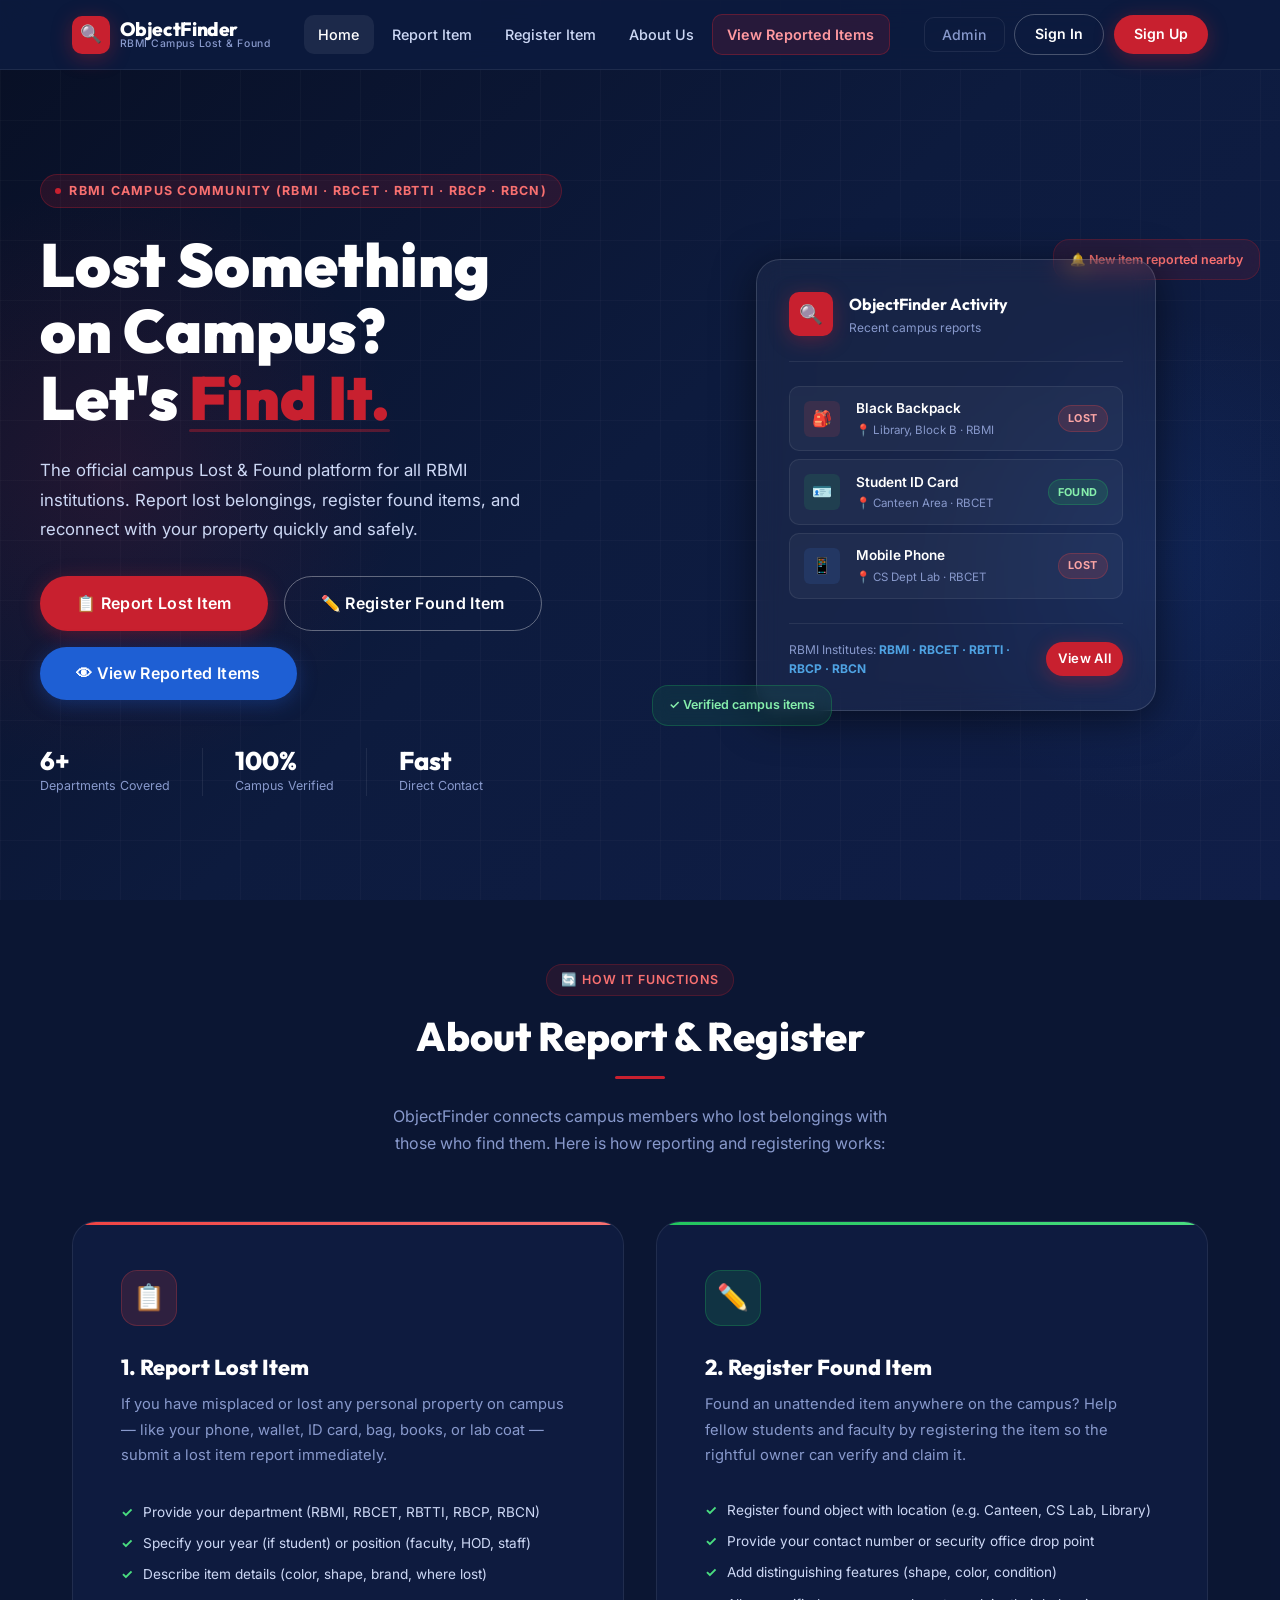
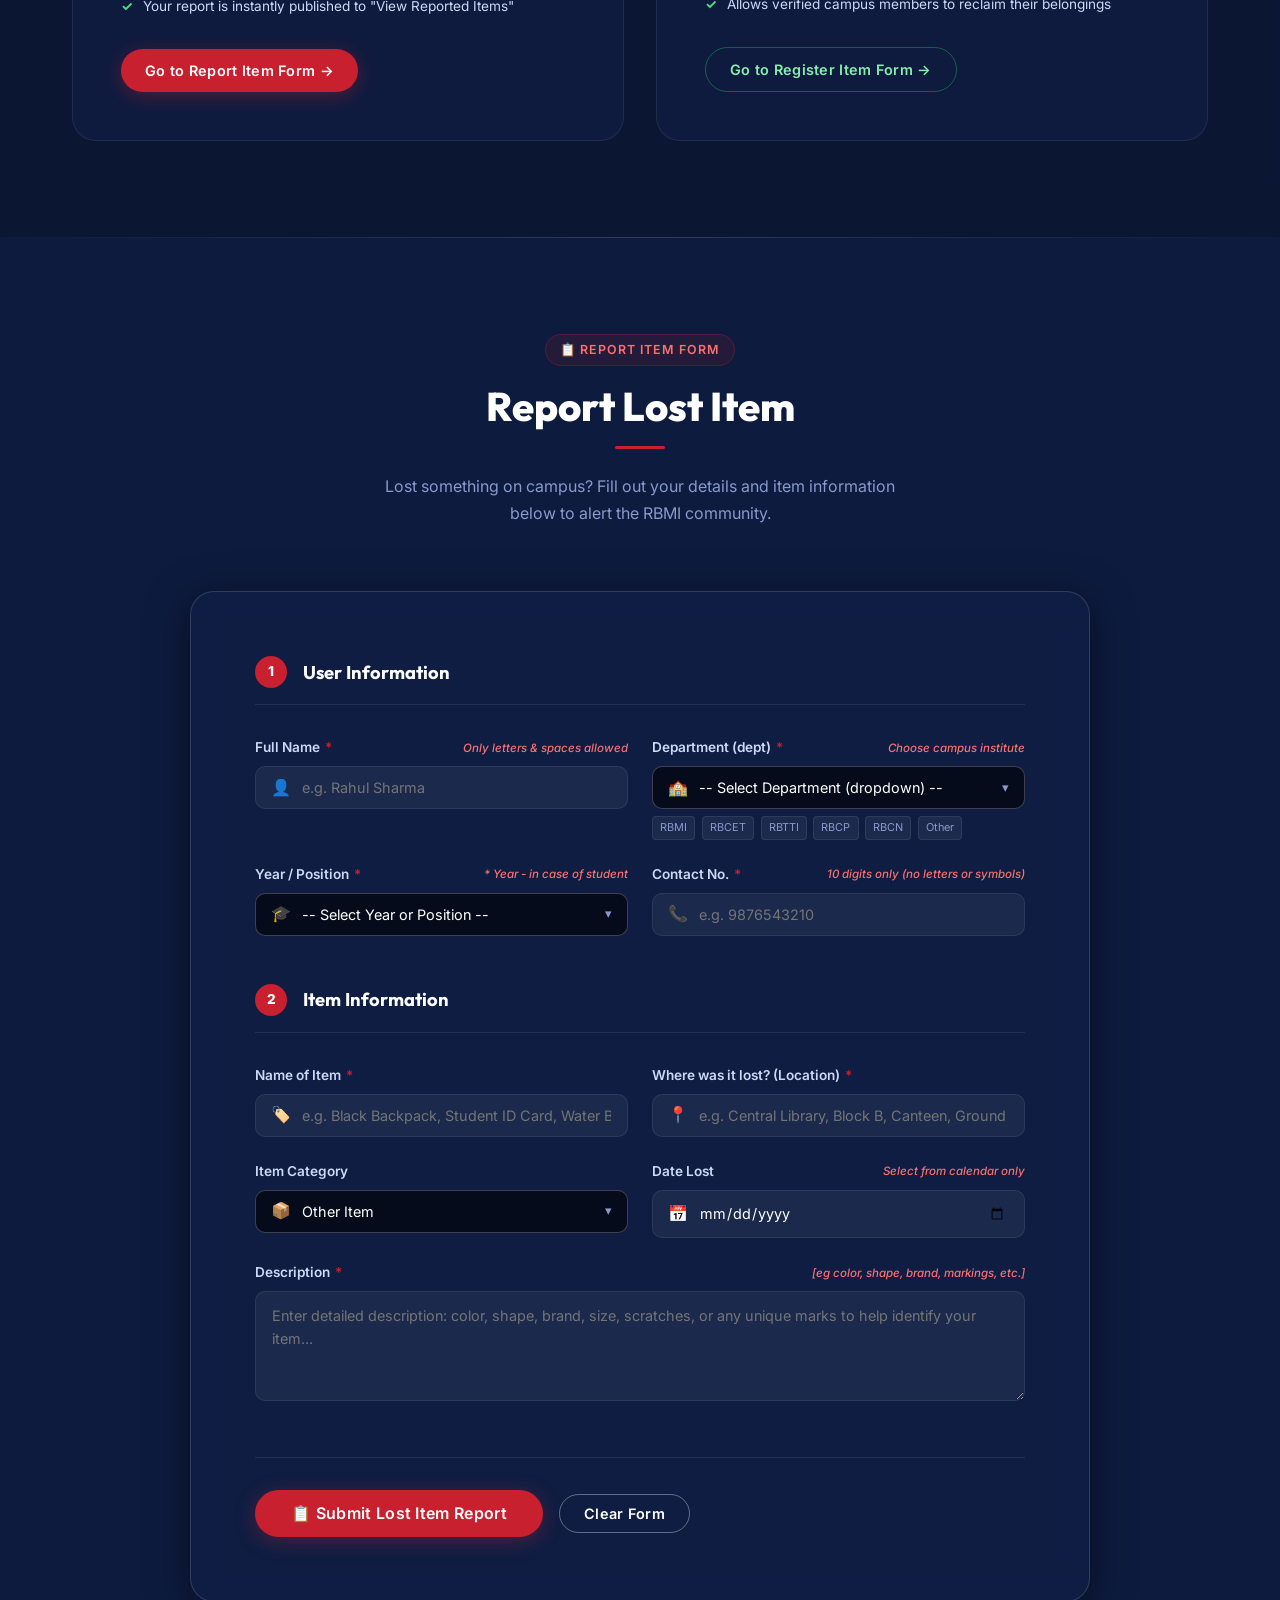
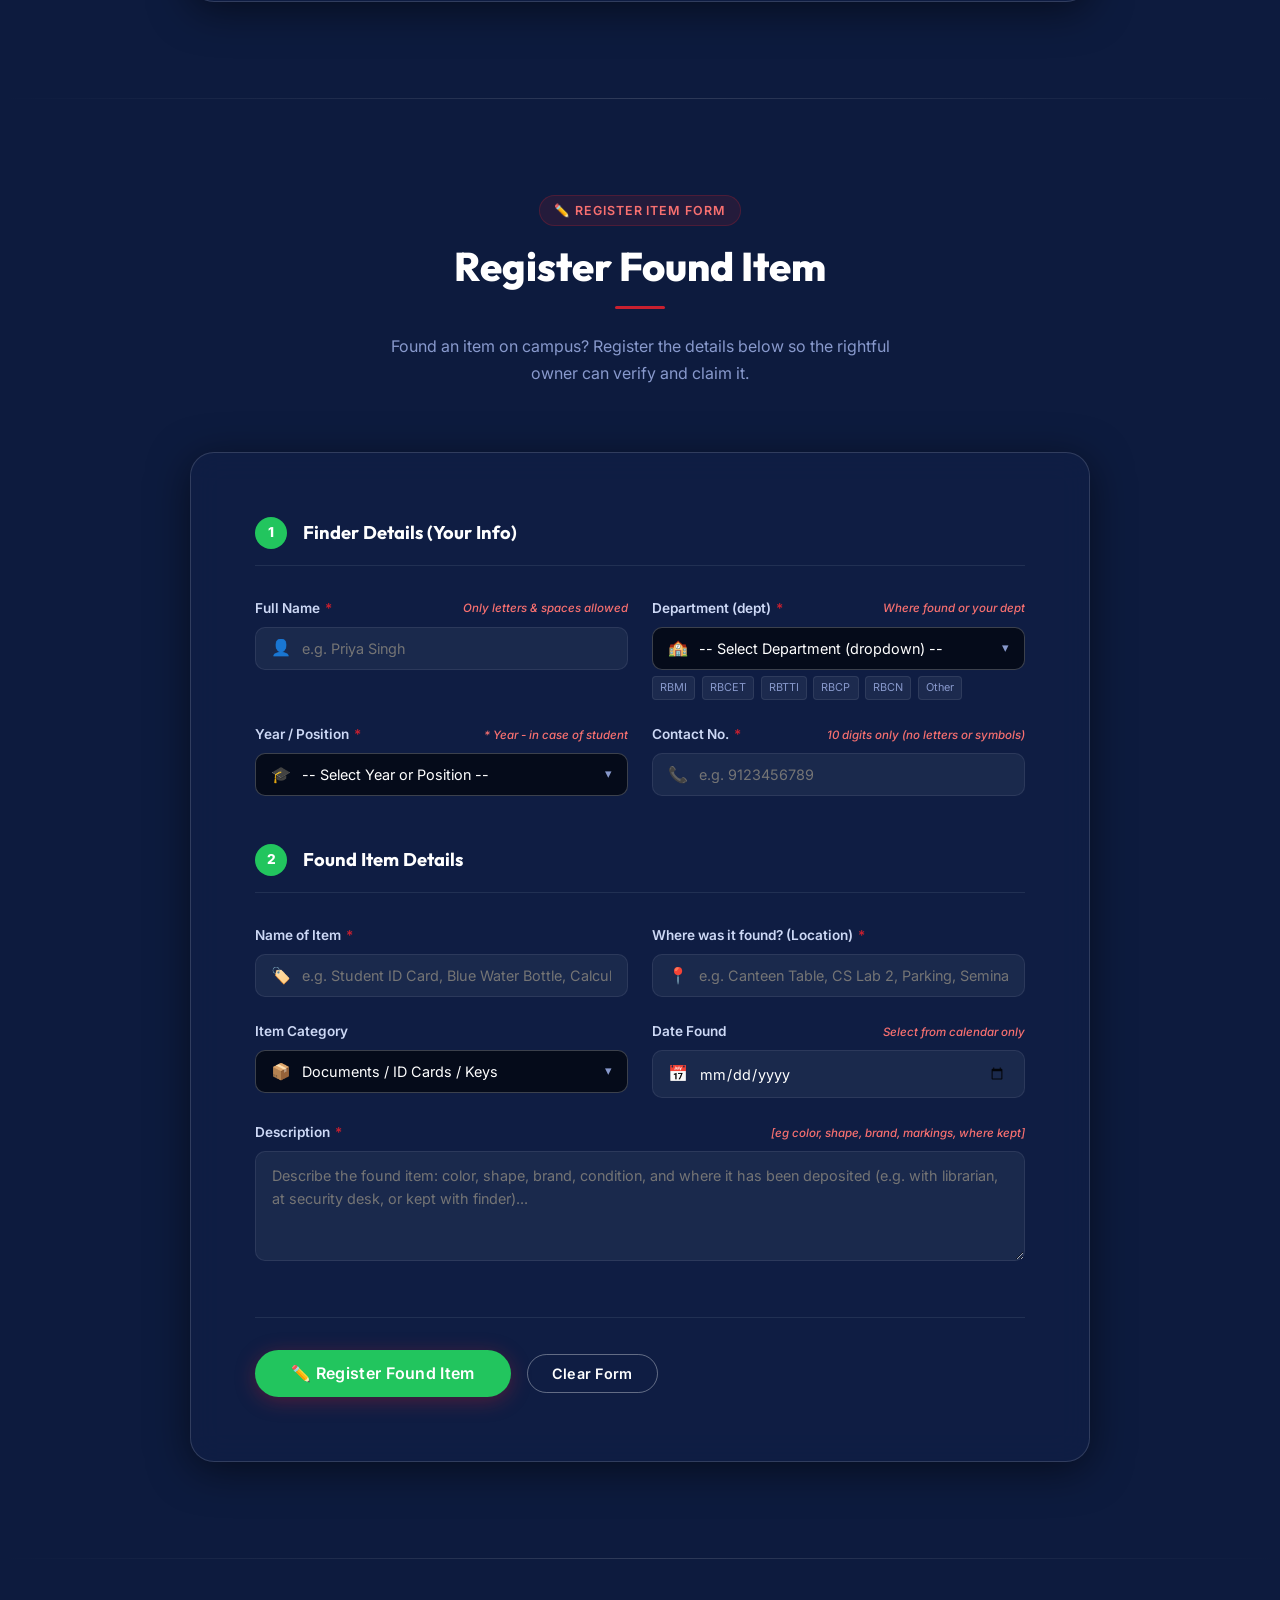
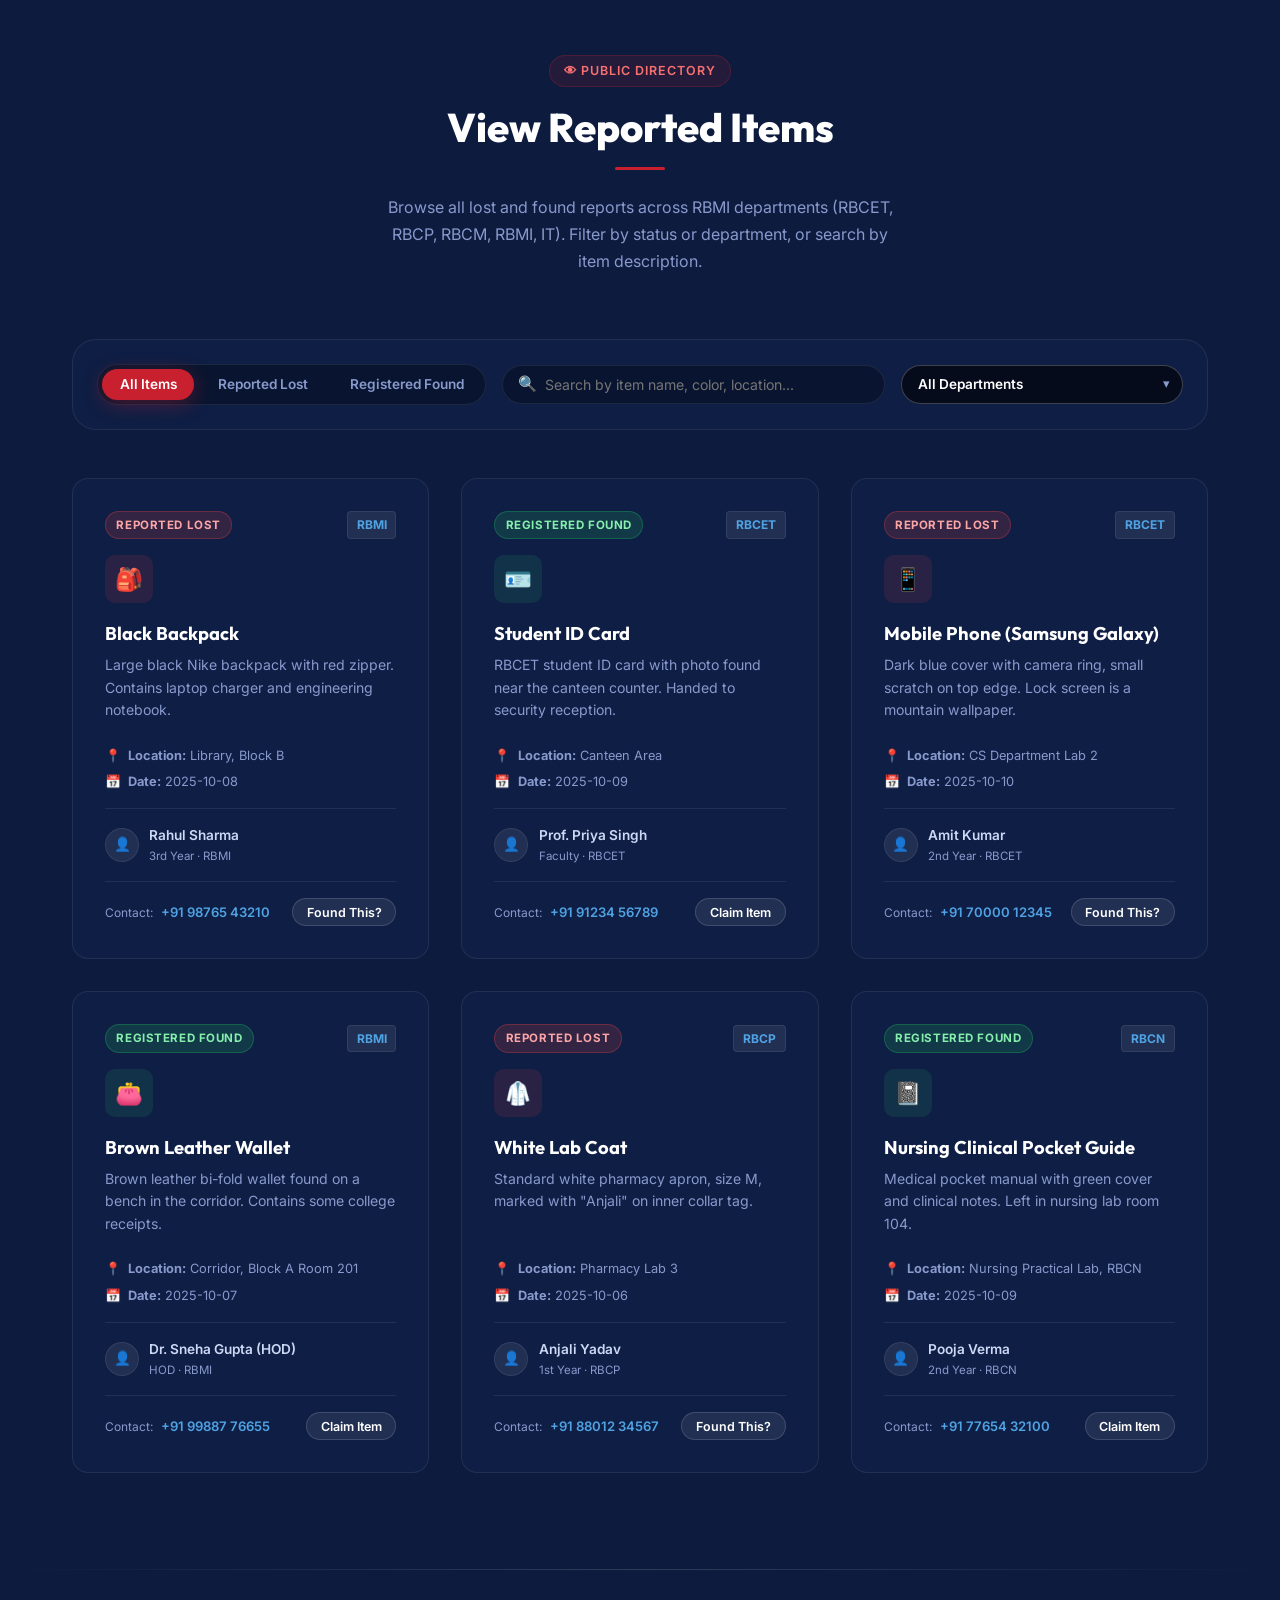
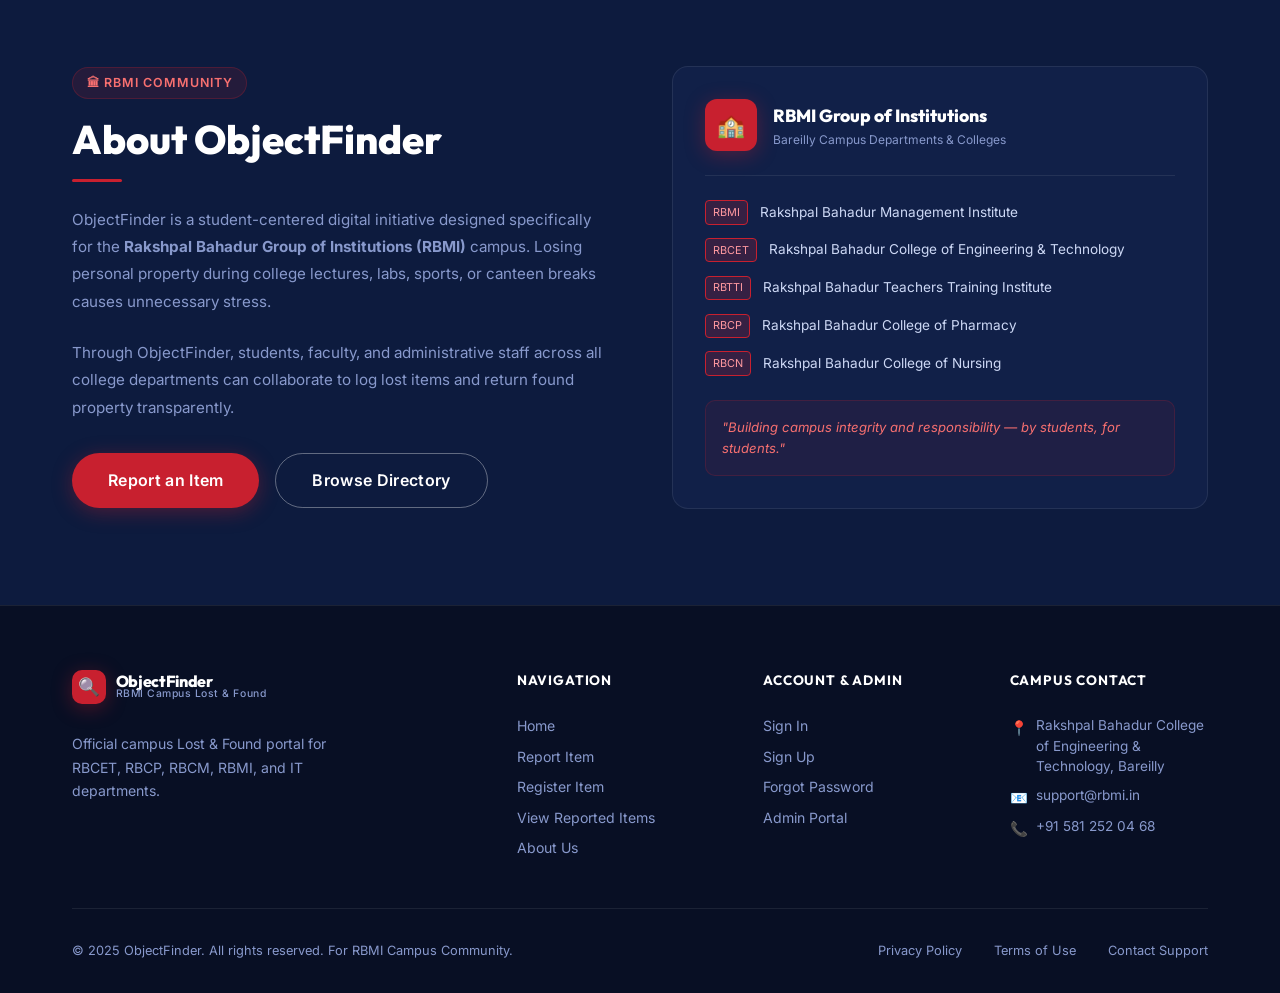
==== ObjectFinder_Member1/index.html @ cd64a3ab "first commit" ====
<!DOCTYPE html>
<html lang="en">
<head>
  <meta charset="UTF-8" />
  <meta name="viewport" content="width=device-width, initial-scale=1.0" />
  <meta name="description" content="ObjectFinder — Official Lost &amp; Found portal for RBMI campus community (RBCET, RBCP, RBCM, RBMI, IT). Report lost items, register found belongings, and view reported items." />
  <title>ObjectFinder — RBMI Campus Lost &amp; Found</title>
  <link rel="preconnect" href="https://fonts.googleapis.com" />
  <link rel="preconnect" href="https://fonts.gstatic.com" crossorigin />
  <link rel="stylesheet" href="assets/css/style.css" />
  <link rel="stylesheet" href="assets/css/finder.css" />
</head>
<body>

<!-- ═══════════════════════════════════════════
     NAVIGATION (As per Page 2 sketch: if (user))
     Logo | Home | Report item | Register item | About us | View Reported items
════════════════════════════════════════════ -->
<nav class="navbar" id="navbar" role="navigation" aria-label="Main navigation">
  <div class="container nav-inner">
    <!-- Logo -->
    <a href="index.html" class="nav-logo" aria-label="ObjectFinder – Home">
      <div class="nav-logo-icon" aria-hidden="true">🔍</div>
      <div class="nav-logo-text">
        <span class="nav-logo-name">ObjectFinder</span>
        <span class="nav-logo-tagline">RBMI Campus Lost &amp; Found</span>
      </div>
    </a>

    <!-- Desktop links (Exact tabs as per sketch) -->
    <div class="nav-links" role="menubar">
      <a href="#home" class="nav-link active" role="menuitem">Home</a>
      <a href="#report-item" class="nav-link" role="menuitem">Report Item</a>
      <a href="#register-item" class="nav-link" role="menuitem">Register Item</a>
      <a href="#about" class="nav-link" role="menuitem">About Us</a>
      <a href="#view-reported-items" class="nav-link nav-link-highlight" role="menuitem" title="Show all reported items in proper way">View Reported Items</a>
    </div>

    <!-- Desktop actions: Admin (from top of sketch) + Auth -->
    <div class="nav-actions">
      <button type="button" class="nav-btn-admin" id="nav-admin-btn" aria-label="Open admin database portal" title="Admin Portal (Database verification)">Admin</button>
      <a href="signin.html" class="nav-btn-signin" id="nav-signin-btn">Sign In</a>
      <a href="signup.html" class="nav-btn-signup" id="nav-signup-btn">Sign Up</a>
    </div>

    <!-- Mobile Hamburger -->
    <button class="nav-hamburger" id="nav-hamburger" aria-label="Toggle navigation menu" aria-expanded="false">
      <span></span>
      <span></span>
      <span></span>
    </button>
  </div>
</nav>

<!-- Mobile nav drawer -->
<div class="nav-mobile" id="nav-mobile" role="navigation" aria-label="Mobile navigation">
  <a href="#home" class="nav-link">Home</a>
  <a href="#report-item" class="nav-link">Report Item</a>
  <a href="#register-item" class="nav-link">Register Item</a>
  <a href="#about" class="nav-link">About Us</a>
  <a href="#view-reported-items" class="nav-link nav-link-highlight">View Reported Items</a>
  <div class="nav-mobile-divider"></div>
  <div class="nav-mobile-actions">
    <button type="button" class="btn btn-secondary" id="mobile-admin-btn" style="flex:1; border-radius:8px;">Admin</button>
    <a href="signin.html" class="btn btn-secondary" style="flex:1; border-radius:8px;">Sign In</a>
    <a href="signup.html" class="btn btn-primary" style="flex:1; border-radius:8px;">Sign Up</a>
  </div>
</div>

<!-- Toast notification container -->
<div class="toast-container" id="toast-container" aria-live="polite"></div>

<!-- ═══════════════════════════════════════════
     ADMIN DATABASE VERIFICATION MODAL
     (As per top of sketch: Admin name, Admin email, Admin code, [Enter] verify from database)
════════════════════════════════════════════ -->
<div class="admin-modal-backdrop" id="admin-modal-backdrop" role="dialog" aria-modal="true" aria-labelledby="admin-modal-title">
  <div class="admin-modal-box">
    <div class="admin-modal-header">
      <div class="admin-modal-title" id="admin-modal-title">
        <span>🔐</span> Admin Portal
      </div>
      <button type="button" class="admin-modal-close" id="admin-modal-close" aria-label="Close modal">✕</button>
    </div>

    <div class="admin-db-verify-box">
      <span>ℹ️</span>
      <div>
        <strong>Database Verification:</strong> Enter your admin credentials below. The portal verifies your name, email, and admin code against the system database.
      </div>
    </div>

    <form id="admin-login-form" novalidate>
      <div class="form-grid-full">
        <label for="admin-name" class="field-label">
          <span>Admin Name <span class="required">*</span></span>
          <span class="field-subnote">Only letters &amp; spaces allowed</span>
        </label>
        <div class="input-box">
          <span class="input-box-icon" aria-hidden="true">👤</span>
          <input type="text" id="admin-name" class="field-ctrl" placeholder="e.g. Dr. Rajesh Sharma" maxlength="60" required />
        </div>
        <span class="input-hint-msg" id="hint-admin-name"></span>
      </div>

      <div class="form-grid-full">
        <label for="admin-email" class="field-label">Admin Email <span class="required">*</span></label>
        <div class="input-box">
          <span class="input-box-icon" aria-hidden="true">✉️</span>
          <input type="email" id="admin-email" class="field-ctrl" placeholder="e.g. admin@rbmi.in" required />
        </div>
      </div>

      <div class="form-grid-full">
        <label for="admin-code" class="field-label">Admin Code <span class="required">*</span></label>
        <div class="input-box">
          <span class="input-box-icon" aria-hidden="true">🔑</span>
          <input type="password" id="admin-code" class="field-ctrl" placeholder="Enter secure admin code" required />
        </div>
      </div>

      <div class="admin-db-status" id="admin-db-status" role="status" aria-live="polite"></div>

      <div style="margin-top: var(--space-xl); display: flex; gap: var(--space-md);">
        <button type="submit" class="btn btn-primary" id="admin-submit-btn" style="flex:1;">
          Enter (Verify Database)
        </button>
        <button type="button" class="btn btn-secondary" onclick="document.getElementById('admin-modal-close').click();">
          Cancel
        </button>
      </div>
    </form>
  </div>
</div>

<main>

<!-- ═══════════════════════════════════════════
     SECTION 1: HOME
     (Hero Banner + "About report & register" as sketched)
════════════════════════════════════════════ -->
<section class="hero" id="home" aria-label="Hero">
  <div class="hero-bg" aria-hidden="true"></div>
  <div class="hero-bg-grid" aria-hidden="true"></div>
  <div class="hero-bg-glow-left" aria-hidden="true"></div>
  <div class="hero-bg-glow-right" aria-hidden="true"></div>

  <div class="container hero-content">
    <div class="hero-text">
      <div class="hero-badge" aria-label="RBMI Campus Community">
        <span class="hero-badge-dot" aria-hidden="true"></span>
        RBMI Campus Community (RBMI · RBCET · RBTTI · RBCP · RBCN)
      </div>

      <h1 class="hero-title">
        Lost Something<br>on Campus?<br>
        Let's <span class="highlight">Find It.</span>
      </h1>

      <p class="hero-desc">
        The official campus Lost &amp; Found platform for all RBMI institutions.
        Report lost belongings, register found items, and reconnect with your property quickly and safely.
      </p>

      <div class="hero-cta">
        <a href="#report-item" class="btn btn-primary btn-lg" id="hero-report-btn">
          📋 Report Lost Item
        </a>
        <a href="#register-item" class="btn btn-secondary btn-lg" id="hero-register-btn">
          ✏️ Register Found Item
        </a>
        <a href="#view-reported-items" class="btn btn-blue btn-lg">
          👁 View Reported Items
        </a>
      </div>

      <div class="hero-stats" aria-label="Platform statistics">
        <div class="hero-stat-item">
          <span class="hero-stat-number">6+</span>
          <span class="hero-stat-label">Departments Covered</span>
        </div>
        <div class="hero-stat-divider" aria-hidden="true"></div>
        <div class="hero-stat-item">
          <span class="hero-stat-number">100%</span>
          <span class="hero-stat-label">Campus Verified</span>
        </div>
        <div class="hero-stat-divider" aria-hidden="true"></div>
        <div class="hero-stat-item">
          <span class="hero-stat-number">Fast</span>
          <span class="hero-stat-label">Direct Contact</span>
        </div>
      </div>
    </div>

    <!-- Right Hero Visual Card -->
    <div class="hero-visual" aria-hidden="true">
      <div class="hero-float hero-float-1">🔔 New item reported nearby</div>

      <div class="hero-card-main">
        <div class="hero-card-header">
          <div class="hero-card-logo">🔍</div>
          <div>
            <div class="hero-card-title">ObjectFinder Activity</div>
            <div class="hero-card-sub">Recent campus reports</div>
          </div>
        </div>

        <div class="hero-card-items">
          <div class="hero-item-row">
            <div class="hero-item-icon card-icon-red" style="background:rgba(239,68,68,0.12); color:#fca5a5;">🎒</div>
            <div class="hero-item-info">
              <div class="hero-item-name">Black Backpack</div>
              <div class="hero-item-loc">📍 Library, Block B · RBMI</div>
            </div>
            <span class="hero-item-badge badge-lost">Lost</span>
          </div>

          <div class="hero-item-row">
            <div class="hero-item-icon card-icon-green" style="background:rgba(34,197,94,0.12); color:#86efac;">🪪</div>
            <div class="hero-item-info">
              <div class="hero-item-name">Student ID Card</div>
              <div class="hero-item-loc">📍 Canteen Area · RBCET</div>
            </div>
            <span class="hero-item-badge badge-found">Found</span>
          </div>

          <div class="hero-item-row">
            <div class="hero-item-icon card-icon-blue" style="background:rgba(59,130,246,0.12); color:#93c5fd;">📱</div>
            <div class="hero-item-info">
              <div class="hero-item-name">Mobile Phone</div>
              <div class="hero-item-loc">📍 CS Dept Lab · RBCET</div>
            </div>
            <span class="hero-item-badge badge-lost">Lost</span>
          </div>
        </div>

        <div class="hero-card-footer">
          <span class="hero-card-note">RBMI Institutes: <strong>RBMI · RBCET · RBTTI · RBCP · RBCN</strong></span>
          <a href="#view-reported-items" class="btn btn-primary btn-sm">View All</a>
        </div>
      </div>

      <div class="hero-float hero-float-2">✓ Verified campus items</div>
    </div>
  </div>
</section>

<!-- ═══════════════════════════════════════════
     HOME: ABOUT REPORT & REGISTER SECTION
     (Directly drawn in the sketch box: "About report & register")
════════════════════════════════════════════ -->
<section class="section" id="about-report-register" aria-labelledby="arr-title" style="padding-top: var(--space-3xl); background: rgba(8,15,36,0.4);">
  <div class="container">
    <header class="section-header">
      <div class="section-label" aria-hidden="true">🔄 How It Functions</div>
      <h2 class="section-title" id="arr-title">About Report &amp; Register</h2>
      <div class="section-underline" aria-hidden="true"></div>
      <p class="section-sub">
        ObjectFinder connects campus members who lost belongings with those who find them.
        Here is how reporting and registering works:
      </p>
    </header>

    <div class="report-register-overview">
      <!-- Card 1: About Report Item -->
      <article class="rr-card rr-card-lost">
        <div class="rr-icon rr-icon-lost" aria-hidden="true">📋</div>
        <h3 class="rr-title">1. Report Lost Item</h3>
        <p class="rr-desc">
          If you have misplaced or lost any personal property on campus — like your phone, wallet, ID card, bag, books, or lab coat — submit a lost item report immediately.
        </p>
        <div class="rr-points">
          <div class="rr-point">
            <span class="rr-point-icon">✓</span>
            <span>Provide your department (RBMI, RBCET, RBTTI, RBCP, RBCN)</span>
          </div>
          <div class="rr-point">
            <span class="rr-point-icon">✓</span>
            <span>Specify your year (if student) or position (faculty, HOD, staff)</span>
          </div>
          <div class="rr-point">
            <span class="rr-point-icon">✓</span>
            <span>Describe item details (color, shape, brand, where lost)</span>
          </div>
          <div class="rr-point">
            <span class="rr-point-icon">✓</span>
            <span>Your report is instantly published to "View Reported Items"</span>
          </div>
        </div>
        <a href="#report-item" class="btn btn-primary" style="align-self:flex-start;">
          Go to Report Item Form →
        </a>
      </article>

      <!-- Card 2: About Register Item -->
      <article class="rr-card rr-card-found">
        <div class="rr-icon rr-icon-found" aria-hidden="true">✏️</div>
        <h3 class="rr-title">2. Register Found Item</h3>
        <p class="rr-desc">
          Found an unattended item anywhere on the campus? Help fellow students and faculty by registering the item so the rightful owner can verify and claim it.
        </p>
        <div class="rr-points">
          <div class="rr-point">
            <span class="rr-point-icon">✓</span>
            <span>Register found object with location (e.g. Canteen, CS Lab, Library)</span>
          </div>
          <div class="rr-point">
            <span class="rr-point-icon">✓</span>
            <span>Provide your contact number or security office drop point</span>
          </div>
          <div class="rr-point">
            <span class="rr-point-icon">✓</span>
            <span>Add distinguishing features (shape, color, condition)</span>
          </div>
          <div class="rr-point">
            <span class="rr-point-icon">✓</span>
            <span>Allows verified campus members to reclaim their belongings</span>
          </div>
        </div>
        <a href="#register-item" class="btn btn-secondary" style="align-self:flex-start; border-color:rgba(34,197,94,0.4); color:#86efac;">
          Go to Register Item Form →
        </a>
      </article>
    </div>
  </div>
</section>

<div class="section-divider"></div>

<!-- ═══════════════════════════════════════════
     SECTION 2: REPORT ITEM
     (Exact fields as sketched:
      user info: dept [dropdown: RBCET, RBCP, RBCM, RBMI, IT, Other],
      year/position [faculty, hod, etc], contact no.
      * year - in case of student
      Item info: name of items, description [eg color, shape, etc.])
════════════════════════════════════════════ -->
<section class="section" id="report-item" aria-labelledby="report-section-title">
  <div class="container">
    <header class="section-header">
      <div class="section-label" aria-hidden="true">📋 Report Item Form</div>
      <h2 class="section-title" id="report-section-title">Report Lost Item</h2>
      <div class="section-underline" aria-hidden="true"></div>
      <p class="section-sub">
        Lost something on campus? Fill out your details and item information below to alert the RBMI community.
      </p>
    </header>

    <div class="finder-form-card">
      <form id="report-lost-form" novalidate aria-label="Report Lost Item Form">

        <!-- ── USER INFO (As specified in sketch) ── -->
        <div class="form-section-banner">
          <div class="form-section-badge">1</div>
          <h3 class="form-section-heading">User Information</h3>
        </div>

        <div class="form-grid-2">
          <!-- Full Name -->
          <div>
            <label for="r-name" class="field-label">
              <span>Full Name <span class="required">*</span></span>
              <span class="field-subnote">Only letters &amp; spaces allowed</span>
            </label>
            <div class="input-box">
              <span class="input-box-icon" aria-hidden="true">👤</span>
              <input type="text" id="r-name" class="field-ctrl" placeholder="e.g. Rahul Sharma" autocomplete="name" maxlength="50" required />
            </div>
            <span class="input-hint-msg" id="hint-r-name"></span>
          </div>

          <!-- Department dropdown — As per sketch list: RBCET, RBCP, RBCM, RBMI, IT, Other -->
          <div>
            <label for="r-dept" class="field-label">
              <span>Department (dept) <span class="required">*</span></span>
              <span class="field-subnote">Choose campus institute</span>
            </label>
            <div class="input-box">
              <span class="input-box-icon" aria-hidden="true">🏫</span>
              <select id="r-dept" class="field-ctrl" required>
                <option value="" disabled selected>-- Select Department (dropdown) --</option>
                <option value="RBMI">RBMI — Rakshpal Bahadur Management Institute</option>
                <option value="RBCET">RBCET — Rakshpal Bahadur College of Engineering &amp; Technology</option>
                <option value="RBTTI">RBTTI — Rakshpal Bahadur Teachers Training Institute</option>
                <option value="RBCP">RBCP — Rakshpal Bahadur College of Pharmacy</option>
                <option value="RBCN">RBCN — Rakshpal Bahadur College of Nursing</option>
                <option value="Other">Other Department</option>
              </select>
              <span class="select-arrow" aria-hidden="true">▾</span>
            </div>
            <div class="dept-tags-preview">
              <span class="dept-tag">RBMI</span>
              <span class="dept-tag">RBCET</span>
              <span class="dept-tag">RBTTI</span>
              <span class="dept-tag">RBCP</span>
              <span class="dept-tag">RBCN</span>
              <span class="dept-tag">Other</span>
            </div>
          </div>
        </div>

        <div class="form-grid-2">
          <!-- Year / Position (faculty, hod, etc.) + * Year - in case of student -->
          <div>
            <label for="r-position" class="field-label">
              <span>Year / Position <span class="required">*</span></span>
              <span class="field-subnote">* Year - in case of student</span>
            </label>
            <div class="input-box">
              <span class="input-box-icon" aria-hidden="true">🎓</span>
              <select id="r-position" class="field-ctrl" required>
                <option value="" disabled selected>-- Select Year or Position --</option>
                <optgroup label="Student (Select Year)">
                  <option value="1st Year">1st Year (Student)</option>
                  <option value="2nd Year">2nd Year (Student)</option>
                  <option value="3rd Year">3rd Year (Student)</option>
                  <option value="4th Year">4th Year (Student)</option>
                </optgroup>
                <optgroup label="Faculty &amp; Staff (Position)">
                  <option value="Faculty">Faculty (Professor / Lecturer)</option>
                  <option value="HOD">HOD (Head of Department)</option>
                  <option value="Lab Assistant">Lab Assistant</option>
                  <option value="Staff">Non-Teaching Staff</option>
                  <option value="Other">Other Position</option>
                </optgroup>
              </select>
              <span class="select-arrow" aria-hidden="true">▾</span>
            </div>
          </div>

          <!-- Contact No. (As in sketch) -->
          <div>
            <label for="r-contact" class="field-label">
              <span>Contact No. <span class="required">*</span></span>
              <span class="field-subnote">10 digits only (no letters or symbols)</span>
            </label>
            <div class="input-box">
              <span class="input-box-icon" aria-hidden="true">📞</span>
              <input type="tel" id="r-contact" class="field-ctrl" placeholder="e.g. 9876543210" autocomplete="tel" inputmode="numeric" maxlength="10" required />
            </div>
            <span class="input-hint-msg" id="hint-r-contact"></span>
          </div>
        </div>

        <!-- ── ITEM INFO (As specified in sketch) ── -->
        <div class="form-section-banner" style="margin-top: var(--space-2xl);">
          <div class="form-section-badge">2</div>
          <h3 class="form-section-heading">Item Information</h3>
        </div>

        <div class="form-grid-2">
          <!-- Name of items -->
          <div>
            <label for="r-item-name" class="field-label">
              <span>Name of Item <span class="required">*</span></span>
            </label>
            <div class="input-box">
              <span class="input-box-icon" aria-hidden="true">🏷️</span>
              <input type="text" id="r-item-name" class="field-ctrl" placeholder="e.g. Black Backpack, Student ID Card, Water Bottle" required />
            </div>
          </div>

          <!-- Where was it lost / Location -->
          <div>
            <label for="r-location" class="field-label">
              <span>Where was it lost? (Location) <span class="required">*</span></span>
            </label>
            <div class="input-box">
              <span class="input-box-icon" aria-hidden="true">📍</span>
              <input type="text" id="r-location" class="field-ctrl" placeholder="e.g. Central Library, Block B, Canteen, Ground" required />
            </div>
          </div>
        </div>

        <div class="form-grid-2">
          <!-- Category -->
          <div>
            <label for="r-category" class="field-label">
              <span>Item Category</span>
            </label>
            <div class="input-box">
              <span class="input-box-icon" aria-hidden="true">📦</span>
              <select id="r-category" class="field-ctrl">
                <option value="Electronics">Electronics (Mobile, Laptop, Earphones)</option>
                <option value="Documents">Documents / ID Cards / Admit Card</option>
                <option value="Clothing / Bags">Bags / Backpacks / Clothing / Apron</option>
                <option value="Accessories">Accessories (Wallet, Watch, Keys)</option>
                <option value="Stationery">Books / Notebooks / Notes</option>
                <option value="Other" selected>Other Item</option>
              </select>
              <span class="select-arrow" aria-hidden="true">▾</span>
            </div>
          </div>

          <!-- Date Lost -->
          <div>
            <label for="r-date" class="field-label">
              <span>Date Lost</span>
              <span class="field-subnote">Select from calendar only</span>
            </label>
            <div class="input-box">
              <span class="input-box-icon" aria-hidden="true">📅</span>
              <input type="date" id="r-date" class="field-ctrl date-picker-input" onkeydown="return false;" autocomplete="off" />
            </div>
          </div>
        </div>

        <!-- Description - [eg color, shape, etc.] (Exact note from sketch) -->
        <div class="form-grid-full">
          <label for="r-item-desc" class="field-label">
            <span>Description <span class="required">*</span></span>
            <span class="field-subnote">[eg color, shape, brand, markings, etc.]</span>
          </label>
          <textarea id="r-item-desc" class="field-ctrl" placeholder="Enter detailed description: color, shape, brand, size, scratches, or any unique marks to help identify your item..." required></textarea>
        </div>

        <div class="form-actions-bar">
          <button type="submit" class="btn btn-primary btn-lg" id="submit-report-btn">
            📋 Submit Lost Item Report
          </button>
          <button type="reset" class="btn btn-secondary">
            Clear Form
          </button>
        </div>
      </form>
    </div>
  </div>
</section>

<div class="section-divider"></div>

<!-- ═══════════════════════════════════════════
     SECTION 3: REGISTER ITEM
     (For Found Items: Register item with dept, position, contact, item name, description)
════════════════════════════════════════════ -->
<section class="section" id="register-item" aria-labelledby="register-section-title">
  <div class="container">
    <header class="section-header">
      <div class="section-label" aria-hidden="true">✏️ Register Item Form</div>
      <h2 class="section-title" id="register-section-title">Register Found Item</h2>
      <div class="section-underline" aria-hidden="true"></div>
      <p class="section-sub">
        Found an item on campus? Register the details below so the rightful owner can verify and claim it.
      </p>
    </header>

    <div class="finder-form-card">
      <form id="register-found-form" novalidate aria-label="Register Found Item Form">

        <!-- ── USER INFO (Finder) ── -->
        <div class="form-section-banner">
          <div class="form-section-badge badge-green">1</div>
          <h3 class="form-section-heading">Finder Details (Your Info)</h3>
        </div>

        <div class="form-grid-2">
          <!-- Full Name -->
          <div>
            <label for="reg-name" class="field-label">
              <span>Full Name <span class="required">*</span></span>
              <span class="field-subnote">Only letters &amp; spaces allowed</span>
            </label>
            <div class="input-box">
              <span class="input-box-icon" aria-hidden="true">👤</span>
              <input type="text" id="reg-name" class="field-ctrl" placeholder="e.g. Priya Singh" autocomplete="name" maxlength="50" required />
            </div>
            <span class="input-hint-msg" id="hint-reg-name"></span>
          </div>

          <!-- Department dropdown — RBCET, RBCP, RBCM, RBMI, IT, Other -->
          <div>
            <label for="reg-dept" class="field-label">
              <span>Department (dept) <span class="required">*</span></span>
              <span class="field-subnote">Where found or your dept</span>
            </label>
            <div class="input-box">
              <span class="input-box-icon" aria-hidden="true">🏫</span>
              <select id="reg-dept" class="field-ctrl" required>
                <option value="" disabled selected>-- Select Department (dropdown) --</option>
                <option value="RBMI">RBMI — Rakshpal Bahadur Management Institute</option>
                <option value="RBCET">RBCET — Rakshpal Bahadur College of Engineering &amp; Technology</option>
                <option value="RBTTI">RBTTI — Rakshpal Bahadur Teachers Training Institute</option>
                <option value="RBCP">RBCP — Rakshpal Bahadur College of Pharmacy</option>
                <option value="RBCN">RBCN — Rakshpal Bahadur College of Nursing</option>
                <option value="Other">Other Department</option>
              </select>
              <span class="select-arrow" aria-hidden="true">▾</span>
            </div>
            <div class="dept-tags-preview">
              <span class="dept-tag">RBMI</span>
              <span class="dept-tag">RBCET</span>
              <span class="dept-tag">RBTTI</span>
              <span class="dept-tag">RBCP</span>
              <span class="dept-tag">RBCN</span>
              <span class="dept-tag">Other</span>
            </div>
          </div>
        </div>

        <div class="form-grid-2">
          <!-- Year / Position (faculty, hod, etc.) + * Year - in case of student -->
          <div>
            <label for="reg-position" class="field-label">
              <span>Year / Position <span class="required">*</span></span>
              <span class="field-subnote">* Year - in case of student</span>
            </label>
            <div class="input-box">
              <span class="input-box-icon" aria-hidden="true">🎓</span>
              <select id="reg-position" class="field-ctrl" required>
                <option value="" disabled selected>-- Select Year or Position --</option>
                <optgroup label="Student (Select Year)">
                  <option value="1st Year">1st Year (Student)</option>
                  <option value="2nd Year">2nd Year (Student)</option>
                  <option value="3rd Year">3rd Year (Student)</option>
                  <option value="4th Year">4th Year (Student)</option>
                </optgroup>
                <optgroup label="Faculty &amp; Staff (Position)">
                  <option value="Faculty">Faculty (Professor / Lecturer)</option>
                  <option value="HOD">HOD (Head of Department)</option>
                  <option value="Lab Assistant">Lab Assistant</option>
                  <option value="Staff">Non-Teaching Staff</option>
                  <option value="Other">Other Position</option>
                </optgroup>
              </select>
              <span class="select-arrow" aria-hidden="true">▾</span>
            </div>
          </div>

          <!-- Contact No. -->
          <div>
            <label for="reg-contact" class="field-label">
              <span>Contact No. <span class="required">*</span></span>
              <span class="field-subnote">10 digits only (no letters or symbols)</span>
            </label>
            <div class="input-box">
              <span class="input-box-icon" aria-hidden="true">📞</span>
              <input type="tel" id="reg-contact" class="field-ctrl" placeholder="e.g. 9123456789" autocomplete="tel" inputmode="numeric" maxlength="10" required />
            </div>
            <span class="input-hint-msg" id="hint-reg-contact"></span>
          </div>
        </div>

        <!-- ── ITEM INFO ── -->
        <div class="form-section-banner" style="margin-top: var(--space-2xl);">
          <div class="form-section-badge badge-green">2</div>
          <h3 class="form-section-heading">Found Item Details</h3>
        </div>

        <div class="form-grid-2">
          <!-- Name of items -->
          <div>
            <label for="reg-item-name" class="field-label">
              <span>Name of Item <span class="required">*</span></span>
            </label>
            <div class="input-box">
              <span class="input-box-icon" aria-hidden="true">🏷️</span>
              <input type="text" id="reg-item-name" class="field-ctrl" placeholder="e.g. Student ID Card, Blue Water Bottle, Calculator" required />
            </div>
          </div>

          <!-- Where was it found / Location -->
          <div>
            <label for="reg-location" class="field-label">
              <span>Where was it found? (Location) <span class="required">*</span></span>
            </label>
            <div class="input-box">
              <span class="input-box-icon" aria-hidden="true">📍</span>
              <input type="text" id="reg-location" class="field-ctrl" placeholder="e.g. Canteen Table, CS Lab 2, Parking, Seminar Room" required />
            </div>
          </div>
        </div>

        <div class="form-grid-2">
          <!-- Category -->
          <div>
            <label for="reg-category" class="field-label">
              <span>Item Category</span>
            </label>
            <div class="input-box">
              <span class="input-box-icon" aria-hidden="true">📦</span>
              <select id="reg-category" class="field-ctrl">
                <option value="Electronics">Electronics (Mobile, Laptop, Charger)</option>
                <option value="Documents" selected>Documents / ID Cards / Keys</option>
                <option value="Clothing / Bags">Bags / Backpacks / Clothing / Apron</option>
                <option value="Accessories">Accessories (Wallet, Watch, Glasses)</option>
                <option value="Stationery">Books / Notebooks / Notes</option>
                <option value="Other">Other Item</option>
              </select>
              <span class="select-arrow" aria-hidden="true">▾</span>
            </div>
          </div>

          <!-- Date Found -->
          <div>
            <label for="reg-date" class="field-label">
              <span>Date Found</span>
              <span class="field-subnote">Select from calendar only</span>
            </label>
            <div class="input-box">
              <span class="input-box-icon" aria-hidden="true">📅</span>
              <input type="date" id="reg-date" class="field-ctrl date-picker-input" onkeydown="return false;" autocomplete="off" />
            </div>
          </div>
        </div>

        <!-- Description - [eg color, shape, etc.] -->
        <div class="form-grid-full">
          <label for="reg-item-desc" class="field-label">
            <span>Description <span class="required">*</span></span>
            <span class="field-subnote">[eg color, shape, brand, markings, where kept]</span>
          </label>
          <textarea id="reg-item-desc" class="field-ctrl" placeholder="Describe the found item: color, shape, brand, condition, and where it has been deposited (e.g. with librarian, at security desk, or kept with finder)..." required></textarea>
        </div>

        <div class="form-actions-bar">
          <button type="submit" class="btn btn-primary btn-lg" id="submit-register-btn" style="background:#22c55e; border-color:#22c55e;">
            ✏️ Register Found Item
          </button>
          <button type="reset" class="btn btn-secondary">
            Clear Form
          </button>
        </div>
      </form>
    </div>
  </div>
</section>

<div class="section-divider"></div>

<!-- ═══════════════════════════════════════════
     SECTION 4: VIEW REPORTED ITEMS
     (As sketched: "show all reported items in proper way")
════════════════════════════════════════════ -->
<section class="section" id="view-reported-items" aria-labelledby="view-section-title">
  <div class="container">
    <header class="section-header">
      <div class="section-label" aria-hidden="true">👁 Public Directory</div>
      <h2 class="section-title" id="view-section-title">View Reported Items</h2>
      <div class="section-underline" aria-hidden="true"></div>
      <p class="section-sub">
        Browse all lost and found reports across RBMI departments (RBCET, RBCP, RBCM, RBMI, IT).
        Filter by status or department, or search by item description.
      </p>
    </header>

    <!-- Filter & Search Bar -->
    <div class="view-items-controls" role="search" aria-label="Filter and search reported items">
      <!-- Status Pills -->
      <div class="filter-pills" role="tablist" aria-label="Item status filter">
        <button type="button" class="filter-pill active" data-filter="all" role="tab" aria-selected="true">
          All Items
        </button>
        <button type="button" class="filter-pill" data-filter="lost" role="tab" aria-selected="false">
          Reported Lost
        </button>
        <button type="button" class="filter-pill pill-found" data-filter="found" role="tab" aria-selected="false">
          Registered Found
        </button>
      </div>

      <!-- Live Search Box -->
      <div class="search-box-wrap">
        <span class="search-icon" aria-hidden="true">🔍</span>
        <input type="search" id="items-search-input" class="search-input" placeholder="Search by item name, color, location..." aria-label="Search items" />
      </div>

      <!-- Department Filter Dropdown (RBCET, RBCP, RBCM, RBMI, IT, Other) -->
      <div class="dept-filter-select-wrap">
        <select id="items-dept-filter" class="dept-filter-select" aria-label="Filter by department">
          <option value="all">All Departments</option>
          <option value="RBMI">RBMI (Management Institute)</option>
          <option value="RBCET">RBCET (Engineering &amp; Technology)</option>
          <option value="RBTTI">RBTTI (Teachers Training)</option>
          <option value="RBCP">RBCP (Pharmacy)</option>
          <option value="RBCN">RBCN (Nursing)</option>
          <option value="Other">Other</option>
        </select>
        <span class="select-arrow" aria-hidden="true" style="right: 0.8rem;">▾</span>
      </div>
    </div>

    <!-- Items Grid (Cards rendered properly as per sketch) -->
    <div class="reported-items-grid" id="reported-items-grid" aria-live="polite">
      <!-- Dynamically rendered by assets/js/finder.js -->
    </div>

    <!-- Empty State -->
    <div class="empty-items-state" id="empty-items-state" style="display:none;">
      <div class="empty-state-icon" aria-hidden="true">🔍</div>
      <h3 style="font-family:var(--font-heading); color:var(--clr-white); font-size:1.2rem; margin-bottom:0.5rem;">No Reported Items Found</h3>
      <p style="color:var(--clr-muted); font-size:0.9rem;">No items match your active filter or search term. Try resetting your search or department filter.</p>
    </div>
  </div>
</section>

<div class="section-divider"></div>

<!-- ═══════════════════════════════════════════
     SECTION 5: ABOUT US
     (Details about ObjectFinder & RBMI Campus)
════════════════════════════════════════════ -->
<section class="section" id="about" aria-labelledby="about-title">
  <div class="container">
    <div style="display:grid; grid-template-columns:1fr 1fr; gap:4rem; align-items:center;">
      <!-- Text -->
      <div>
        <div class="section-label" style="margin-bottom:1rem;" aria-hidden="true">🏛 RBMI Community</div>
        <h2 class="section-title" id="about-title" style="text-align:left; margin-bottom:1rem;">
          About ObjectFinder
        </h2>
        <div style="width:50px; height:3px; background:var(--clr-red); border-radius:99px; margin-bottom:1.5rem;"></div>
        <p style="color:var(--clr-muted); font-size:0.95rem; line-height:1.8; margin-bottom:1.5rem;">
          ObjectFinder is a student-centered digital initiative designed specifically for the <strong>Rakshpal Bahadur Group of Institutions (RBMI)</strong> campus.
          Losing personal property during college lectures, labs, sports, or canteen breaks causes unnecessary stress.
        </p>
        <p style="color:var(--clr-muted); font-size:0.95rem; line-height:1.8; margin-bottom:2rem;">
          Through ObjectFinder, students, faculty, and administrative staff across all college departments can collaborate to log lost items and return found property transparently.
        </p>
        <div style="display:flex; gap:1rem; flex-wrap:wrap;">
          <a href="#report-item" class="btn btn-primary btn-lg">
            Report an Item
          </a>
          <a href="#view-reported-items" class="btn btn-secondary btn-lg">
            Browse Directory
          </a>
        </div>
      </div>

      <!-- Campus Departments List Card -->
      <div>
        <div class="card" style="background:var(--clr-navy-mid);">
          <div style="display:flex; align-items:center; gap:1rem; margin-bottom:1.5rem; padding-bottom:1.5rem; border-bottom:1px solid var(--clr-border);">
            <div style="width:52px; height:52px; background:var(--clr-red); border-radius:12px; display:flex; align-items:center; justify-content:center; font-size:1.4rem; flex-shrink:0; box-shadow:var(--shadow-red);">🏫</div>
            <div>
              <div style="font-family:var(--font-heading); font-weight:800; font-size:1.1rem; color:var(--clr-white);">RBMI Group of Institutions</div>
              <div style="font-size:0.75rem; color:var(--clr-muted);">Bareilly Campus Departments &amp; Colleges</div>
            </div>
          </div>

          <div style="display:flex; flex-direction:column; gap:0.85rem;">
            <div style="display:flex; align-items:center; gap:0.75rem;">
              <span class="dept-tag active">RBMI</span>
              <span style="font-size:0.85rem; color:var(--clr-text);">Rakshpal Bahadur Management Institute</span>
            </div>
            <div style="display:flex; align-items:center; gap:0.75rem;">
              <span class="dept-tag active">RBCET</span>
              <span style="font-size:0.85rem; color:var(--clr-text);">Rakshpal Bahadur College of Engineering &amp; Technology</span>
            </div>
            <div style="display:flex; align-items:center; gap:0.75rem;">
              <span class="dept-tag active">RBTTI</span>
              <span style="font-size:0.85rem; color:var(--clr-text);">Rakshpal Bahadur Teachers Training Institute</span>
            </div>
            <div style="display:flex; align-items:center; gap:0.75rem;">
              <span class="dept-tag active">RBCP</span>
              <span style="font-size:0.85rem; color:var(--clr-text);">Rakshpal Bahadur College of Pharmacy</span>
            </div>
            <div style="display:flex; align-items:center; gap:0.75rem;">
              <span class="dept-tag active">RBCN</span>
              <span style="font-size:0.85rem; color:var(--clr-text);">Rakshpal Bahadur College of Nursing</span>
            </div>
          </div>

          <div style="margin-top:1.5rem; padding:1rem; background:rgba(200,32,47,0.08); border:1px solid rgba(200,32,47,0.2); border-radius:10px;">
            <p style="font-size:0.82rem; color:#f87070; font-style:italic; line-height:1.6; margin:0;">
              "Building campus integrity and responsibility — by students, for students."
            </p>
          </div>
        </div>
      </div>
    </div>
  </div>
</section>

</main>

<!-- ═══════════════════════════════════════════
     FOOTER
════════════════════════════════════════════ -->
<footer class="footer" aria-label="Site footer">
  <div class="container">
    <div class="footer-grid">
      <!-- Brand -->
      <div>
        <a href="index.html" class="nav-logo" style="margin-bottom:0.75rem; display:inline-flex;">
          <div class="nav-logo-icon" aria-hidden="true" style="width:34px; height:34px;">🔍</div>
          <div class="nav-logo-text">
            <span class="nav-logo-name" style="font-size:1rem;">ObjectFinder</span>
            <span class="nav-logo-tagline">RBMI Campus Lost &amp; Found</span>
          </div>
        </a>
        <p class="footer-brand-tagline">
          Official campus Lost &amp; Found portal for RBCET, RBCP, RBCM, RBMI, and IT departments.
        </p>
      </div>

      <!-- Quick Links (matching sketch tabs) -->
      <div>
        <h3 class="footer-col-title">Navigation</h3>
        <nav class="footer-links" aria-label="Footer navigation">
          <a href="#home" class="footer-link">Home</a>
          <a href="#report-item" class="footer-link">Report Item</a>
          <a href="#register-item" class="footer-link">Register Item</a>
          <a href="#view-reported-items" class="footer-link">View Reported Items</a>
          <a href="#about" class="footer-link">About Us</a>
        </nav>
      </div>

      <!-- Account & Admin -->
      <div>
        <h3 class="footer-col-title">Account &amp; Admin</h3>
        <nav class="footer-links" aria-label="Account links">
          <a href="signin.html" class="footer-link">Sign In</a>
          <a href="signup.html" class="footer-link">Sign Up</a>
          <a href="forgot-password.html" class="footer-link">Forgot Password</a>
          <a href="#" class="footer-link" onclick="document.getElementById('nav-admin-btn').click(); return false;">Admin Portal</a>
        </nav>
      </div>

      <!-- Contact -->
      <div>
        <h3 class="footer-col-title">Campus Contact</h3>
        <address style="font-style:normal;">
          <div class="footer-contact-item">
            <span class="footer-contact-icon" aria-hidden="true">📍</span>
            <span>Rakshpal Bahadur College of Engineering &amp; Technology, Bareilly</span>
          </div>
          <div class="footer-contact-item">
            <span class="footer-contact-icon" aria-hidden="true">📧</span>
            <span>support@rbmi.in</span>
          </div>
          <div class="footer-contact-item">
            <span class="footer-contact-icon" aria-hidden="true">📞</span>
            <span>+91 581 252 04 68</span>
          </div>
        </address>
      </div>
    </div>

    <div class="footer-bottom">
      <p class="footer-copy">© 2025 ObjectFinder. All rights reserved. For RBMI Campus Community.</p>
      <nav class="footer-legal" aria-label="Legal links">
        <a href="#">Privacy Policy</a>
        <a href="#">Terms of Use</a>
        <a href="#">Contact Support</a>
      </nav>
    </div>
  </div>
</footer>

<script src="assets/js/main.js"></script>
<script src="assets/js/finder.js"></script>

<script>
  // Mobile admin button triggers modal
  document.getElementById('mobile-admin-btn')?.addEventListener('click', () => {
    document.getElementById('nav-admin-btn')?.click();
  });
</script>

</body>
</html>
---- ObjectFinder_Member1/assets/css/style.css ----
/* ============================================================
   ObjectFinder — Main Stylesheet
   Design System, Tokens, and Shared Components
   ============================================================ */

/* ── Google Fonts ── */
@import url('https://fonts.googleapis.com/css2?family=Inter:wght@300;400;500;600;700;800;900&family=Outfit:wght@400;500;600;700;800;900&display=swap');

/* ── CSS Variables / Design Tokens ── */
:root {
  /* Colours */
  --clr-navy: #0d1b3e;
  --clr-navy-mid: #112048;
  --clr-navy-light: #1a2f5e;
  --clr-navy-card: #0f1e45;
  --clr-red: #c8202f;
  --clr-red-hover: #e02535;
  --clr-red-dark: #a31825;
  --clr-blue: #1e5fd4;
  --clr-blue-light: #3b82f6;
  --clr-accent: #4fa3e3;
  --clr-white: #ffffff;
  --clr-off-white: #f0f4ff;
  --clr-text: #cdd8f5;
  --clr-muted: #8899cc;
  --clr-border: rgba(255, 255, 255, 0.08);
  --clr-border-mid: rgba(255, 255, 255, 0.14);
  --clr-overlay: rgba(13, 27, 62, 0.85);
  --clr-success: #22c55e;
  --clr-warning: #f59e0b;
  --clr-error: #ef4444;

  /* Typography */
  --font-heading: 'Outfit', sans-serif;
  --font-body: 'Inter', sans-serif;

  /* Spacing */
  --space-xs: 0.25rem;
  --space-sm: 0.5rem;
  --space-md: 1rem;
  --space-lg: 1.5rem;
  --space-xl: 2rem;
  --space-2xl: 3rem;
  --space-3xl: 4rem;
  --space-4xl: 6rem;

  /* Radius */
  --radius-sm: 6px;
  --radius-md: 10px;
  --radius-lg: 16px;
  --radius-xl: 24px;
  --radius-full: 9999px;

  /* Shadows */
  --shadow-sm: 0 2px 8px rgba(0, 0, 0, 0.3);
  --shadow-md: 0 4px 24px rgba(0, 0, 0, 0.4);
  --shadow-lg: 0 8px 40px rgba(0, 0, 0, 0.5);
  --shadow-red: 0 4px 20px rgba(200, 32, 47, 0.35);
  --shadow-blue: 0 4px 20px rgba(30, 95, 212, 0.35);

  /* Transitions */
  --transition-fast: 0.15s ease;
  --transition-normal: 0.25s ease;
  --transition-slow: 0.4s ease;

  /* Layout */
  --container-max: 1200px;
  --nav-height: 70px;
}

/* ── Reset ── */
*,
*::before,
*::after {
  box-sizing: border-box;
  margin: 0;
  padding: 0;
}

html {
  scroll-behavior: smooth;
  font-size: 16px;
}

body {
  font-family: var(--font-body);
  background-color: var(--clr-navy);
  color: var(--clr-text);
  line-height: 1.6;
  min-height: 100vh;
  overflow-x: hidden;
}

img {
  max-width: 100%;
  display: block;
}

a {
  color: inherit;
  text-decoration: none;
}

ul,
ol {
  list-style: none;
}

button {
  cursor: pointer;
  border: none;
  background: none;
  font-family: inherit;
}

input,
textarea,
select {
  font-family: inherit;
}

select {
  background-color: #050b1a !important;
  color: #ffffff !important;
}

select option,
select optgroup {
  background-color: #050b1a !important;
  color: #ffffff !important;
}

/* ── Scrollbar ── */
::-webkit-scrollbar {
  width: 6px;
}

::-webkit-scrollbar-track {
  background: var(--clr-navy);
}

::-webkit-scrollbar-thumb {
  background: var(--clr-navy-light);
  border-radius: var(--radius-full);
}

::-webkit-scrollbar-thumb:hover {
  background: var(--clr-red);
}

/* ── Container ── */
.container {
  width: 100%;
  max-width: var(--container-max);
  margin: 0 auto;
  padding: 0 var(--space-xl);
}

/* ── Buttons ── */
.btn {
  display: inline-flex;
  align-items: center;
  justify-content: center;
  gap: var(--space-sm);
  padding: 0.625rem 1.5rem;
  border-radius: var(--radius-full);
  font-family: var(--font-body);
  font-weight: 600;
  font-size: 0.9rem;
  letter-spacing: 0.02em;
  transition: transform var(--transition-fast), box-shadow var(--transition-fast), background-color var(--transition-fast), color var(--transition-fast);
  white-space: nowrap;
  position: relative;
  overflow: hidden;
}

.btn::after {
  content: '';
  position: absolute;
  inset: 0;
  background: rgba(255, 255, 255, 0.08);
  opacity: 0;
  transition: opacity var(--transition-fast);
}

.btn:hover::after {
  opacity: 1;
}

.btn:active {
  transform: scale(0.97);
}

.btn-primary {
  background: var(--clr-red);
  color: var(--clr-white);
  box-shadow: var(--shadow-red);
}

.btn-primary:hover {
  background: var(--clr-red-hover);
  box-shadow: 0 6px 28px rgba(200, 32, 47, 0.5);
  transform: translateY(-1px);
}

.btn-secondary {
  background: transparent;
  color: var(--clr-white);
  border: 1.5px solid rgba(255, 255, 255, 0.35);
}

.btn-secondary:hover {
  border-color: rgba(255, 255, 255, 0.7);
  background: rgba(255, 255, 255, 0.07);
  transform: translateY(-1px);
}

.btn-outline-red {
  background: transparent;
  color: var(--clr-red);
  border: 1.5px solid var(--clr-red);
}

.btn-outline-red:hover {
  background: var(--clr-red);
  color: var(--clr-white);
  transform: translateY(-1px);
}

.btn-blue {
  background: var(--clr-blue);
  color: var(--clr-white);
  box-shadow: var(--shadow-blue);
}

.btn-blue:hover {
  background: var(--clr-blue-light);
  transform: translateY(-1px);
}

.btn-lg {
  padding: 0.85rem 2.25rem;
  font-size: 1rem;
}

.btn-sm {
  padding: 0.4rem 1rem;
  font-size: 0.82rem;
}

.btn-icon {
  width: 2.75rem;
  height: 2.75rem;
  padding: 0;
  border-radius: var(--radius-full);
}

/* ── Navigation ── */
.navbar {
  position: fixed;
  top: 0;
  left: 0;
  right: 0;
  z-index: 1000;
  height: var(--nav-height);
  background: rgba(13, 27, 62, 0.92);
  backdrop-filter: blur(16px);
  -webkit-backdrop-filter: blur(16px);
  border-bottom: 1px solid var(--clr-border);
  transition: background var(--transition-normal), box-shadow var(--transition-normal);
}

.navbar.scrolled {
  background: rgba(9, 18, 42, 0.98);
  box-shadow: var(--shadow-md);
}

.nav-inner {
  display: flex;
  align-items: center;
  justify-content: space-between;
  height: 100%;
}

.nav-logo {
  display: flex;
  align-items: center;
  gap: 0.6rem;
  text-decoration: none;
}

.nav-logo-icon {
  width: 38px;
  height: 38px;
  background: var(--clr-red);
  border-radius: 10px;
  display: flex;
  align-items: center;
  justify-content: center;
  font-size: 1.1rem;
  box-shadow: var(--shadow-red);
  flex-shrink: 0;
  transition: transform var(--transition-fast);
}

.nav-logo:hover .nav-logo-icon {
  transform: rotate(-5deg) scale(1.08);
}

.nav-logo-text {
  display: flex;
  flex-direction: column;
  line-height: 1;
}

.nav-logo-name {
  font-family: var(--font-heading);
  font-weight: 800;
  font-size: 1.2rem;
  color: var(--clr-white);
  letter-spacing: -0.02em;
}

.nav-logo-tagline {
  font-size: 0.65rem;
  color: var(--clr-muted);
  letter-spacing: 0.05em;
  font-weight: 500;
}

.nav-links {
  display: flex;
  align-items: center;
  gap: 0.25rem;
}

.nav-link {
  padding: 0.5rem 0.9rem;
  border-radius: var(--radius-md);
  color: var(--clr-text);
  font-size: 0.9rem;
  font-weight: 500;
  transition: color var(--transition-fast), background var(--transition-fast);
}

.nav-link:hover,
.nav-link.active {
  color: var(--clr-white);
  background: rgba(255, 255, 255, 0.07);
}

.nav-actions {
  display: flex;
  align-items: center;
  gap: 0.6rem;
}

.nav-btn-admin {
  padding: 0.5rem 1.1rem;
  border-radius: var(--radius-md);
  color: var(--clr-muted);
  font-size: 0.88rem;
  font-weight: 500;
  border: 1px solid var(--clr-border);
  transition: all var(--transition-fast);
}

.nav-btn-admin:hover {
  color: var(--clr-text);
  border-color: var(--clr-border-mid);
  background: rgba(255, 255, 255, 0.04);
}

.nav-btn-signin {
  padding: 0.5rem 1.25rem;
  border-radius: var(--radius-full);
  color: var(--clr-white);
  font-size: 0.88rem;
  font-weight: 600;
  border: 1.5px solid rgba(255, 255, 255, 0.25);
  transition: all var(--transition-fast);
}

.nav-btn-signin:hover {
  border-color: rgba(255, 255, 255, 0.6);
  background: rgba(255, 255, 255, 0.06);
}

.nav-btn-signup {
  padding: 0.5rem 1.25rem;
  border-radius: var(--radius-full);
  background: var(--clr-red);
  color: var(--clr-white);
  font-size: 0.88rem;
  font-weight: 600;
  box-shadow: var(--shadow-red);
  transition: all var(--transition-fast);
}

.nav-btn-signup:hover {
  background: var(--clr-red-hover);
  transform: translateY(-1px);
  box-shadow: 0 6px 24px rgba(200, 32, 47, 0.45);
}

/* Hamburger */
.nav-hamburger {
  display: none;
  flex-direction: column;
  gap: 5px;
  padding: 6px;
  cursor: pointer;
}

.nav-hamburger span {
  display: block;
  width: 24px;
  height: 2px;
  background: var(--clr-white);
  border-radius: 2px;
  transition: transform var(--transition-fast), opacity var(--transition-fast);
}

.nav-hamburger.open span:nth-child(1) {
  transform: translateY(7px) rotate(45deg);
}

.nav-hamburger.open span:nth-child(2) {
  opacity: 0;
}

.nav-hamburger.open span:nth-child(3) {
  transform: translateY(-7px) rotate(-45deg);
}

/* Mobile nav drawer */
.nav-mobile {
  display: none;
  position: fixed;
  top: var(--nav-height);
  left: 0;
  right: 0;
  background: rgba(9, 18, 42, 0.98);
  backdrop-filter: blur(20px);
  border-bottom: 1px solid var(--clr-border);
  padding: var(--space-lg) var(--space-xl);
  flex-direction: column;
  gap: var(--space-sm);
  z-index: 999;
  transform: translateY(-10px);
  opacity: 0;
  transition: transform var(--transition-normal), opacity var(--transition-normal);
}

.nav-mobile.open {
  transform: translateY(0);
  opacity: 1;
}

.nav-mobile .nav-link {
  padding: 0.7rem 1rem;
  width: 100%;
  display: block;
  border-radius: var(--radius-md);
}

.nav-mobile-divider {
  height: 1px;
  background: var(--clr-border);
  margin: var(--space-sm) 0;
}

.nav-mobile-actions {
  display: flex;
  gap: var(--space-sm);
  padding-top: var(--space-sm);
}

/* ── Section utilities ── */
.section {
  padding: var(--space-4xl) 0;
}

.section-sm {
  padding: var(--space-3xl) 0;
}

.section-header {
  text-align: center;
  margin-bottom: var(--space-3xl);
}

.section-label {
  display: inline-flex;
  align-items: center;
  gap: var(--space-sm);
  padding: 0.3rem 0.85rem;
  background: rgba(200, 32, 47, 0.12);
  border: 1px solid rgba(200, 32, 47, 0.25);
  border-radius: var(--radius-full);
  color: #f87070;
  font-size: 0.78rem;
  font-weight: 600;
  letter-spacing: 0.08em;
  text-transform: uppercase;
  margin-bottom: var(--space-md);
}

.section-title {
  font-family: var(--font-heading);
  font-weight: 800;
  font-size: clamp(1.75rem, 3.5vw, 2.5rem);
  color: var(--clr-white);
  line-height: 1.2;
  margin-bottom: var(--space-md);
}

.section-underline {
  width: 50px;
  height: 3px;
  background: var(--clr-red);
  border-radius: var(--radius-full);
  margin: var(--space-md) auto var(--space-lg);
}

.section-sub {
  color: var(--clr-muted);
  font-size: 1rem;
  max-width: 520px;
  margin: 0 auto;
  line-height: 1.7;
}

/* ── Cards ── */
.card {
  background: var(--clr-navy-card);
  border: 1px solid var(--clr-border);
  border-radius: var(--radius-lg);
  padding: var(--space-xl);
  transition: transform var(--transition-normal), box-shadow var(--transition-normal), border-color var(--transition-normal);
}

.card:hover {
  transform: translateY(-4px);
  box-shadow: var(--shadow-lg);
  border-color: var(--clr-border-mid);
}

.card-icon {
  width: 52px;
  height: 52px;
  border-radius: var(--radius-md);
  display: flex;
  align-items: center;
  justify-content: center;
  font-size: 1.4rem;
  margin-bottom: var(--space-lg);
}

.card-icon-red {
  background: rgba(200, 32, 47, 0.12);
  color: #f87070;
}

.card-icon-blue {
  background: rgba(30, 95, 212, 0.12);
  color: #60a5fa;
}

.card-icon-green {
  background: rgba(34, 197, 94, 0.12);
  color: #4ade80;
}

.card-icon-amber {
  background: rgba(245, 158, 11, 0.12);
  color: #fbbf24;
}

.card-icon-purple {
  background: rgba(139, 92, 246, 0.12);
  color: #a78bfa;
}

.card-title {
  font-family: var(--font-heading);
  font-weight: 700;
  font-size: 1.05rem;
  color: var(--clr-white);
  margin-bottom: var(--space-sm);
}

.card-desc {
  color: var(--clr-muted);
  font-size: 0.9rem;
  line-height: 1.65;
}

/* ── Hero ── */
.hero {
  position: relative;
  min-height: 100vh;
  display: flex;
  align-items: center;
  padding-top: var(--nav-height);
  overflow: hidden;
}

.hero-bg {
  position: absolute;
  inset: 0;
  background: linear-gradient(135deg, #080f24 0%, #0d1b3e 50%, #101e48 100%);
  z-index: 0;
}

.hero-bg-grid {
  position: absolute;
  inset: 0;
  background-image:
    linear-gradient(rgba(255, 255, 255, 0.025) 1px, transparent 1px),
    linear-gradient(90deg, rgba(255, 255, 255, 0.025) 1px, transparent 1px);
  background-size: 60px 60px;
  z-index: 1;
}

.hero-bg-glow-left {
  position: absolute;
  top: 20%;
  left: -15%;
  width: 600px;
  height: 600px;
  background: radial-gradient(circle, rgba(200, 32, 47, 0.12) 0%, transparent 70%);
  z-index: 2;
  animation: glow-pulse 6s ease-in-out infinite alternate;
}

.hero-bg-glow-right {
  position: absolute;
  bottom: 10%;
  right: -10%;
  width: 500px;
  height: 500px;
  background: radial-gradient(circle, rgba(30, 95, 212, 0.12) 0%, transparent 70%);
  z-index: 2;
  animation: glow-pulse 8s ease-in-out infinite alternate-reverse;
}

@keyframes glow-pulse {
  from {
    opacity: 0.6;
    transform: scale(1);
  }

  to {
    opacity: 1;
    transform: scale(1.05);
  }
}

.hero-content {
  position: relative;
  z-index: 10;
  display: grid;
  grid-template-columns: 1fr 1fr;
  gap: var(--space-3xl);
  align-items: center;
  padding: var(--space-3xl) 0;
}

.hero-badge {
  display: inline-flex;
  align-items: center;
  gap: var(--space-sm);
  padding: 0.35rem 0.9rem;
  background: rgba(200, 32, 47, 0.15);
  border: 1px solid rgba(200, 32, 47, 0.3);
  border-radius: var(--radius-full);
  color: #f87070;
  font-size: 0.78rem;
  font-weight: 700;
  letter-spacing: 0.1em;
  text-transform: uppercase;
  margin-bottom: var(--space-lg);
  animation: fade-in-up 0.6s ease both;
}

.hero-badge-dot {
  width: 6px;
  height: 6px;
  border-radius: 50%;
  background: var(--clr-red);
  animation: blink 1.5s ease-in-out infinite;
}

@keyframes blink {

  0%,
  100% {
    opacity: 1;
  }

  50% {
    opacity: 0.2;
  }
}

.hero-title {
  font-family: var(--font-heading);
  font-weight: 900;
  font-size: clamp(2.4rem, 5vw, 3.8rem);
  color: var(--clr-white);
  line-height: 1.1;
  margin-bottom: var(--space-lg);
  animation: fade-in-up 0.7s ease 0.1s both;
}

.hero-title .highlight {
  color: var(--clr-red);
  position: relative;
}

.hero-title .highlight::after {
  content: '';
  position: absolute;
  bottom: 4px;
  left: 0;
  right: 0;
  height: 3px;
  background: var(--clr-red);
  border-radius: 2px;
  opacity: 0.4;
}

.hero-desc {
  color: var(--clr-text);
  font-size: 1.05rem;
  line-height: 1.75;
  max-width: 480px;
  margin-bottom: var(--space-xl);
  animation: fade-in-up 0.7s ease 0.2s both;
}

.hero-cta {
  display: flex;
  gap: var(--space-md);
  flex-wrap: wrap;
  margin-bottom: var(--space-2xl);
  animation: fade-in-up 0.7s ease 0.3s both;
}

.hero-stats {
  display: flex;
  gap: var(--space-xl);
  animation: fade-in-up 0.7s ease 0.4s both;
}

.hero-stat-item {
  display: flex;
  flex-direction: column;
}

.hero-stat-number {
  font-family: var(--font-heading);
  font-weight: 800;
  font-size: 1.6rem;
  color: var(--clr-white);
  line-height: 1;
}

.hero-stat-label {
  font-size: 0.78rem;
  color: var(--clr-muted);
  margin-top: 2px;
}

.hero-stat-divider {
  width: 1px;
  background: var(--clr-border);
  align-self: stretch;
}

/* Hero visual */
.hero-visual {
  position: relative;
  display: flex;
  align-items: center;
  justify-content: center;
  animation: fade-in-up 0.8s ease 0.2s both;
}

.hero-card-main {
  background: rgba(255, 255, 255, 0.04);
  border: 1px solid var(--clr-border-mid);
  border-radius: var(--radius-xl);
  padding: var(--space-xl);
  backdrop-filter: blur(12px);
  width: 100%;
  max-width: 400px;
  box-shadow: var(--shadow-lg);
}

.hero-card-header {
  display: flex;
  align-items: center;
  gap: var(--space-md);
  margin-bottom: var(--space-lg);
  padding-bottom: var(--space-lg);
  border-bottom: 1px solid var(--clr-border);
}

.hero-card-logo {
  width: 44px;
  height: 44px;
  background: var(--clr-red);
  border-radius: 10px;
  display: flex;
  align-items: center;
  justify-content: center;
  font-size: 1.2rem;
  box-shadow: var(--shadow-red);
}

.hero-card-title {
  font-family: var(--font-heading);
  font-weight: 700;
  font-size: 1rem;
  color: var(--clr-white);
}

.hero-card-sub {
  font-size: 0.75rem;
  color: var(--clr-muted);
}

.hero-card-items {
  display: flex;
  flex-direction: column;
  gap: var(--space-sm);
  margin-bottom: var(--space-lg);
}

.hero-item-row {
  display: flex;
  align-items: center;
  gap: var(--space-md);
  padding: 0.7rem 0.9rem;
  background: rgba(255, 255, 255, 0.04);
  border: 1px solid var(--clr-border);
  border-radius: var(--radius-md);
  transition: border-color var(--transition-fast);
}

.hero-item-row:hover {
  border-color: var(--clr-border-mid);
}

.hero-item-icon {
  width: 36px;
  height: 36px;
  border-radius: var(--radius-sm);
  display: flex;
  align-items: center;
  justify-content: center;
  font-size: 1rem;
  flex-shrink: 0;
}

.hero-item-info {
  flex: 1;
}

.hero-item-name {
  font-size: 0.85rem;
  font-weight: 600;
  color: var(--clr-white);
}

.hero-item-loc {
  font-size: 0.72rem;
  color: var(--clr-muted);
  margin-top: 1px;
}

.hero-item-badge {
  font-size: 0.68rem;
  font-weight: 700;
  padding: 0.22rem 0.55rem;
  border-radius: var(--radius-full);
  letter-spacing: 0.04em;
  text-transform: uppercase;
}

.badge-lost {
  background: rgba(239, 68, 68, 0.15);
  color: #fca5a5;
  border: 1px solid rgba(239, 68, 68, 0.25);
}

.badge-found {
  background: rgba(34, 197, 94, 0.15);
  color: #86efac;
  border: 1px solid rgba(34, 197, 94, 0.25);
}

.hero-card-footer {
  display: flex;
  align-items: center;
  justify-content: space-between;
  padding-top: var(--space-md);
  border-top: 1px solid var(--clr-border);
}

.hero-card-note {
  font-size: 0.75rem;
  color: var(--clr-muted);
}

.hero-card-note strong {
  color: var(--clr-accent);
}

/* Floating elements */
.hero-float {
  position: absolute;
  animation: float 4s ease-in-out infinite alternate;
}

.hero-float-1 {
  top: -20px;
  right: -20px;
  background: rgba(200, 32, 47, 0.12);
  border: 1px solid rgba(200, 32, 47, 0.25);
  border-radius: var(--radius-lg);
  padding: 0.6rem 1rem;
  font-size: 0.78rem;
  color: #f87070;
  font-weight: 600;
  white-space: nowrap;
  backdrop-filter: blur(8px);
  animation-delay: -1s;
}

.hero-float-2 {
  bottom: -15px;
  left: -20px;
  background: rgba(34, 197, 94, 0.1);
  border: 1px solid rgba(34, 197, 94, 0.25);
  border-radius: var(--radius-lg);
  padding: 0.6rem 1rem;
  font-size: 0.78rem;
  color: #86efac;
  font-weight: 600;
  white-space: nowrap;
  backdrop-filter: blur(8px);
  animation-delay: -2s;
}

@keyframes float {
  from {
    transform: translateY(0px);
  }

  to {
    transform: translateY(-8px);
  }
}

/* ── Divider ── */
.section-divider {
  height: 1px;
  background: linear-gradient(90deg, transparent, var(--clr-border-mid), transparent);
}

/* ── Feature badge strip ── */
.feature-strip {
  background: var(--clr-navy-mid);
  border-top: 1px solid var(--clr-border);
  border-bottom: 1px solid var(--clr-border);
  padding: var(--space-xl) 0;
}

.feature-strip-inner {
  display: flex;
  align-items: center;
  justify-content: center;
  flex-wrap: wrap;
  gap: var(--space-3xl);
}

.feature-item {
  display: flex;
  align-items: center;
  gap: 0.6rem;
  color: var(--clr-text);
  font-size: 0.88rem;
  font-weight: 500;
}

.feature-item-icon {
  font-size: 1.1rem;
}

/* ── How It Works ── */
.steps-grid {
  display: grid;
  grid-template-columns: repeat(4, 1fr);
  gap: var(--space-xl);
  position: relative;
}

.steps-grid::before {
  content: '';
  position: absolute;
  top: 32px;
  left: 12.5%;
  right: 12.5%;
  height: 1px;
  background: linear-gradient(90deg, transparent, var(--clr-border-mid), transparent);
  z-index: 0;
}

.step-card {
  text-align: center;
  position: relative;
  z-index: 1;
}

.step-number {
  width: 64px;
  height: 64px;
  border-radius: 50%;
  background: var(--clr-navy-card);
  border: 2px solid var(--clr-border-mid);
  display: flex;
  align-items: center;
  justify-content: center;
  margin: 0 auto var(--space-lg);
  font-size: 1.4rem;
  position: relative;
  transition: border-color var(--transition-normal), box-shadow var(--transition-normal);
}

.step-card:hover .step-number {
  border-color: var(--clr-red);
  box-shadow: 0 0 0 4px rgba(200, 32, 47, 0.1);
}

.step-number-badge {
  position: absolute;
  top: -4px;
  right: -4px;
  width: 20px;
  height: 20px;
  background: var(--clr-red);
  border-radius: 50%;
  font-size: 0.6rem;
  font-weight: 700;
  color: var(--clr-white);
  display: flex;
  align-items: center;
  justify-content: center;
}

.step-title {
  font-family: var(--font-heading);
  font-weight: 700;
  font-size: 1rem;
  color: var(--clr-white);
  margin-bottom: var(--space-sm);
}

.step-desc {
  font-size: 0.85rem;
  color: var(--clr-muted);
  line-height: 1.6;
}

/* ── Benefits ── */
.benefits-grid {
  display: grid;
  grid-template-columns: repeat(3, 1fr);
  gap: var(--space-lg);
}

.benefit-card {
  background: var(--clr-navy-card);
  border: 1px solid var(--clr-border);
  border-radius: var(--radius-lg);
  padding: var(--space-xl);
  display: flex;
  gap: var(--space-lg);
  align-items: flex-start;
  transition: transform var(--transition-normal), box-shadow var(--transition-normal), border-color var(--transition-normal);
}

.benefit-card:hover {
  transform: translateY(-4px);
  box-shadow: var(--shadow-lg);
  border-color: var(--clr-border-mid);
}

.benefit-icon {
  width: 48px;
  height: 48px;
  border-radius: var(--radius-md);
  display: flex;
  align-items: center;
  justify-content: center;
  font-size: 1.25rem;
  flex-shrink: 0;
}

.benefit-content h3 {
  font-family: var(--font-heading);
  font-weight: 700;
  font-size: 1rem;
  color: var(--clr-white);
  margin-bottom: var(--space-xs);
}

.benefit-content p {
  font-size: 0.85rem;
  color: var(--clr-muted);
  line-height: 1.6;
}

/* ── CTA Banner ── */
.cta-banner {
  background: linear-gradient(135deg, var(--clr-navy-mid) 0%, var(--clr-navy-light) 100%);
  border: 1px solid var(--clr-border-mid);
  border-radius: var(--radius-xl);
  padding: var(--space-3xl);
  text-align: center;
  position: relative;
  overflow: hidden;
}

.cta-banner::before {
  content: '';
  position: absolute;
  top: 0;
  left: 50%;
  transform: translateX(-50%);
  width: 300px;
  height: 2px;
  background: linear-gradient(90deg, transparent, var(--clr-red), transparent);
}

.cta-banner h2 {
  font-family: var(--font-heading);
  font-weight: 800;
  font-size: clamp(1.5rem, 3vw, 2.25rem);
  color: var(--clr-white);
  margin-bottom: var(--space-md);
}

.cta-banner p {
  color: var(--clr-muted);
  margin-bottom: var(--space-xl);
  max-width: 460px;
  margin-left: auto;
  margin-right: auto;
}

.cta-banner-actions {
  display: flex;
  justify-content: center;
  gap: var(--space-md);
  flex-wrap: wrap;
}

/* ── Footer ── */
.footer {
  background: #080f24;
  border-top: 1px solid var(--clr-border);
  padding: var(--space-3xl) 0 var(--space-xl);
}

.footer-grid {
  display: grid;
  grid-template-columns: 2fr 1fr 1fr 1fr;
  gap: var(--space-2xl);
  margin-bottom: var(--space-2xl);
}

.footer-brand-tagline {
  color: var(--clr-muted);
  font-size: 0.88rem;
  line-height: 1.7;
  margin-top: var(--space-md);
  max-width: 260px;
}

.footer-col-title {
  font-family: var(--font-heading);
  font-weight: 700;
  font-size: 0.85rem;
  color: var(--clr-white);
  letter-spacing: 0.06em;
  text-transform: uppercase;
  margin-bottom: var(--space-lg);
}

.footer-links {
  display: flex;
  flex-direction: column;
  gap: var(--space-sm);
}

.footer-link {
  color: var(--clr-muted);
  font-size: 0.88rem;
  transition: color var(--transition-fast);
}

.footer-link:hover {
  color: var(--clr-text);
}

.footer-contact-item {
  display: flex;
  align-items: flex-start;
  gap: var(--space-sm);
  color: var(--clr-muted);
  font-size: 0.85rem;
  margin-bottom: var(--space-sm);
  line-height: 1.5;
}

.footer-contact-icon {
  font-size: 0.9rem;
  margin-top: 2px;
  flex-shrink: 0;
  color: var(--clr-accent);
}

.footer-bottom {
  display: flex;
  align-items: center;
  justify-content: space-between;
  padding-top: var(--space-xl);
  border-top: 1px solid var(--clr-border);
}

.footer-copy {
  color: var(--clr-muted);
  font-size: 0.8rem;
}

.footer-legal {
  display: flex;
  gap: var(--space-xl);
}

.footer-legal a {
  color: var(--clr-muted);
  font-size: 0.8rem;
  transition: color var(--transition-fast);
}

.footer-legal a:hover {
  color: var(--clr-text);
}

/* ── Toast notifications ── */
.toast-container {
  position: fixed;
  top: calc(var(--nav-height) + 1rem);
  right: var(--space-xl);
  z-index: 2000;
  display: flex;
  flex-direction: column;
  gap: var(--space-sm);
  pointer-events: none;
}

.toast {
  display: flex;
  align-items: center;
  gap: var(--space-md);
  padding: 0.9rem 1.25rem;
  background: var(--clr-navy-card);
  border: 1px solid var(--clr-border-mid);
  border-radius: var(--radius-md);
  box-shadow: var(--shadow-lg);
  min-width: 280px;
  max-width: 360px;
  pointer-events: all;
  animation: toast-in 0.3s ease both;
  font-size: 0.88rem;
  color: var(--clr-text);
}

.toast.removing {
  animation: toast-out 0.3s ease both;
}

.toast-icon {
  font-size: 1.1rem;
}

.toast-msg {
  flex: 1;
}

.toast-close {
  color: var(--clr-muted);
  transition: color var(--transition-fast);
  font-size: 1rem;
  line-height: 1;
  padding: 2px;
}

.toast-close:hover {
  color: var(--clr-text);
}

.toast-success {
  border-left: 3px solid var(--clr-success);
}

.toast-error {
  border-left: 3px solid var(--clr-error);
}

.toast-info {
  border-left: 3px solid var(--clr-blue-light);
}

@keyframes toast-in {
  from {
    opacity: 0;
    transform: translateX(20px);
  }

  to {
    opacity: 1;
    transform: translateX(0);
  }
}

@keyframes toast-out {
  from {
    opacity: 1;
    transform: translateX(0);
  }

  to {
    opacity: 0;
    transform: translateX(20px);
  }
}

/* ── Fade-in-up animation ── */
@keyframes fade-in-up {
  from {
    opacity: 0;
    transform: translateY(20px);
  }

  to {
    opacity: 1;
    transform: translateY(0);
  }
}

.animate-fade-up {
  opacity: 0;
  transform: translateY(24px);
  transition: opacity 0.6s ease, transform 0.6s ease;
}

.animate-fade-up.visible {
  opacity: 1;
  transform: translateY(0);
}

/* ── Responsive ── */
@media (max-width: 1024px) {
  .footer-grid {
    grid-template-columns: 1fr 1fr;
    gap: var(--space-xl);
  }

  .benefits-grid {
    grid-template-columns: repeat(2, 1fr);
  }

  .steps-grid {
    grid-template-columns: repeat(2, 1fr);
    gap: var(--space-xl);
  }

  .steps-grid::before {
    display: none;
  }
}

@media (max-width: 768px) {
  :root {
    --nav-height: 60px;
  }

  .nav-links {
    display: none;
  }

  .nav-actions {
    display: none;
  }

  .nav-hamburger {
    display: flex;
  }

  .nav-mobile {
    display: flex;
  }

  .hero-content {
    grid-template-columns: 1fr;
    text-align: center;
    gap: var(--space-2xl);
  }

  .hero-cta {
    justify-content: center;
  }

  .hero-stats {
    justify-content: center;
  }

  .hero-desc {
    margin-left: auto;
    margin-right: auto;
  }

  .hero-visual {
    display: none;
  }

  .steps-grid {
    grid-template-columns: 1fr 1fr;
  }

  .benefits-grid {
    grid-template-columns: 1fr;
  }

  .footer-grid {
    grid-template-columns: 1fr 1fr;
  }

  .footer-bottom {
    flex-direction: column;
    gap: var(--space-md);
    text-align: center;
  }

  .cta-banner {
    padding: var(--space-xl);
  }

  .feature-strip-inner {
    gap: var(--space-xl);
  }
}

@media (max-width: 480px) {
  .container {
    padding: 0 var(--space-lg);
  }

  .section {
    padding: var(--space-3xl) 0;
  }

  .hero-title {
    font-size: 2rem;
  }

  .steps-grid {
    grid-template-columns: 1fr;
  }

  .footer-grid {
    grid-template-columns: 1fr;
  }

  .footer-legal {
    gap: var(--space-lg);
  }
}
---- ObjectFinder_Member1/assets/css/finder.css ----
/* ============================================================
   ObjectFinder — finder.css
   Styles for Report Item, Register Item, View Reported Items,
   About Report & Register, and Admin Database Modal
   ============================================================ */

/* ── Nav highlight for View Reported Items (as per sketch) ── */
.nav-link-highlight {
  background: rgba(200, 32, 47, 0.15) !important;
  color: #ff99a0 !important;
  border: 1px solid rgba(200, 32, 47, 0.35);
  font-weight: 600 !important;
}

.nav-link-highlight:hover {
  background: var(--clr-red) !important;
  color: var(--clr-white) !important;
  box-shadow: var(--shadow-red);
}

/* ── Home: About Report & Register cards ── */
.report-register-overview {
  display: grid;
  grid-template-columns: 1fr 1fr;
  gap: var(--space-xl);
  margin-top: var(--space-2xl);
}

.rr-card {
  background: rgba(17, 32, 72, 0.65);
  border: 1px solid var(--clr-border);
  border-radius: var(--radius-xl);
  padding: var(--space-2xl);
  position: relative;
  overflow: hidden;
  transition: transform var(--transition-normal), border-color var(--transition-normal), box-shadow var(--transition-normal);
  display: flex;
  flex-direction: column;
}

.rr-card:hover {
  transform: translateY(-5px);
  border-color: var(--clr-border-mid);
  box-shadow: var(--shadow-lg);
}

.rr-card::before {
  content: '';
  position: absolute;
  top: 0;
  left: 0;
  right: 0;
  height: 3px;
}

.rr-card-lost::before {
  background: linear-gradient(90deg, #ef4444, #f87171);
}

.rr-card-found::before {
  background: linear-gradient(90deg, #22c55e, #4ade80);
}

.rr-icon {
  width: 56px;
  height: 56px;
  border-radius: var(--radius-lg);
  display: flex;
  align-items: center;
  justify-content: center;
  font-size: 1.6rem;
  margin-bottom: var(--space-lg);
}

.rr-icon-lost {
  background: rgba(239, 68, 68, 0.14);
  color: #fca5a5;
  border: 1px solid rgba(239, 68, 68, 0.25);
}

.rr-icon-found {
  background: rgba(34, 197, 94, 0.14);
  color: #86efac;
  border: 1px solid rgba(34, 197, 94, 0.25);
}

.rr-title {
  font-family: var(--font-heading);
  font-size: 1.35rem;
  font-weight: 800;
  color: var(--clr-white);
  margin-bottom: var(--space-sm);
}

.rr-desc {
  color: var(--clr-muted);
  font-size: 0.92rem;
  line-height: 1.7;
  margin-bottom: var(--space-xl);
  flex: 1;
}

.rr-points {
  display: flex;
  flex-direction: column;
  gap: 0.6rem;
  margin-bottom: var(--space-xl);
}

.rr-point {
  display: flex;
  align-items: center;
  gap: 0.6rem;
  font-size: 0.85rem;
  color: var(--clr-text);
}

.rr-point-icon {
  color: #4ade80;
  font-weight: 700;
}

/* ── Form Card & Layout (Report & Register forms) ── */
.finder-form-card {
  background: rgba(17, 32, 72, 0.6);
  border: 1px solid var(--clr-border-mid);
  border-radius: var(--radius-xl);
  padding: var(--space-3xl);
  backdrop-filter: blur(16px);
  -webkit-backdrop-filter: blur(16px);
  box-shadow: var(--shadow-lg);
  max-width: 900px;
  margin: 0 auto;
}

.form-section-banner {
  display: flex;
  align-items: center;
  gap: var(--space-md);
  padding-bottom: var(--space-md);
  margin-bottom: var(--space-xl);
  border-bottom: 1px solid var(--clr-border);
}

.form-section-badge {
  width: 32px;
  height: 32px;
  border-radius: 50%;
  background: var(--clr-red);
  color: var(--clr-white);
  display: flex;
  align-items: center;
  justify-content: center;
  font-weight: 800;
  font-size: 0.85rem;
}

.form-section-badge.badge-green {
  background: var(--clr-success);
}

.form-section-heading {
  font-family: var(--font-heading);
  font-size: 1.15rem;
  font-weight: 700;
  color: var(--clr-white);
}

.form-grid-2 {
  display: grid;
  grid-template-columns: 1fr 1fr;
  gap: var(--space-lg);
  margin-bottom: var(--space-lg);
}

.form-grid-full {
  margin-bottom: var(--space-lg);
}

.field-label {
  display: flex;
  align-items: center;
  justify-content: space-between;
  font-size: 0.85rem;
  font-weight: 600;
  color: var(--clr-text);
  margin-bottom: 0.45rem;
}

.field-label .required {
  color: var(--clr-red);
  margin-left: 2px;
}

.field-subnote {
  font-size: 0.72rem;
  color: #f87070;
  font-weight: 500;
  font-style: italic;
}

.input-box {
  position: relative;
  display: flex;
  align-items: center;
}

.input-box-icon {
  position: absolute;
  left: 1rem;
  font-size: 1rem;
  color: var(--clr-muted);
  pointer-events: none;
  z-index: 2;
}

.field-ctrl {
  width: 100%;
  padding: 0.75rem 1rem 0.75rem 2.85rem;
  background: rgba(255, 255, 255, 0.05);
  border: 1px solid var(--clr-border);
  border-radius: var(--radius-md);
  color: var(--clr-white);
  font-family: var(--font-body);
  font-size: 0.9rem;
  transition: all var(--transition-fast);
  outline: none;
}

.field-ctrl:hover {
  border-color: var(--clr-border-mid);
}

.field-ctrl:focus {
  border-color: var(--clr-red);
  background: rgba(255, 255, 255, 0.08);
  box-shadow: 0 0 0 3px rgba(200, 32, 47, 0.2);
}

select.field-ctrl,
select.dept-filter-select,
select {
  cursor: pointer;
  appearance: none;
  -webkit-appearance: none;
  -moz-appearance: none;
  background-color: #050b1a !important;
  color: #ffffff !important;
  border: 1px solid rgba(255, 255, 255, 0.22) !important;
}

select.field-ctrl:focus,
select.dept-filter-select:focus,
select:focus {
  border-color: var(--clr-red) !important;
  background-color: #030712 !important;
  box-shadow: 0 0 0 3px rgba(200, 32, 47, 0.3) !important;
}

/* Dropdown options: Solid black background with clear white font */
select.field-ctrl option,
select.field-ctrl optgroup,
select.dept-filter-select option,
select option,
select optgroup {
  background-color: #030712 !important;
  color: #ffffff !important;
  padding: 10px 14px;
  font-size: 0.92rem;
}

select option:checked,
select option:hover {
  background-color: #1e293b !important;
  color: #ffffff !important;
}

select optgroup {
  font-weight: 700;
  color: #fca5a5 !important;
  background-color: #030712 !important;
}

.select-arrow {
  position: absolute;
  right: 1rem;
  color: var(--clr-muted);
  pointer-events: none;
  font-size: 0.8rem;
}

textarea.field-ctrl {
  padding-left: 1rem;
  min-height: 110px;
  resize: vertical;
  line-height: 1.6;
}

.dept-dropdown-hint {
  font-size: 0.75rem;
  color: var(--clr-muted);
  margin-top: 0.35rem;
}

.dept-tags-preview {
  display: flex;
  gap: 0.4rem;
  flex-wrap: wrap;
  margin-top: 0.4rem;
}

.dept-tag {
  font-size: 0.68rem;
  padding: 0.15rem 0.45rem;
  background: rgba(255, 255, 255, 0.06);
  border: 1px solid var(--clr-border);
  border-radius: 4px;
  color: var(--clr-muted);
}

.dept-tag.active {
  background: rgba(200, 32, 47, 0.2);
  border-color: var(--clr-red);
  color: #ff99a0;
}

/* ── Date input styling (Calendar only, cursor pointer, dark scheme) ── */
input[type="date"].field-ctrl {
  cursor: pointer;
  color-scheme: dark;
  user-select: none;
}

input[type="date"]::-webkit-calendar-picker-indicator {
  cursor: pointer;
  filter: invert(1);
  opacity: 0.85;
  padding: 4px;
  border-radius: 4px;
  transition: opacity 0.2s ease, transform 0.2s ease;
}

input[type="date"]::-webkit-calendar-picker-indicator:hover {
  opacity: 1;
  transform: scale(1.15);
}

.form-actions-bar {
  display: flex;
  align-items: center;
  gap: var(--space-md);
  margin-top: var(--space-2xl);
  padding-top: var(--space-xl);
  border-top: 1px solid var(--clr-border);
}

/* ── View Reported Items: Filter Bar ── */
.view-items-controls {
  background: rgba(17, 32, 72, 0.7);
  border: 1px solid var(--clr-border);
  border-radius: var(--radius-xl);
  padding: var(--space-lg);
  margin-bottom: var(--space-2xl);
  display: flex;
  flex-wrap: wrap;
  gap: var(--space-md);
  align-items: center;
  justify-content: space-between;
}

.filter-pills {
  display: flex;
  gap: 0.4rem;
  background: rgba(8, 15, 36, 0.6);
  padding: 4px;
  border-radius: var(--radius-full);
  border: 1px solid var(--clr-border);
}

.filter-pill {
  padding: 0.45rem 1.1rem;
  border-radius: var(--radius-full);
  font-size: 0.85rem;
  font-weight: 600;
  color: var(--clr-muted);
  transition: all var(--transition-fast);
}

.filter-pill:hover {
  color: var(--clr-white);
}

.filter-pill.active {
  background: var(--clr-red);
  color: var(--clr-white);
  box-shadow: var(--shadow-red);
}

.filter-pill.pill-found.active {
  background: var(--clr-success);
  box-shadow: 0 4px 16px rgba(34, 197, 94, 0.35);
}

.search-box-wrap {
  flex: 1;
  min-width: 240px;
  position: relative;
  display: flex;
  align-items: center;
}

.search-icon {
  position: absolute;
  left: 1rem;
  color: var(--clr-muted);
  font-size: 0.95rem;
}

.search-input {
  width: 100%;
  padding: 0.65rem 1rem 0.65rem 2.6rem;
  background: rgba(8, 15, 36, 0.6);
  border: 1px solid var(--clr-border);
  border-radius: var(--radius-full);
  color: var(--clr-white);
  font-size: 0.88rem;
  outline: none;
  transition: all var(--transition-fast);
}

.search-input:focus {
  border-color: var(--clr-accent);
  background: rgba(8, 15, 36, 0.85);
  box-shadow: 0 0 0 3px rgba(79, 163, 227, 0.2);
}

.dept-filter-select-wrap {
  position: relative;
  display: flex;
  align-items: center;
}

.dept-filter-select {
  padding: 0.65rem 2.2rem 0.65rem 1rem;
  background-color: #050b1a !important;
  border: 1px solid rgba(255, 255, 255, 0.22) !important;
  border-radius: var(--radius-full);
  color: #ffffff !important;
  font-size: 0.85rem;
  font-weight: 600;
  outline: none;
  appearance: none;
  -webkit-appearance: none;
  cursor: pointer;
}

.dept-filter-select:focus {
  border-color: var(--clr-accent) !important;
  background-color: #030712 !important;
}

/* ── Reported Items Grid ── */
.reported-items-grid {
  display: grid;
  grid-template-columns: repeat(3, 1fr);
  gap: var(--space-xl);
}

.item-report-card {
  background: var(--clr-navy-card);
  border: 1px solid var(--clr-border);
  border-radius: var(--radius-lg);
  padding: var(--space-xl);
  display: flex;
  flex-direction: column;
  transition: transform var(--transition-normal), box-shadow var(--transition-normal), border-color var(--transition-normal);
  position: relative;
  overflow: hidden;
}

.item-report-card:hover {
  transform: translateY(-4px);
  box-shadow: var(--shadow-lg);
  border-color: var(--clr-border-mid);
}

.item-card-top {
  display: flex;
  align-items: center;
  justify-content: space-between;
  margin-bottom: var(--space-md);
}

.badge-tag {
  font-size: 0.72rem;
  font-weight: 700;
  padding: 0.25rem 0.65rem;
  border-radius: var(--radius-full);
  text-transform: uppercase;
  letter-spacing: 0.05em;
}

.badge-tag-lost {
  background: rgba(239, 68, 68, 0.16);
  color: #fca5a5;
  border: 1px solid rgba(239, 68, 68, 0.3);
}

.badge-tag-found {
  background: rgba(34, 197, 94, 0.16);
  color: #86efac;
  border: 1px solid rgba(34, 197, 94, 0.3);
}

.item-dept-badge {
  font-size: 0.75rem;
  font-weight: 700;
  padding: 0.2rem 0.55rem;
  border-radius: 4px;
  background: rgba(255, 255, 255, 0.08);
  color: var(--clr-accent);
  border: 1px solid var(--clr-border);
}

.item-icon-box {
  width: 48px;
  height: 48px;
  border-radius: var(--radius-md);
  display: flex;
  align-items: center;
  justify-content: center;
  font-size: 1.4rem;
  margin-bottom: var(--space-md);
}

.item-card-title {
  font-family: var(--font-heading);
  font-size: 1.15rem;
  font-weight: 700;
  color: var(--clr-white);
  margin-bottom: 0.35rem;
}

.item-card-desc {
  font-size: 0.88rem;
  color: var(--clr-muted);
  line-height: 1.6;
  margin-bottom: var(--space-lg);
  flex: 1;
}

.item-meta-row {
  display: flex;
  flex-direction: column;
  gap: 0.35rem;
  padding-bottom: var(--space-md);
  margin-bottom: var(--space-md);
  border-bottom: 1px solid var(--clr-border);
  font-size: 0.8rem;
  color: var(--clr-muted);
}

.item-meta-entry {
  display: flex;
  align-items: center;
  gap: 0.45rem;
}

.item-reporter-info {
  display: flex;
  align-items: center;
  gap: 0.65rem;
  margin-bottom: var(--space-md);
}

.reporter-avatar {
  width: 34px;
  height: 34px;
  border-radius: 50%;
  background: rgba(255, 255, 255, 0.08);
  display: flex;
  align-items: center;
  justify-content: center;
  font-size: 0.85rem;
  border: 1px solid var(--clr-border);
}

.reporter-text {
  display: flex;
  flex-direction: column;
}

.reporter-name {
  font-size: 0.85rem;
  font-weight: 600;
  color: var(--clr-text);
}

.reporter-role {
  font-size: 0.72rem;
  color: var(--clr-muted);
}

.item-card-footer {
  display: flex;
  align-items: center;
  justify-content: space-between;
  padding-top: var(--space-md);
  border-top: 1px solid var(--clr-border);
  font-size: 0.82rem;
}

.item-contact-btn {
  padding: 0.35rem 0.85rem;
  border-radius: var(--radius-full);
  font-size: 0.78rem;
  font-weight: 600;
  background: rgba(255, 255, 255, 0.08);
  color: var(--clr-white);
  border: 1px solid var(--clr-border-mid);
  transition: all var(--transition-fast);
}

.item-contact-btn:hover {
  background: var(--clr-red);
  border-color: var(--clr-red);
  box-shadow: var(--shadow-red);
}

/* ── No items found state ── */
.empty-items-state {
  grid-column: 1 / -1;
  text-align: center;
  padding: var(--space-3xl);
  background: rgba(17, 32, 72, 0.4);
  border: 1px dashed var(--clr-border-mid);
  border-radius: var(--radius-xl);
}

.empty-state-icon {
  font-size: 3rem;
  margin-bottom: var(--space-md);
}

/* ── Admin Database Modal (As per top of sketch) ── */
.admin-modal-backdrop {
  position: fixed;
  inset: 0;
  background: rgba(8, 15, 36, 0.88);
  backdrop-filter: blur(12px);
  -webkit-backdrop-filter: blur(12px);
  z-index: 2000;
  display: flex;
  align-items: center;
  justify-content: center;
  padding: var(--space-xl);
  opacity: 0;
  pointer-events: none;
  transition: opacity 0.25s ease;
}

.admin-modal-backdrop.open {
  opacity: 1;
  pointer-events: all;
}

.admin-modal-box {
  background: var(--clr-navy-mid);
  border: 1.5px solid var(--clr-border-mid);
  border-radius: var(--radius-xl);
  width: 100%;
  max-width: 480px;
  padding: var(--space-2xl);
  box-shadow: var(--shadow-lg);
  transform: translateY(20px) scale(0.97);
  transition: transform 0.25s ease;
  position: relative;
}

.admin-modal-backdrop.open .admin-modal-box {
  transform: translateY(0) scale(1);
}

.admin-modal-header {
  display: flex;
  align-items: center;
  justify-content: space-between;
  margin-bottom: var(--space-lg);
  padding-bottom: var(--space-md);
  border-bottom: 1px solid var(--clr-border);
}

.admin-modal-title {
  display: flex;
  align-items: center;
  gap: 0.5rem;
  font-family: var(--font-heading);
  font-size: 1.25rem;
  font-weight: 800;
  color: var(--clr-white);
}

.admin-modal-close {
  color: var(--clr-muted);
  font-size: 1.3rem;
  cursor: pointer;
  padding: 4px;
  line-height: 1;
  border-radius: 4px;
  transition: color var(--transition-fast);
}

.admin-modal-close:hover {
  color: var(--clr-white);
}

.admin-db-verify-box {
  background: rgba(200, 32, 47, 0.08);
  border: 1px solid rgba(200, 32, 47, 0.25);
  border-radius: var(--radius-md);
  padding: 0.85rem 1rem;
  margin-bottom: var(--space-xl);
  font-size: 0.82rem;
  color: #ff99a0;
  display: flex;
  align-items: flex-start;
  gap: 0.6rem;
}

.admin-db-status {
  padding: 0.75rem 1rem;
  border-radius: var(--radius-md);
  margin-top: var(--space-lg);
  font-size: 0.85rem;
  display: none;
}

.admin-db-status.status-checking {
  display: flex;
  align-items: center;
  gap: 0.5rem;
  background: rgba(59, 130, 246, 0.12);
  border: 1px solid rgba(59, 130, 246, 0.3);
  color: #93c5fd;
}

.admin-db-status.status-verified {
  display: flex;
  align-items: center;
  gap: 0.5rem;
  background: rgba(34, 197, 94, 0.12);
  border: 1px solid rgba(34, 197, 94, 0.3);
  color: #86efac;
}

.admin-db-status.status-error {
  display: flex;
  align-items: center;
  gap: 0.5rem;
  background: rgba(239, 68, 68, 0.12);
  border: 1px solid rgba(239, 68, 68, 0.3);
  color: #fca5a5;
}

/* ── Form validation feedback & hints ── */
.input-hint-msg {
  display: none;
  font-size: 0.76rem;
  margin-top: 0.35rem;
  line-height: 1.4;
  font-weight: 500;
}

.input-hint-msg.hint-error {
  display: block;
  color: #fca5a5;
}

.input-hint-msg.hint-success {
  display: block;
  color: #86efac;
}

.field-ctrl.input-error {
  border-color: #ef4444 !important;
  box-shadow: 0 0 0 3px rgba(239, 68, 68, 0.25) !important;
}

.field-ctrl.input-success {
  border-color: #22c55e !important;
}

/* ── Responsive adjustments ── */
@media (max-width: 1024px) {
  .reported-items-grid {
    grid-template-columns: repeat(2, 1fr);
  }
}

@media (max-width: 768px) {
  .report-register-overview {
    grid-template-columns: 1fr;
  }

  .form-grid-2 {
    grid-template-columns: 1fr;
  }

  .reported-items-grid {
    grid-template-columns: 1fr;
  }

  .finder-form-card {
    padding: var(--space-xl);
  }

  .view-items-controls {
    flex-direction: column;
    align-items: stretch;
  }

  .filter-pills {
    justify-content: center;
  }
}
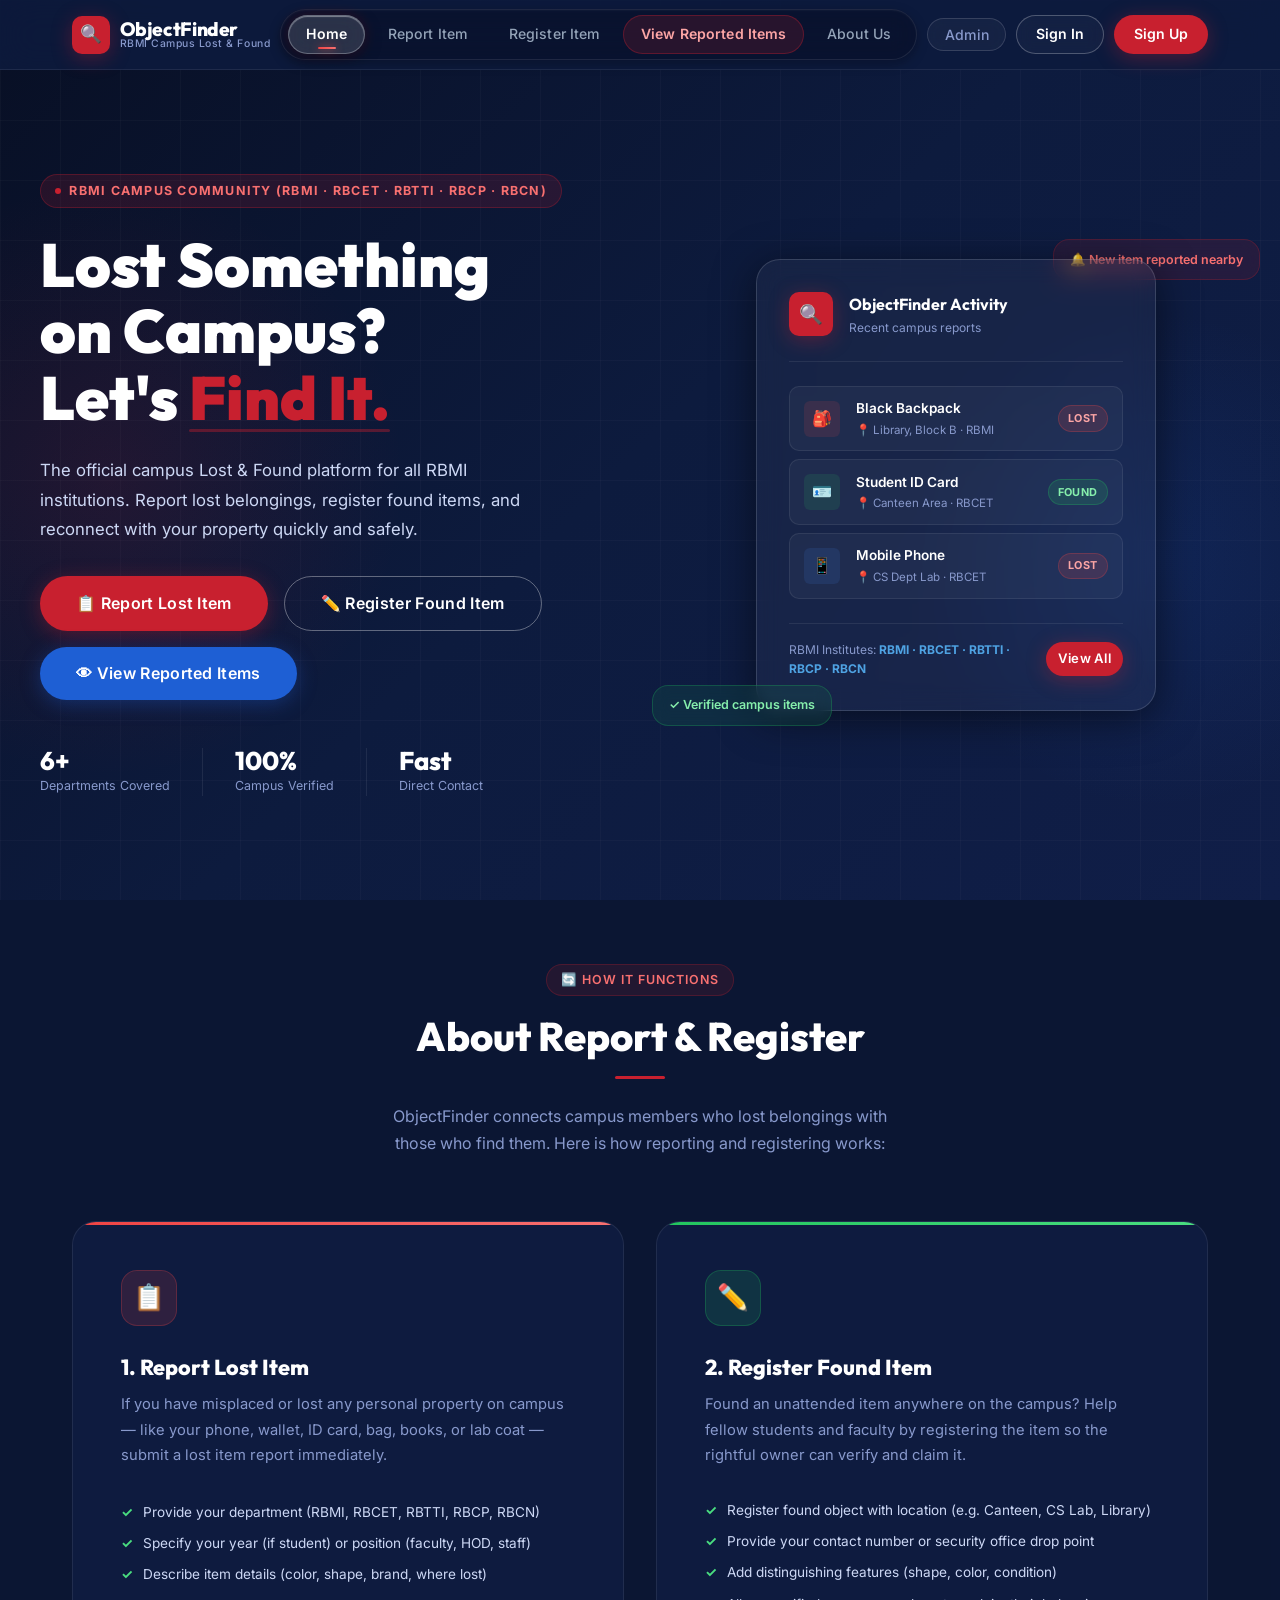
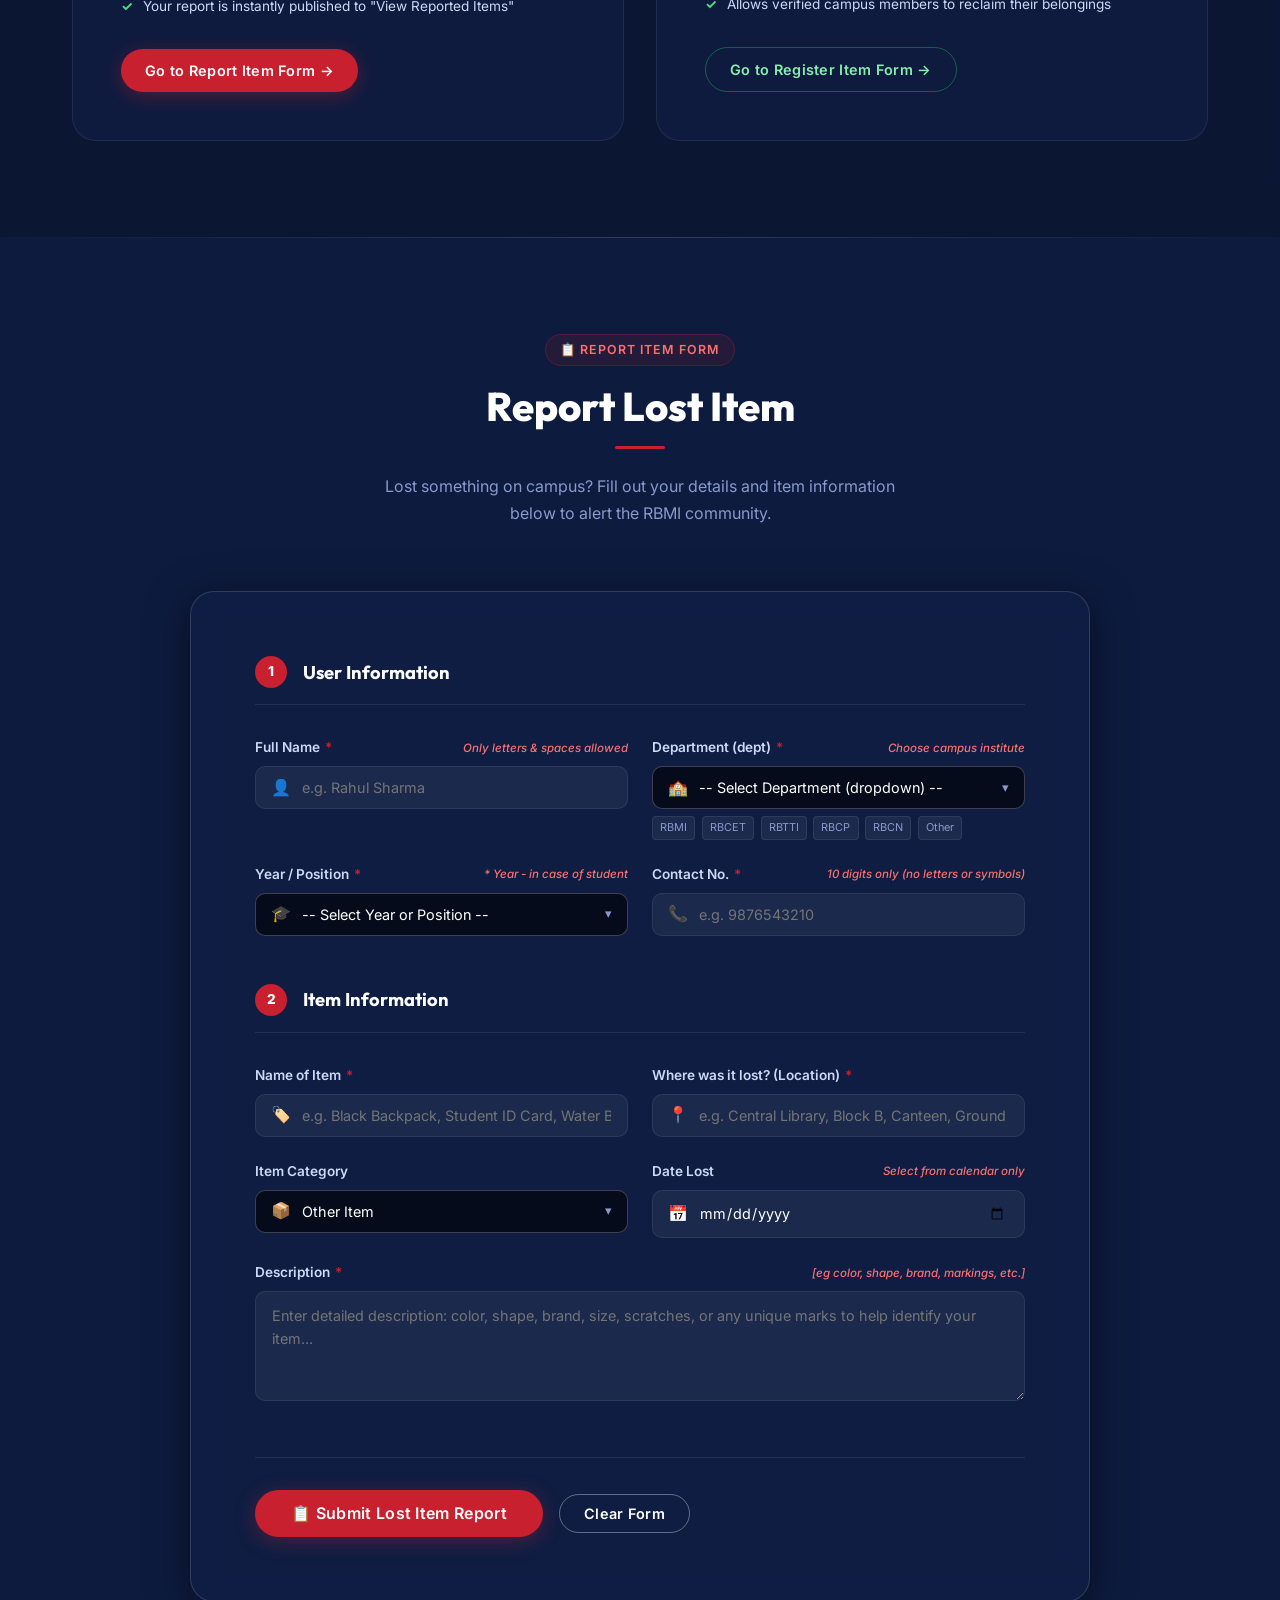
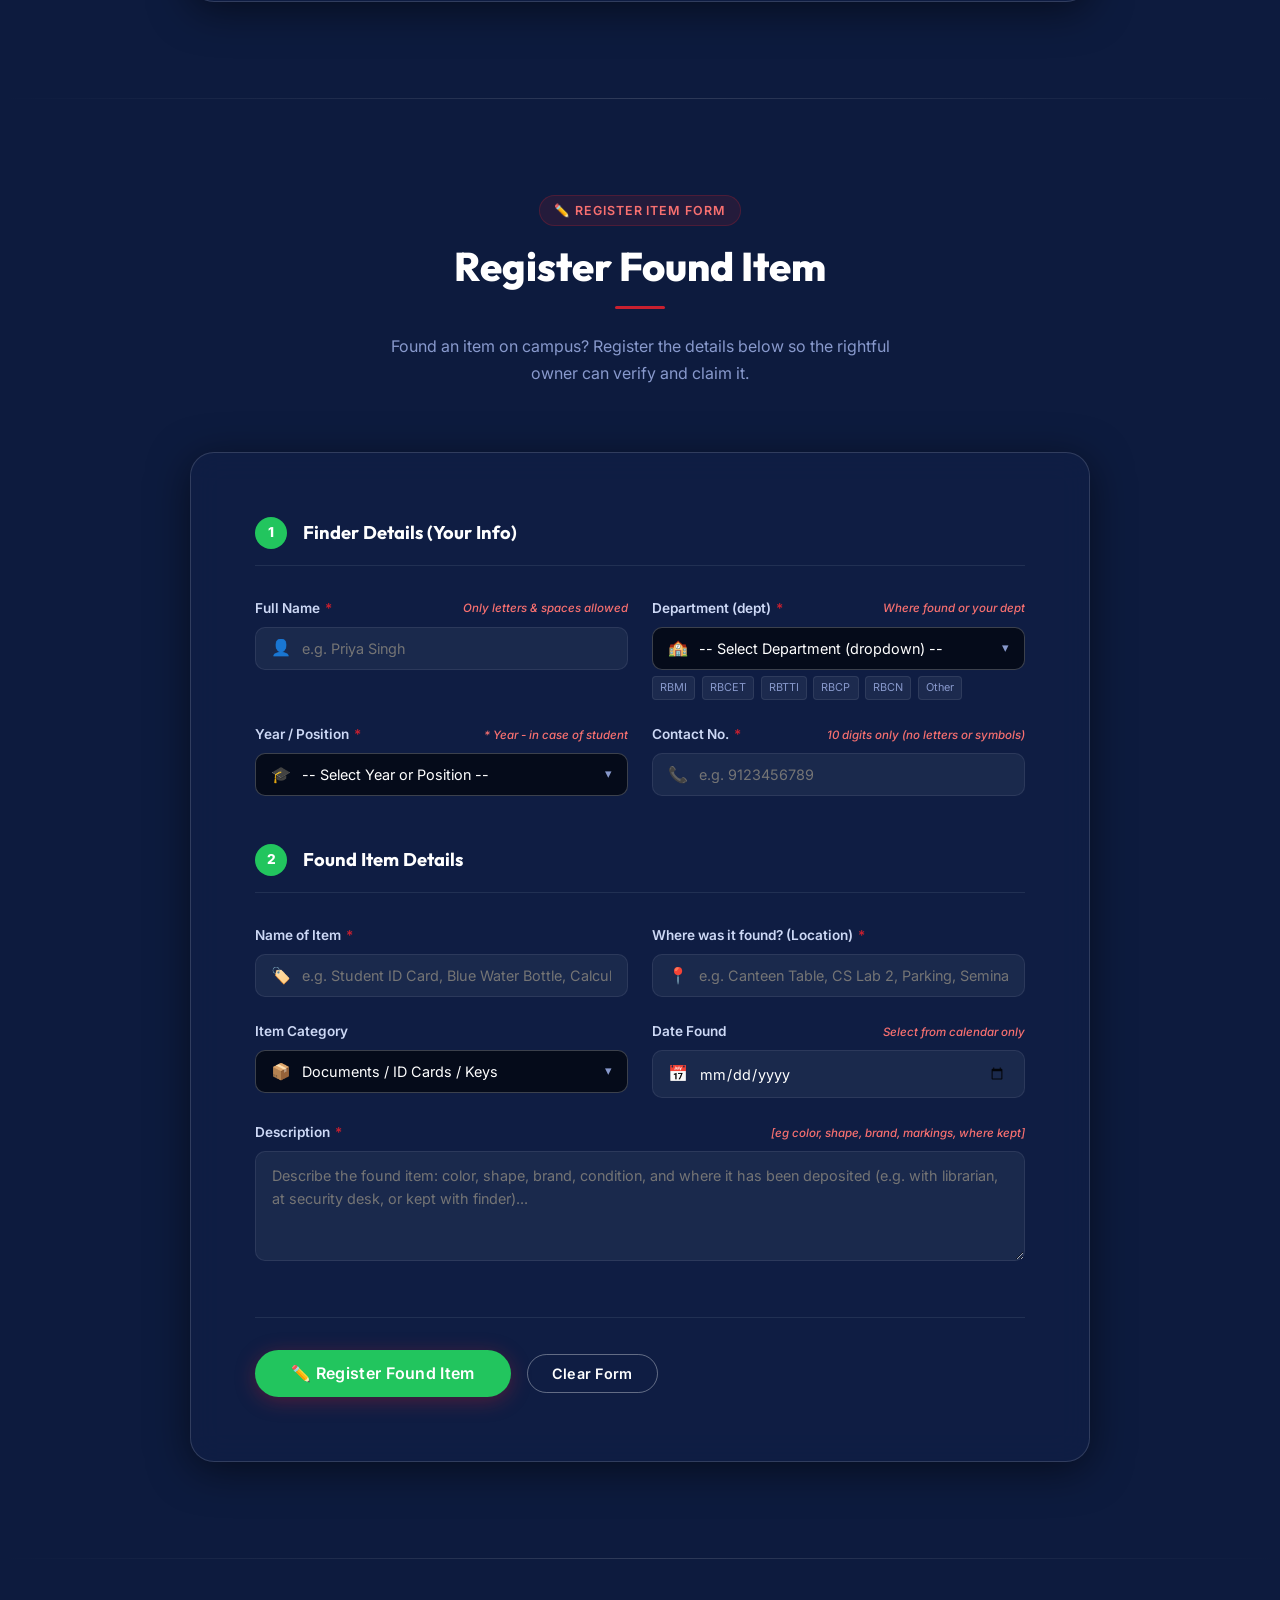
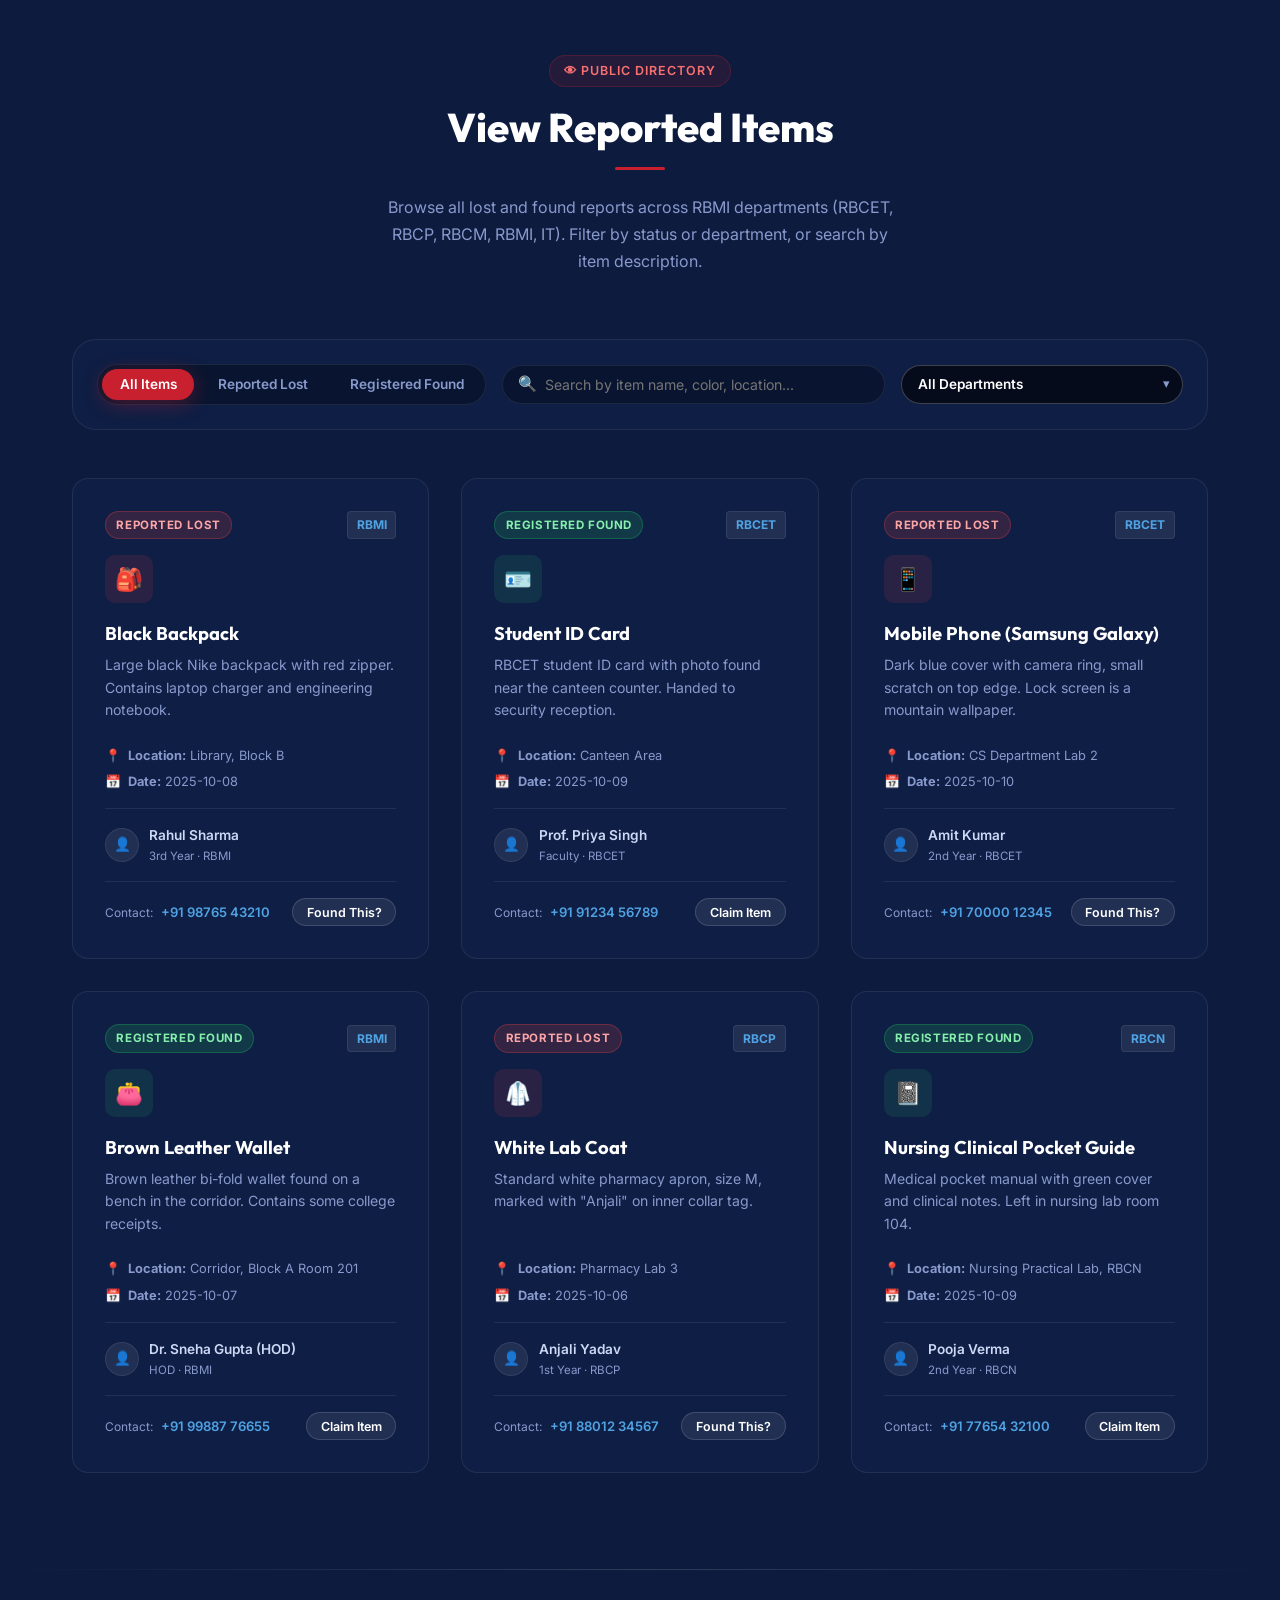
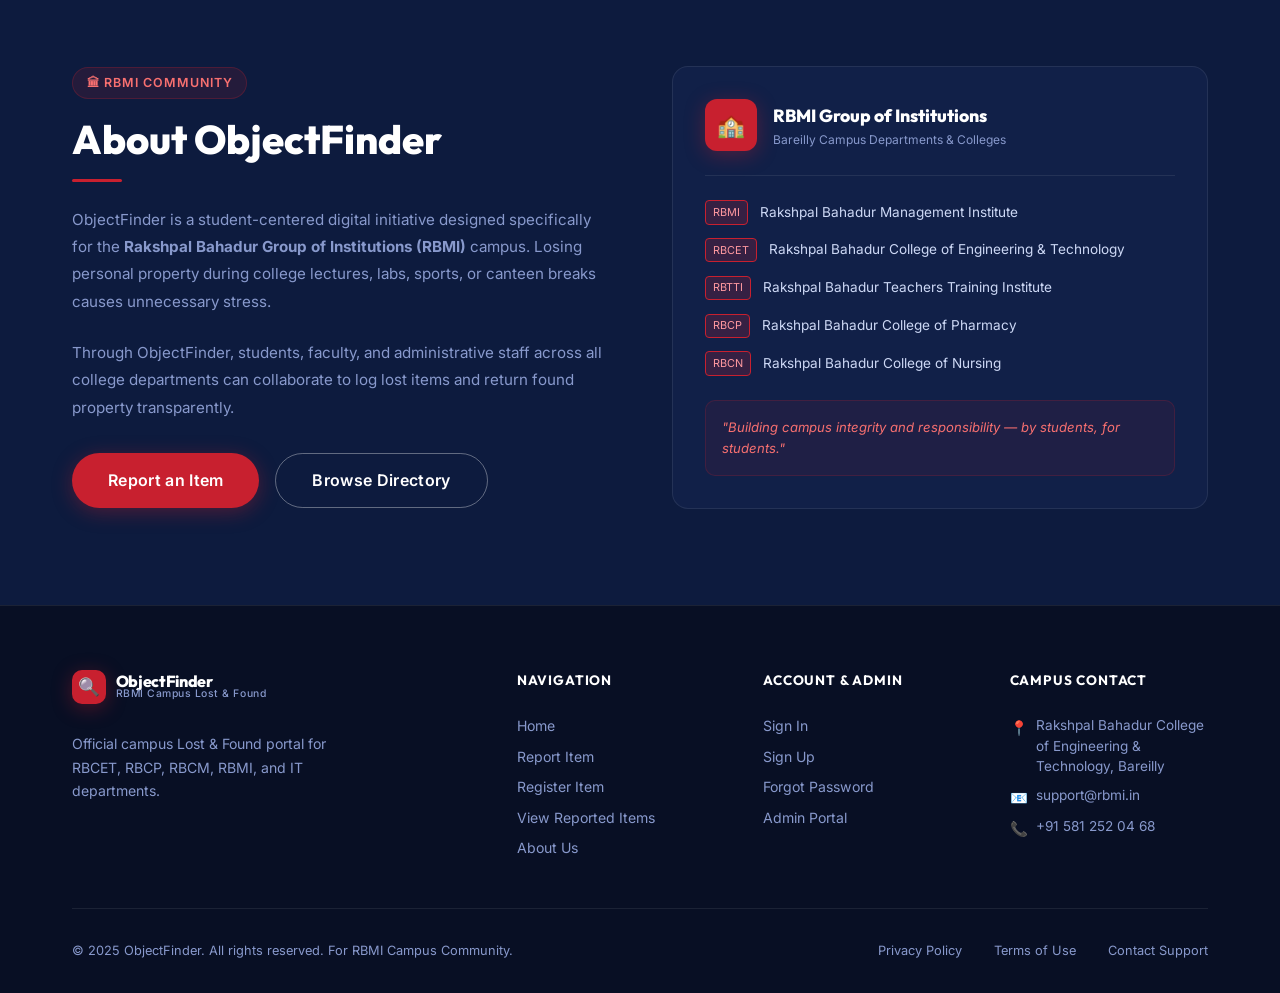
==== commit f80bda88: "navbar change" ====
--- a/ObjectFinder_Member1/index.html
+++ b/ObjectFinder_Member1/index.html
@@ -32,8 +32,8 @@
       <a href="#home" class="nav-link active" role="menuitem">Home</a>
       <a href="#report-item" class="nav-link" role="menuitem">Report Item</a>
       <a href="#register-item" class="nav-link" role="menuitem">Register Item</a>
+      <a href="#view-reported-items" class="nav-link nav-link-highlight" role="menuitem" title="Show all reported items in proper way">View Reported Items</a>
       <a href="#about" class="nav-link" role="menuitem">About Us</a>
-      <a href="#view-reported-items" class="nav-link nav-link-highlight" role="menuitem" title="Show all reported items in proper way">View Reported Items</a>
     </div>
 
     <!-- Desktop actions: Admin (from top of sketch) + Auth -->
@@ -57,8 +57,8 @@
   <a href="#home" class="nav-link">Home</a>
   <a href="#report-item" class="nav-link">Report Item</a>
   <a href="#register-item" class="nav-link">Register Item</a>
+  <a href="#view-reported-items" class="nav-link nav-link-highlight">View Reported Items</a>
   <a href="#about" class="nav-link">About Us</a>
-  <a href="#view-reported-items" class="nav-link nav-link-highlight">View Reported Items</a>
   <div class="nav-mobile-divider"></div>
   <div class="nav-mobile-actions">
     <button type="button" class="btn btn-secondary" id="mobile-admin-btn" style="flex:1; border-radius:8px;">Admin</button>
--- a/ObjectFinder_Member1/assets/css/style.css
+++ b/ObjectFinder_Member1/assets/css/style.css
@@ -263,16 +263,17 @@
   right: 0;
   z-index: 1000;
   height: var(--nav-height);
-  background: rgba(13, 27, 62, 0.92);
+  background: rgba(13, 27, 62, 0.88);
   backdrop-filter: blur(16px);
   -webkit-backdrop-filter: blur(16px);
-  border-bottom: 1px solid var(--clr-border);
-  transition: background var(--transition-normal), box-shadow var(--transition-normal);
+  border-bottom: 1px solid rgba(255, 255, 255, 0.08);
+  transition: background 0.35s cubic-bezier(0.4, 0, 0.2, 1), box-shadow 0.35s cubic-bezier(0.4, 0, 0.2, 1), border-color 0.35s ease;
 }
 
 .navbar.scrolled {
-  background: rgba(9, 18, 42, 0.98);
-  box-shadow: var(--shadow-md);
+  background: rgba(7, 15, 36, 0.97);
+  border-bottom: 1px solid rgba(255, 255, 255, 0.12);
+  box-shadow: 0 8px 30px -5px rgba(0, 0, 0, 0.6);
 }
 
 .nav-inner {
@@ -331,59 +332,131 @@
 .nav-links {
   display: flex;
   align-items: center;
-  gap: 0.25rem;
+  gap: 0.3rem;
+  background: rgba(8, 16, 40, 0.65);
+  padding: 0.3rem 0.45rem;
+  border-radius: var(--radius-full);
+  border: 1px solid rgba(255, 255, 255, 0.09);
+  backdrop-filter: blur(12px);
+  -webkit-backdrop-filter: blur(12px);
+  box-shadow: inset 0 1px 2px rgba(255, 255, 255, 0.04), 0 4px 12px rgba(0, 0, 0, 0.25);
+  position: relative;
 }
 
 .nav-link {
-  padding: 0.5rem 0.9rem;
-  border-radius: var(--radius-md);
-  color: var(--clr-text);
-  font-size: 0.9rem;
-  font-weight: 500;
-  transition: color var(--transition-fast), background var(--transition-fast);
-}
-
-.nav-link:hover,
-.nav-link.active {
-  color: var(--clr-white);
-  background: rgba(255, 255, 255, 0.07);
-}
-
-.nav-actions {
-  display: flex;
-  align-items: center;
-  gap: 0.6rem;
-}
-
-.nav-btn-admin {
-  padding: 0.5rem 1.1rem;
-  border-radius: var(--radius-md);
-  color: var(--clr-muted);
+  position: relative;
+  padding: 0.46rem 1.05rem;
+  border-radius: var(--radius-full);
+  color: #94a3b8;
   font-size: 0.88rem;
   font-weight: 500;
-  border: 1px solid var(--clr-border);
+  text-decoration: none;
+  border: 1px solid transparent;
+  transition: all 0.25s cubic-bezier(0.4, 0, 0.2, 1);
+  display: inline-flex;
+  align-items: center;
+  justify-content: center;
+  letter-spacing: 0.01em;
+  white-space: nowrap;
+  user-select: none;
+}
+
+.nav-link:hover {
+  color: #ffffff;
+  background: rgba(255, 255, 255, 0.08);
+  border-color: rgba(255, 255, 255, 0.14);
+  transform: translateY(-1px);
+}
+
+/* ── Active Transparent Button Highlight (Glass Pill Effect) ── */
+.nav-link.active {
+  color: #ffffff;
+  background: rgba(255, 255, 255, 0.14);
+  backdrop-filter: blur(12px);
+  -webkit-backdrop-filter: blur(12px);
+  border: 1px solid rgba(255, 255, 255, 0.28);
+  box-shadow: 
+    0 4px 18px rgba(0, 0, 0, 0.32),
+    inset 0 1px 1px rgba(255, 255, 255, 0.4),
+    0 0 14px rgba(200, 32, 47, 0.2);
+  font-weight: 600;
+  transform: translateY(0);
+}
+
+/* Bottom neon accent pip for the active button */
+.nav-link::after {
+  content: '';
+  position: absolute;
+  bottom: 4px;
+  left: 50%;
+  transform: translateX(-50%) scaleX(0);
+  width: 18px;
+  height: 2px;
+  border-radius: 999px;
+  background: linear-gradient(90deg, #ef4444, #f87171);
+  box-shadow: 0 0 8px rgba(239, 68, 68, 0.9);
+  transition: transform 0.3s cubic-bezier(0.4, 0, 0.2, 1), opacity 0.3s ease;
+  opacity: 0;
+  pointer-events: none;
+}
+
+.nav-link.active::after {
+  transform: translateX(-50%) scaleX(1);
+  opacity: 1;
+}
+
+.nav-link:active {
+  transform: scale(0.96);
+}
+
+.nav-actions {
+  display: flex;
+  align-items: center;
+  gap: 0.6rem;
+}
+
+.nav-btn-admin {
+  padding: 0.46rem 1.05rem;
+  border-radius: var(--radius-full);
+  color: var(--clr-muted);
+  font-size: 0.88rem;
+  font-weight: 500;
+  border: 1px solid rgba(255, 255, 255, 0.14);
+  background: rgba(255, 255, 255, 0.04);
+  backdrop-filter: blur(8px);
+  -webkit-backdrop-filter: blur(8px);
   transition: all var(--transition-fast);
-}
-
-.nav-btn-admin:hover {
-  color: var(--clr-text);
-  border-color: var(--clr-border-mid);
-  background: rgba(255, 255, 255, 0.04);
+  cursor: pointer;
+}
+
+.nav-btn-admin:hover,
+.nav-btn-admin:active {
+  color: var(--clr-white);
+  border-color: rgba(255, 255, 255, 0.35);
+  background: rgba(255, 255, 255, 0.12);
+  transform: translateY(-1px);
+  box-shadow: 0 4px 14px rgba(0, 0, 0, 0.2);
 }
 
 .nav-btn-signin {
-  padding: 0.5rem 1.25rem;
+  padding: 0.46rem 1.2rem;
   border-radius: var(--radius-full);
   color: var(--clr-white);
   font-size: 0.88rem;
   font-weight: 600;
   border: 1.5px solid rgba(255, 255, 255, 0.25);
+  background: rgba(255, 255, 255, 0.03);
+  backdrop-filter: blur(8px);
+  -webkit-backdrop-filter: blur(8px);
   transition: all var(--transition-fast);
 }
 
-.nav-btn-signin:hover {
+.nav-btn-signin:hover,
+.nav-btn-signin:active {
   border-color: rgba(255, 255, 255, 0.6);
-  background: rgba(255, 255, 255, 0.06);
+  background: rgba(255, 255, 255, 0.12);
+  transform: translateY(-1px);
+  box-shadow: 0 4px 16px rgba(0, 0, 0, 0.2);
 }
 
 .nav-btn-signup {
@@ -458,10 +531,35 @@
 }
 
 .nav-mobile .nav-link {
-  padding: 0.7rem 1rem;
+  padding: 0.75rem 1.1rem;
   width: 100%;
   display: block;
   border-radius: var(--radius-md);
+  color: var(--clr-text);
+  font-size: 0.95rem;
+  font-weight: 500;
+  border: 1px solid transparent;
+  transition: all var(--transition-fast);
+}
+
+.nav-mobile .nav-link:hover {
+  color: var(--clr-white);
+  background: rgba(255, 255, 255, 0.08);
+  border-color: rgba(255, 255, 255, 0.12);
+}
+
+.nav-mobile .nav-link.active {
+  color: var(--clr-white);
+  background: rgba(255, 255, 255, 0.15);
+  backdrop-filter: blur(12px);
+  -webkit-backdrop-filter: blur(12px);
+  border: 1px solid rgba(255, 255, 255, 0.26);
+  box-shadow: 0 4px 14px rgba(0, 0, 0, 0.25), inset 0 1px 1px rgba(255, 255, 255, 0.32);
+  font-weight: 600;
+}
+
+.nav-mobile .nav-link::after {
+  display: none;
 }
 
 .nav-mobile-divider {
--- a/ObjectFinder_Member1/assets/css/finder.css
+++ b/ObjectFinder_Member1/assets/css/finder.css
@@ -6,16 +6,34 @@
 
 /* ── Nav highlight for View Reported Items (as per sketch) ── */
 .nav-link-highlight {
-  background: rgba(200, 32, 47, 0.15) !important;
-  color: #ff99a0 !important;
-  border: 1px solid rgba(200, 32, 47, 0.35);
+  background: rgba(200, 32, 47, 0.16) !important;
+  color: #fca5a5 !important;
+  border: 1px solid rgba(200, 32, 47, 0.35) !important;
   font-weight: 600 !important;
 }
 
 .nav-link-highlight:hover {
-  background: var(--clr-red) !important;
-  color: var(--clr-white) !important;
-  box-shadow: var(--shadow-red);
+  background: rgba(200, 32, 47, 0.28) !important;
+  color: #ffffff !important;
+  border-color: rgba(200, 32, 47, 0.55) !important;
+  box-shadow: 0 0 16px rgba(200, 32, 47, 0.35) !important;
+  transform: translateY(-1px);
+}
+
+.nav-link-highlight.active {
+  background: rgba(200, 32, 47, 0.32) !important;
+  color: #ffffff !important;
+  border-color: rgba(248, 113, 113, 0.65) !important;
+  box-shadow: 
+    0 4px 20px rgba(200, 32, 47, 0.45),
+    inset 0 1px 1px rgba(255, 255, 255, 0.4),
+    0 0 18px rgba(239, 68, 68, 0.4) !important;
+  font-weight: 700 !important;
+}
+
+.nav-link-highlight.active::after {
+  background: #ffffff !important;
+  box-shadow: 0 0 8px rgba(255, 255, 255, 0.9) !important;
 }
 
 /* ── Home: About Report & Register cards ── */
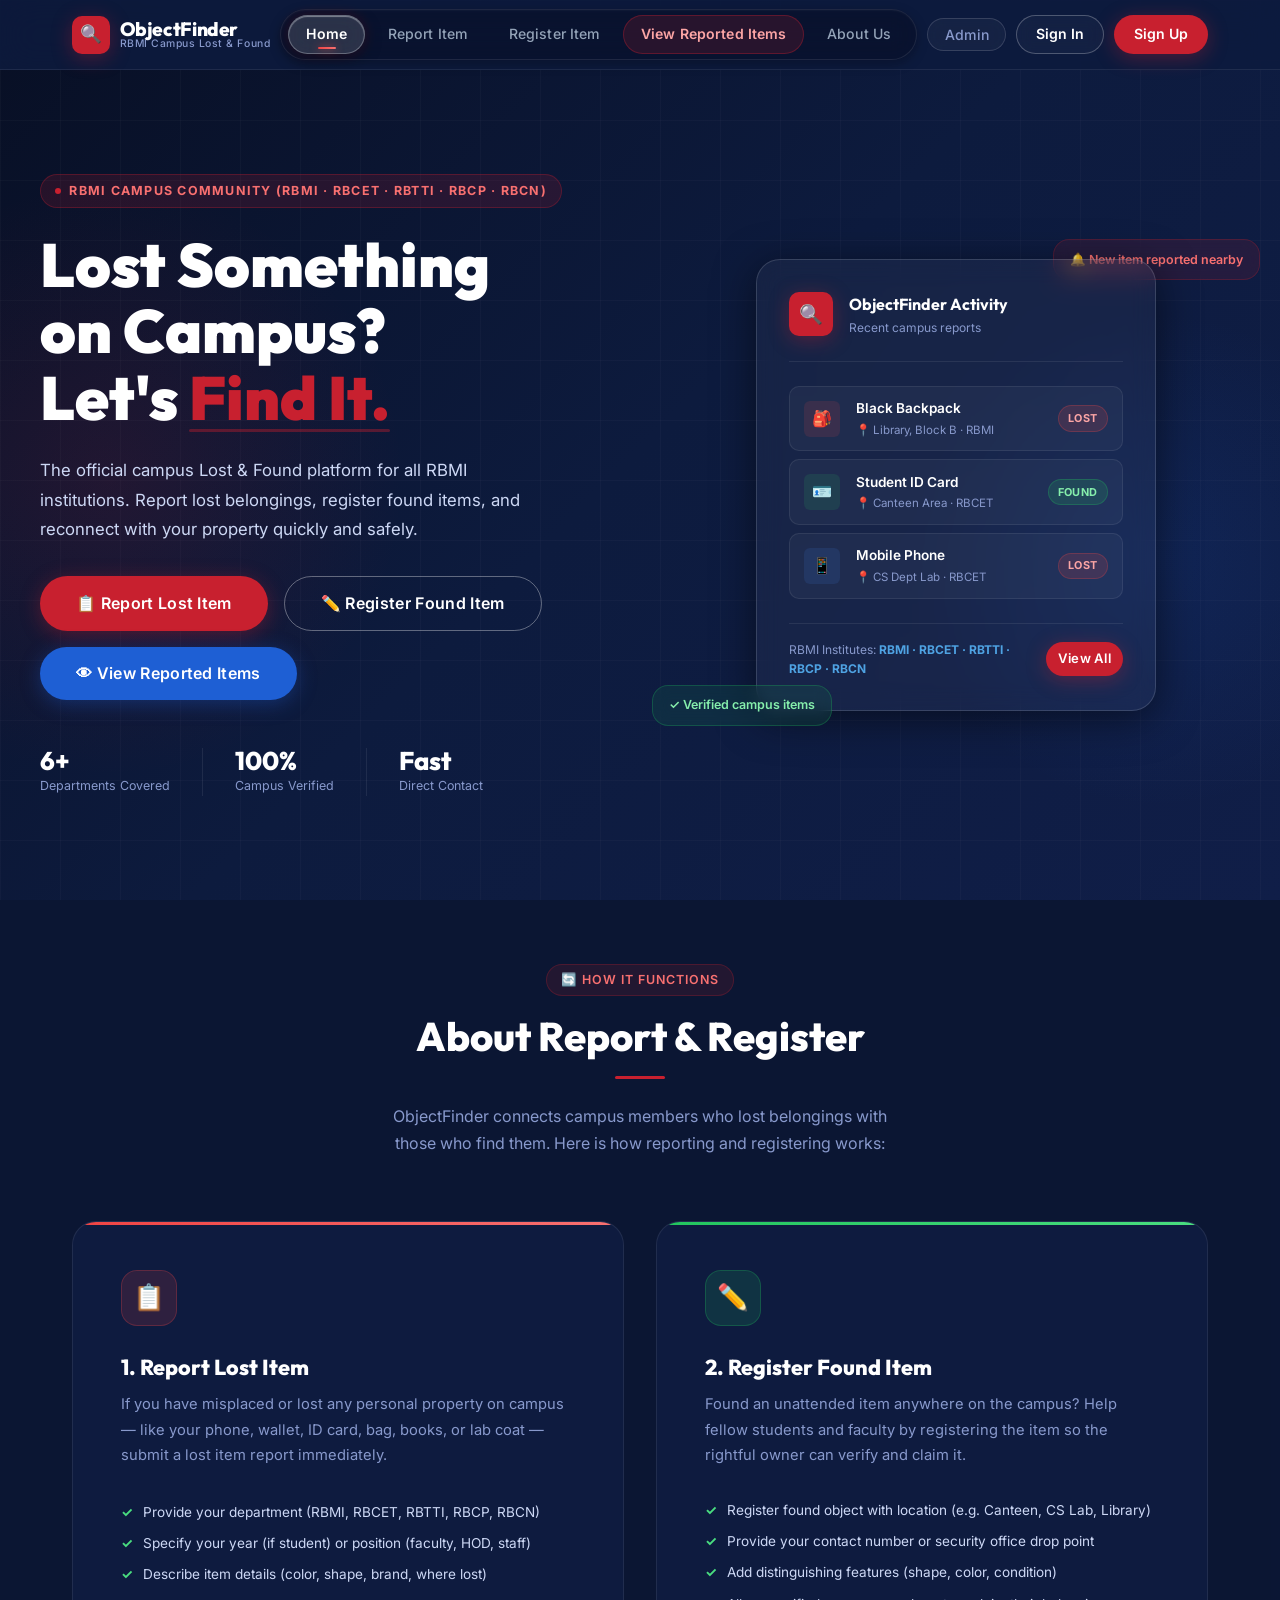
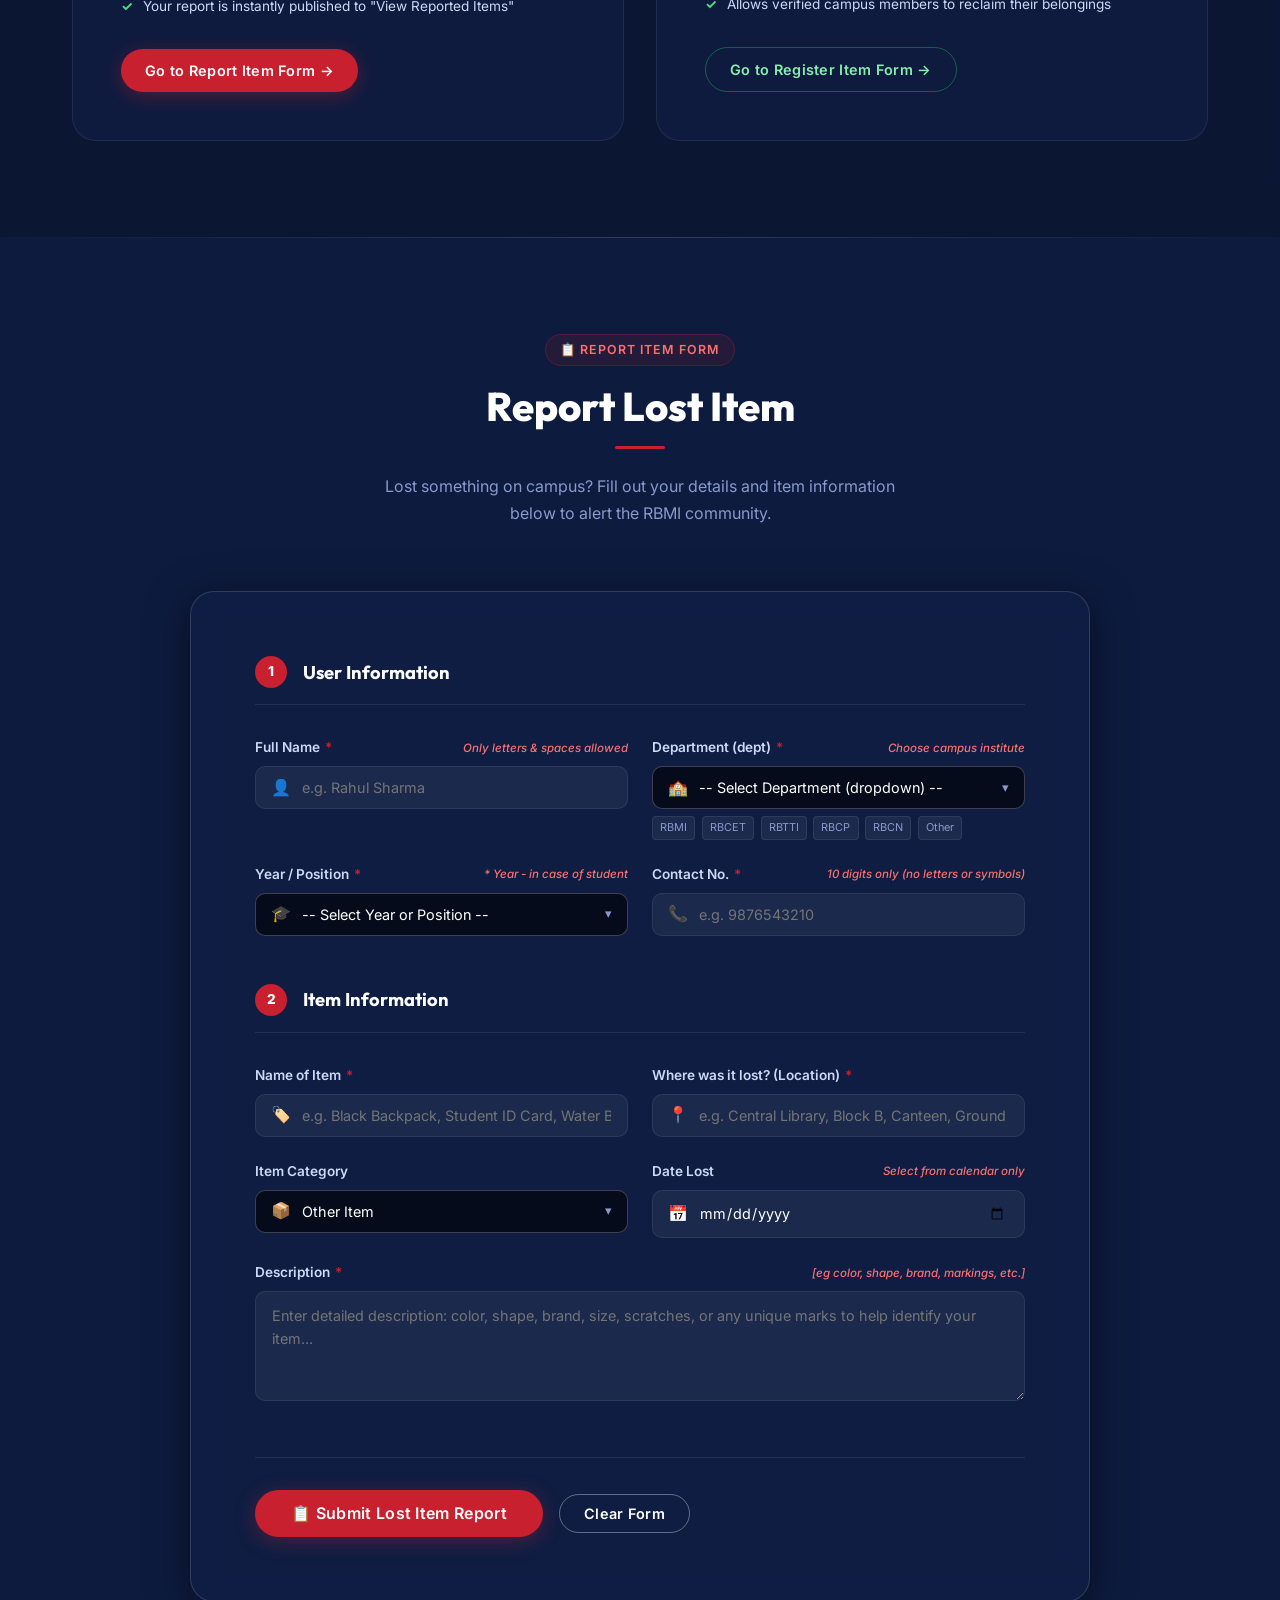
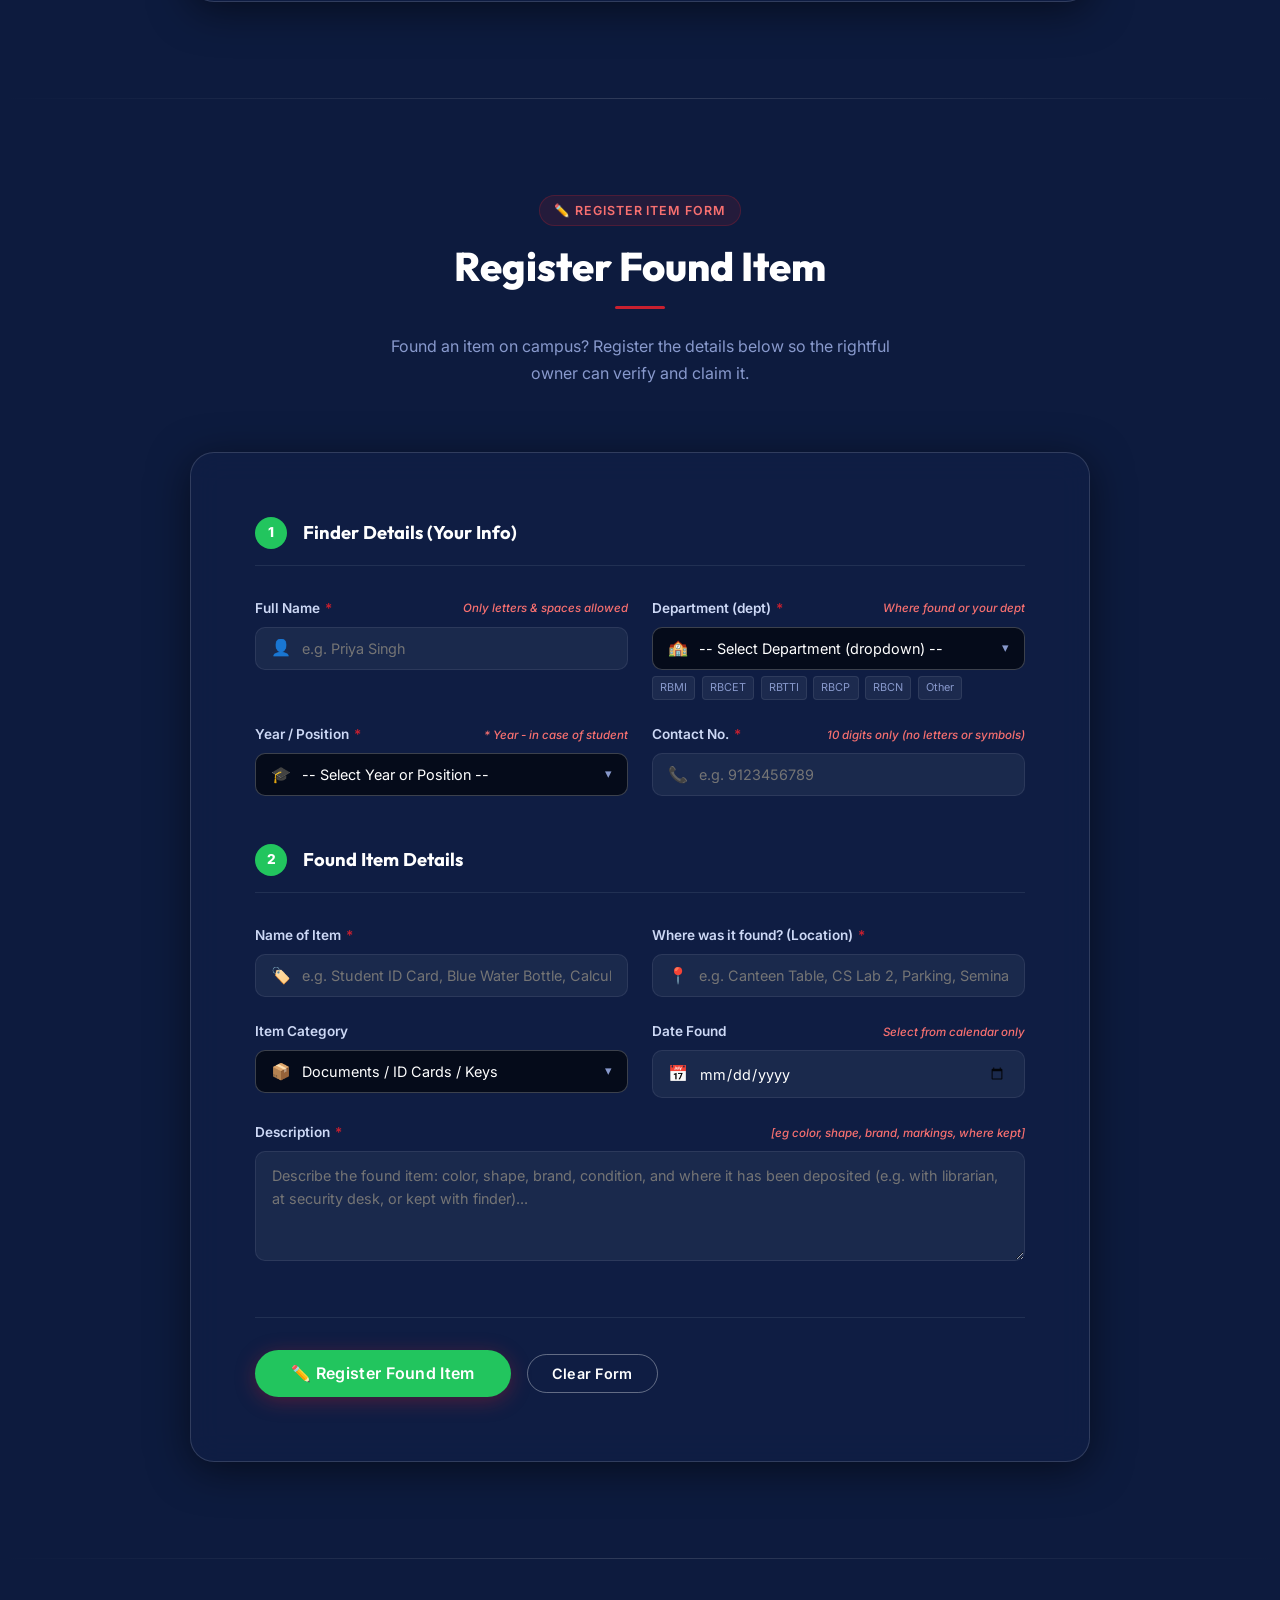
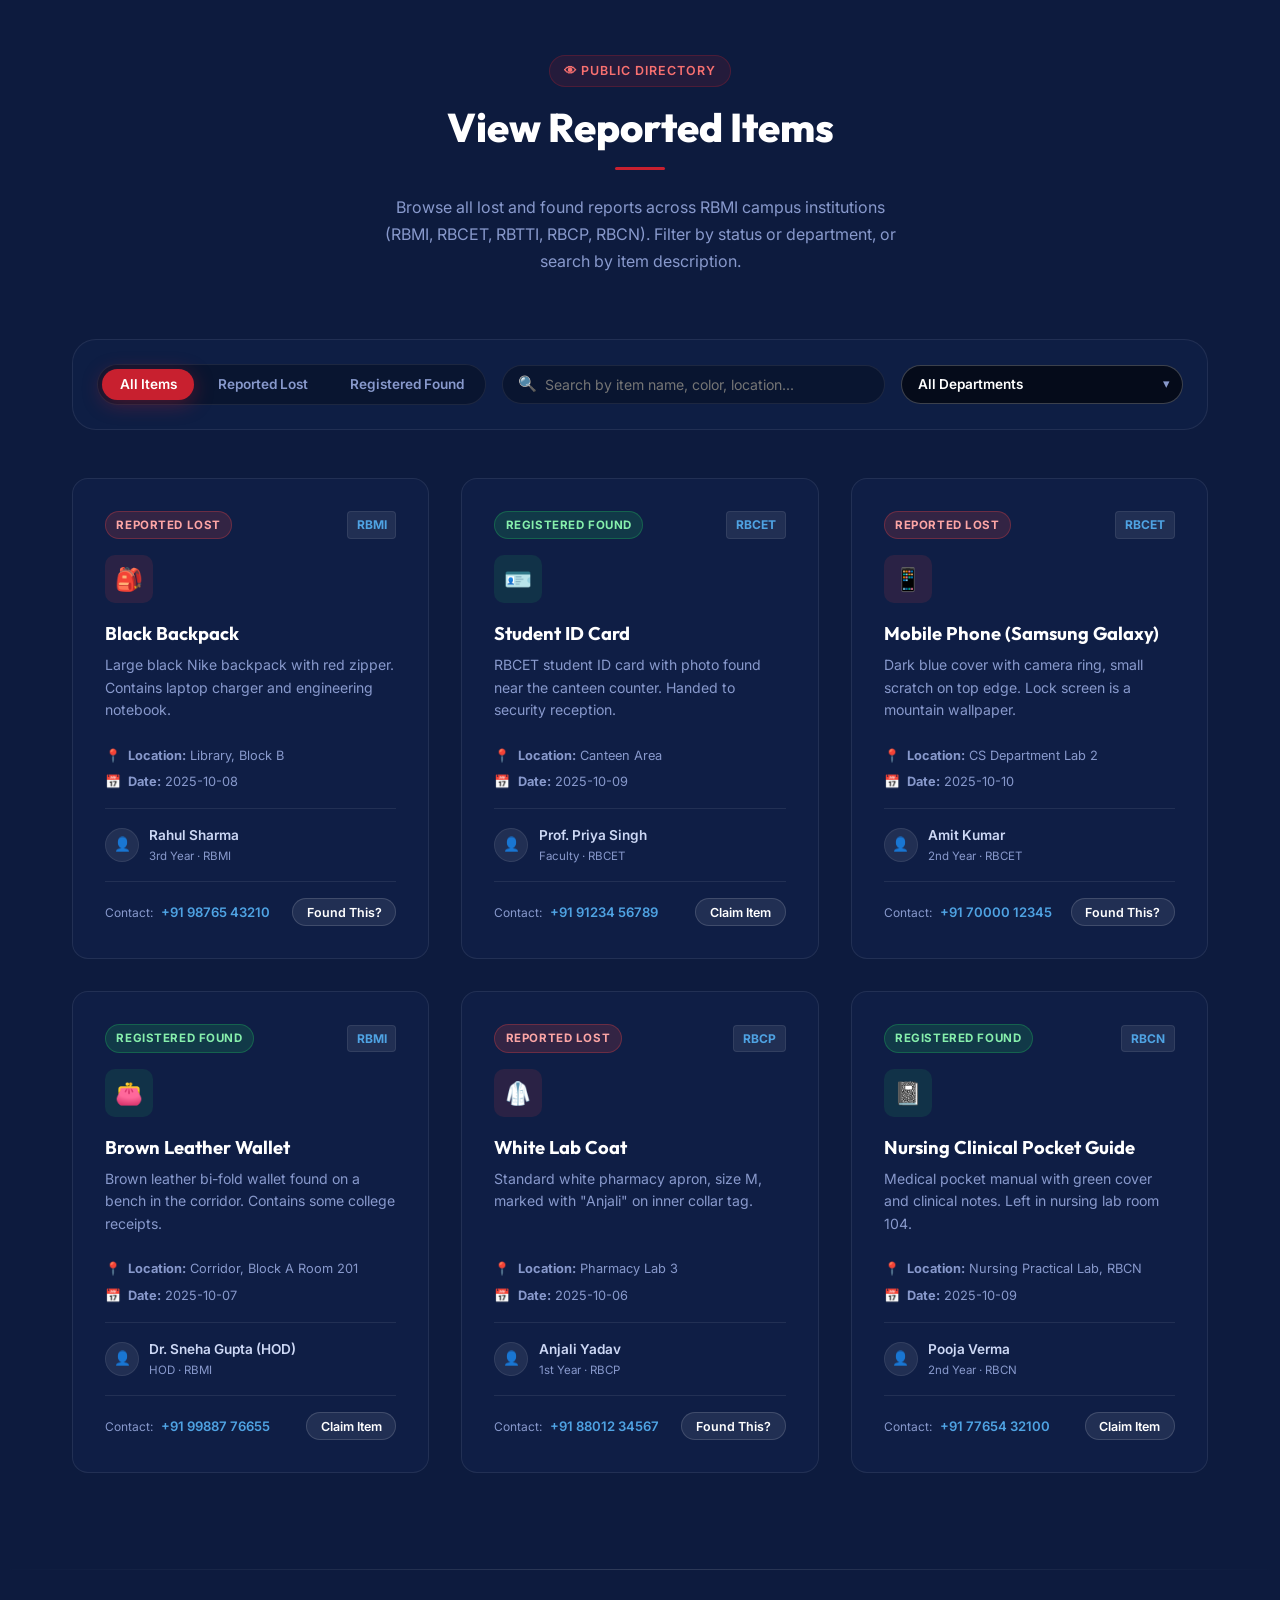
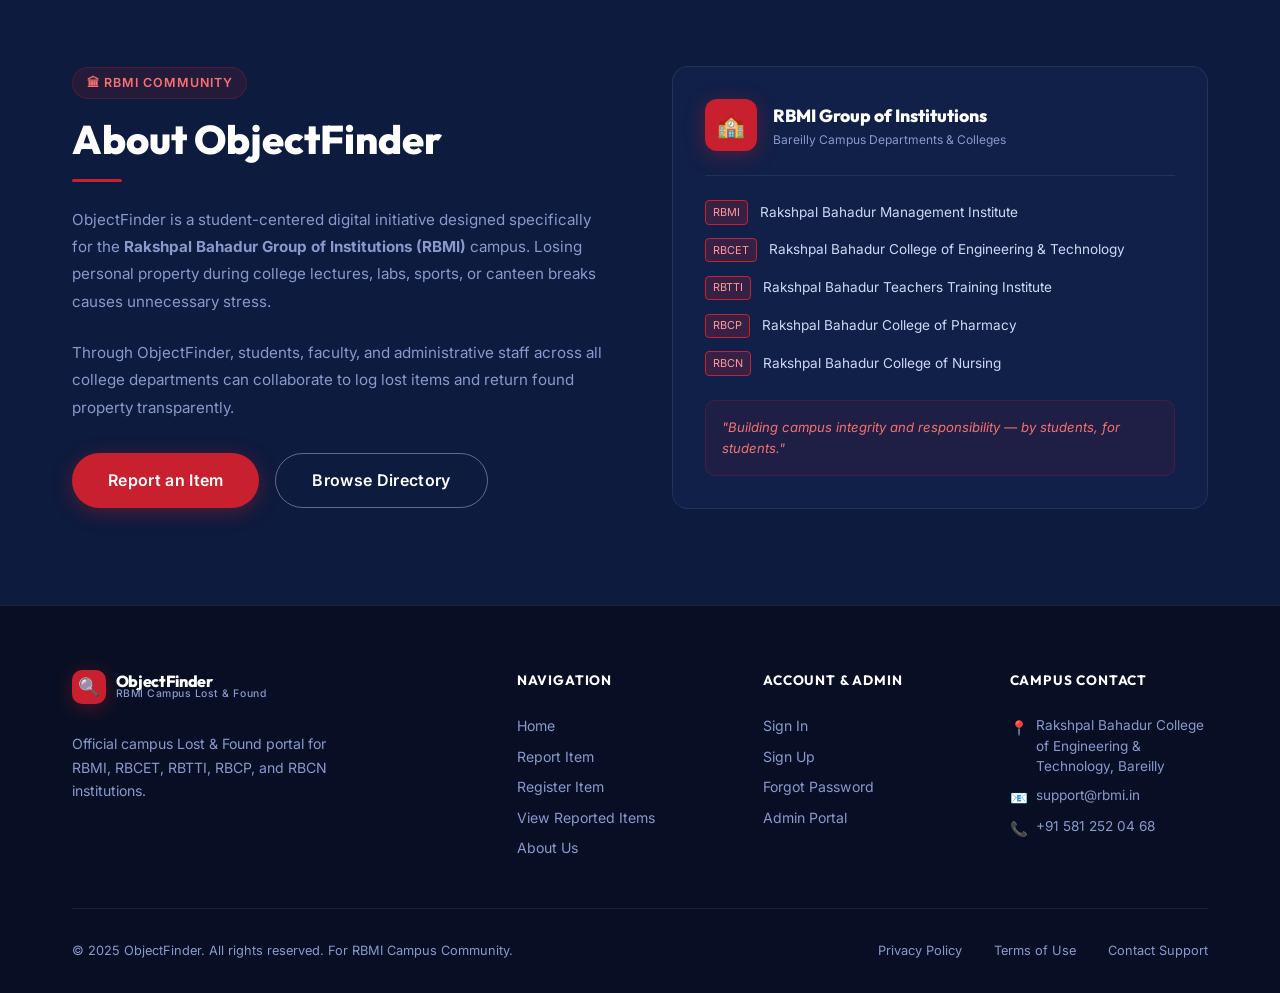
==== commit 01ef572d: "department name right" ====
--- a/ObjectFinder_Member1/index.html
+++ b/ObjectFinder_Member1/index.html
@@ -3,7 +3,7 @@
 <head>
   <meta charset="UTF-8" />
   <meta name="viewport" content="width=device-width, initial-scale=1.0" />
-  <meta name="description" content="ObjectFinder — Official Lost &amp; Found portal for RBMI campus community (RBCET, RBCP, RBCM, RBMI, IT). Report lost items, register found belongings, and view reported items." />
+  <meta name="description" content="ObjectFinder — Official Lost &amp; Found portal for RBMI campus community (RBMI, RBCET, RBTTI, RBCP, RBCN). Report lost items, register found belongings, and view reported items." />
   <title>ObjectFinder — RBMI Campus Lost &amp; Found</title>
   <link rel="preconnect" href="https://fonts.googleapis.com" />
   <link rel="preconnect" href="https://fonts.gstatic.com" crossorigin />
@@ -330,7 +330,7 @@
 <!-- ═══════════════════════════════════════════
      SECTION 2: REPORT ITEM
      (Exact fields as sketched:
-      user info: dept [dropdown: RBCET, RBCP, RBCM, RBMI, IT, Other],
+      user info: dept [dropdown: RBMI, RBCET, RBTTI, RBCP, RBCN, Other],
       year/position [faculty, hod, etc], contact no.
       * year - in case of student
       Item info: name of items, description [eg color, shape, etc.])
@@ -369,7 +369,7 @@
             <span class="input-hint-msg" id="hint-r-name"></span>
           </div>
 
-          <!-- Department dropdown — As per sketch list: RBCET, RBCP, RBCM, RBMI, IT, Other -->
+          <!-- Department dropdown — RBMI, RBCET, RBTTI, RBCP, RBCN, Other -->
           <div>
             <label for="r-dept" class="field-label">
               <span>Department (dept) <span class="required">*</span></span>
@@ -567,7 +567,7 @@
             <span class="input-hint-msg" id="hint-reg-name"></span>
           </div>
 
-          <!-- Department dropdown — RBCET, RBCP, RBCM, RBMI, IT, Other -->
+          <!-- Department dropdown — RBMI, RBCET, RBTTI, RBCP, RBCN, Other -->
           <div>
             <label for="reg-dept" class="field-label">
               <span>Department (dept) <span class="required">*</span></span>
@@ -738,7 +738,7 @@
       <h2 class="section-title" id="view-section-title">View Reported Items</h2>
       <div class="section-underline" aria-hidden="true"></div>
       <p class="section-sub">
-        Browse all lost and found reports across RBMI departments (RBCET, RBCP, RBCM, RBMI, IT).
+        Browse all lost and found reports across RBMI campus institutions (RBMI, RBCET, RBTTI, RBCP, RBCN).
         Filter by status or department, or search by item description.
       </p>
     </header>
@@ -764,7 +764,7 @@
         <input type="search" id="items-search-input" class="search-input" placeholder="Search by item name, color, location..." aria-label="Search items" />
       </div>
 
-      <!-- Department Filter Dropdown (RBCET, RBCP, RBCM, RBMI, IT, Other) -->
+      <!-- Department Filter Dropdown (RBMI, RBCET, RBTTI, RBCP, RBCN, Other) -->
       <div class="dept-filter-select-wrap">
         <select id="items-dept-filter" class="dept-filter-select" aria-label="Filter by department">
           <option value="all">All Departments</option>
@@ -889,7 +889,7 @@
           </div>
         </a>
         <p class="footer-brand-tagline">
-          Official campus Lost &amp; Found portal for RBCET, RBCP, RBCM, RBMI, and IT departments.
+          Official campus Lost &amp; Found portal for RBMI, RBCET, RBTTI, RBCP, and RBCN institutions.
         </p>
       </div>
 
--- a/ObjectFinder_Member1/assets/css/style.css
+++ b/ObjectFinder_Member1/assets/css/style.css
@@ -68,13 +68,59 @@
   --nav-height: 70px;
 }
 
-/* ── Reset ── */
+/* ── Global Reset & Anti-Select / Anti-Copy Protection ── */
 *,
 *::before,
 *::after {
   box-sizing: border-box;
   margin: 0;
   padding: 0;
+  -webkit-user-select: none !important;
+  -moz-user-select: none !important;
+  -ms-user-select: none !important;
+  user-select: none !important;
+  -webkit-touch-callout: none !important;
+  -webkit-user-drag: none !important;
+}
+
+/* Allow normal text typing and selection strictly inside input fields and textareas */
+input,
+textarea {
+  -webkit-user-select: text !important;
+  -moz-user-select: text !important;
+  -ms-user-select: text !important;
+  user-select: text !important;
+}
+
+/* Make highlight selection transparent globally */
+::selection {
+  background: transparent !important;
+  color: inherit !important;
+}
+
+::-moz-selection {
+  background: transparent !important;
+  color: inherit !important;
+}
+
+input::selection,
+textarea::selection {
+  background: rgba(200, 32, 47, 0.4) !important;
+  color: #ffffff !important;
+}
+
+input::-moz-selection,
+textarea::-moz-selection {
+  background: rgba(200, 32, 47, 0.4) !important;
+  color: #ffffff !important;
+}
+
+/* Prevent image dragging */
+img,
+svg,
+picture {
+  -webkit-user-drag: none !important;
+  user-select: none !important;
 }
 
 html {
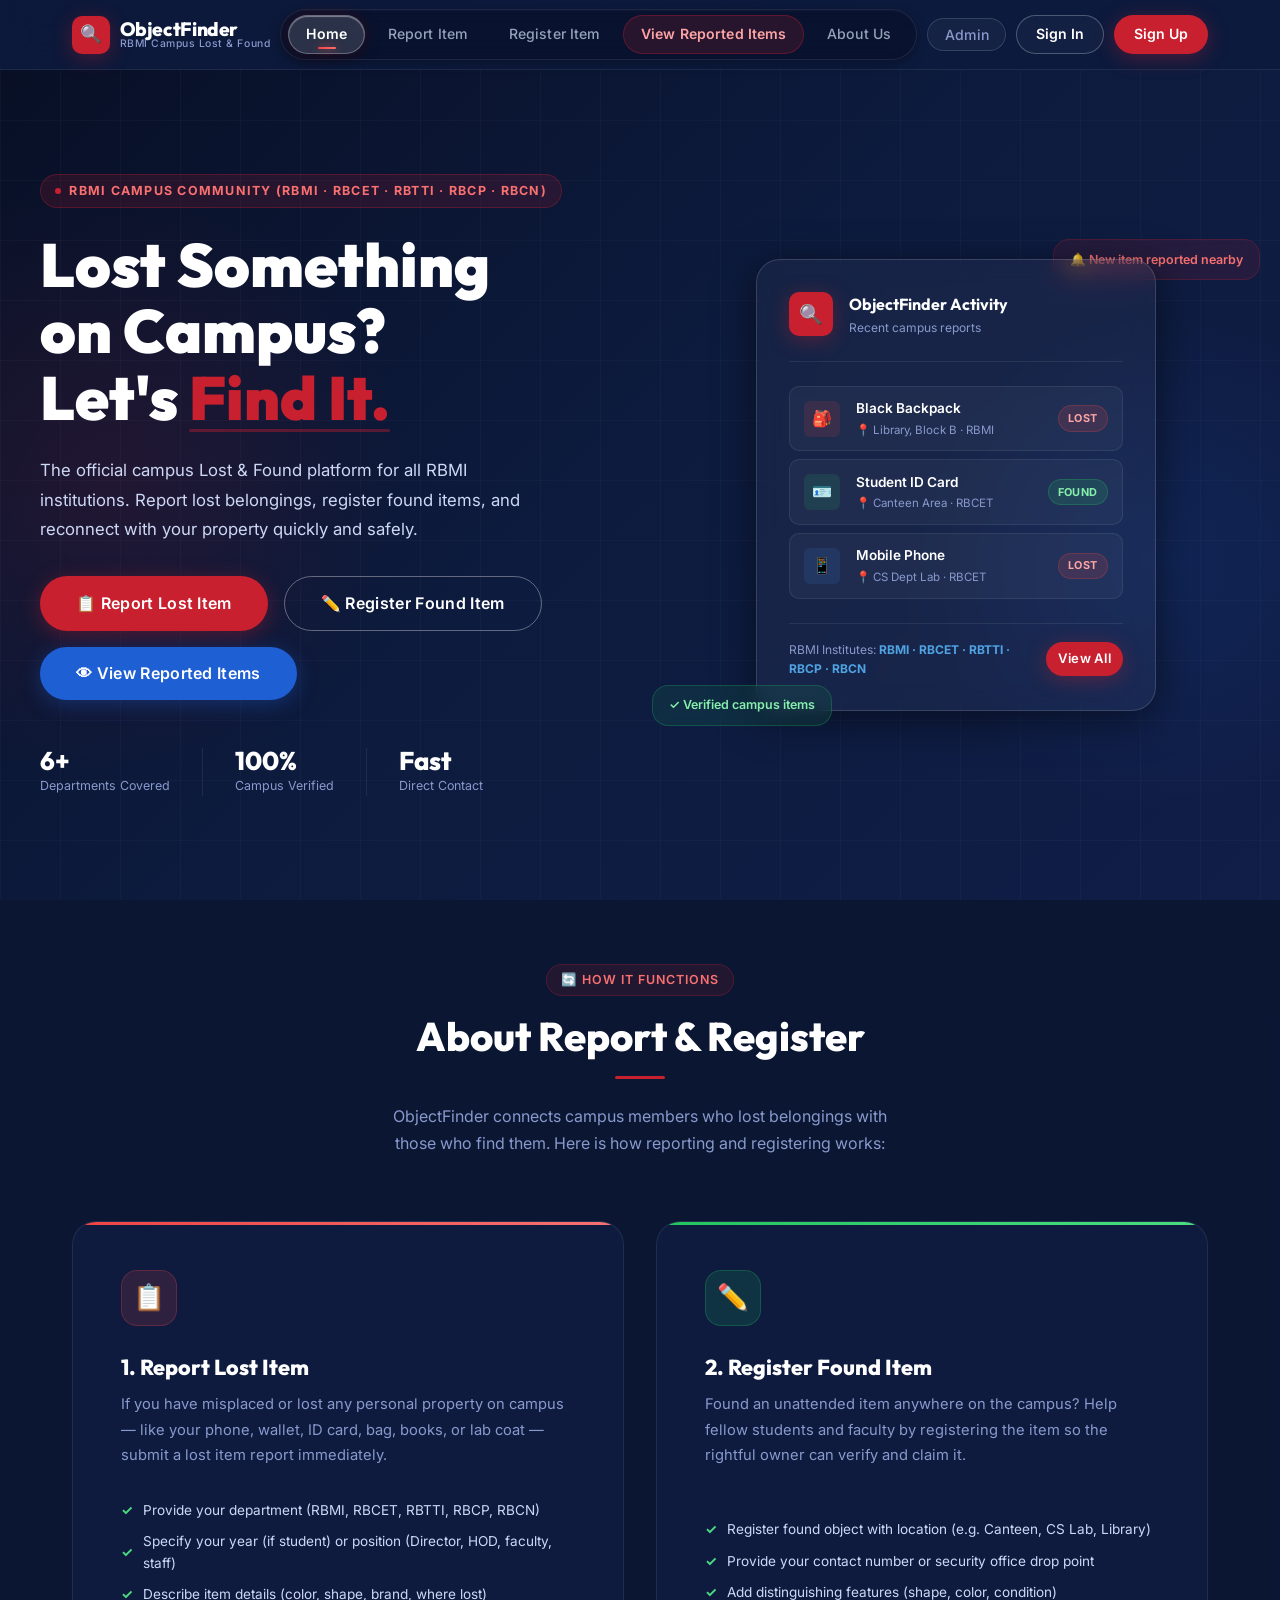
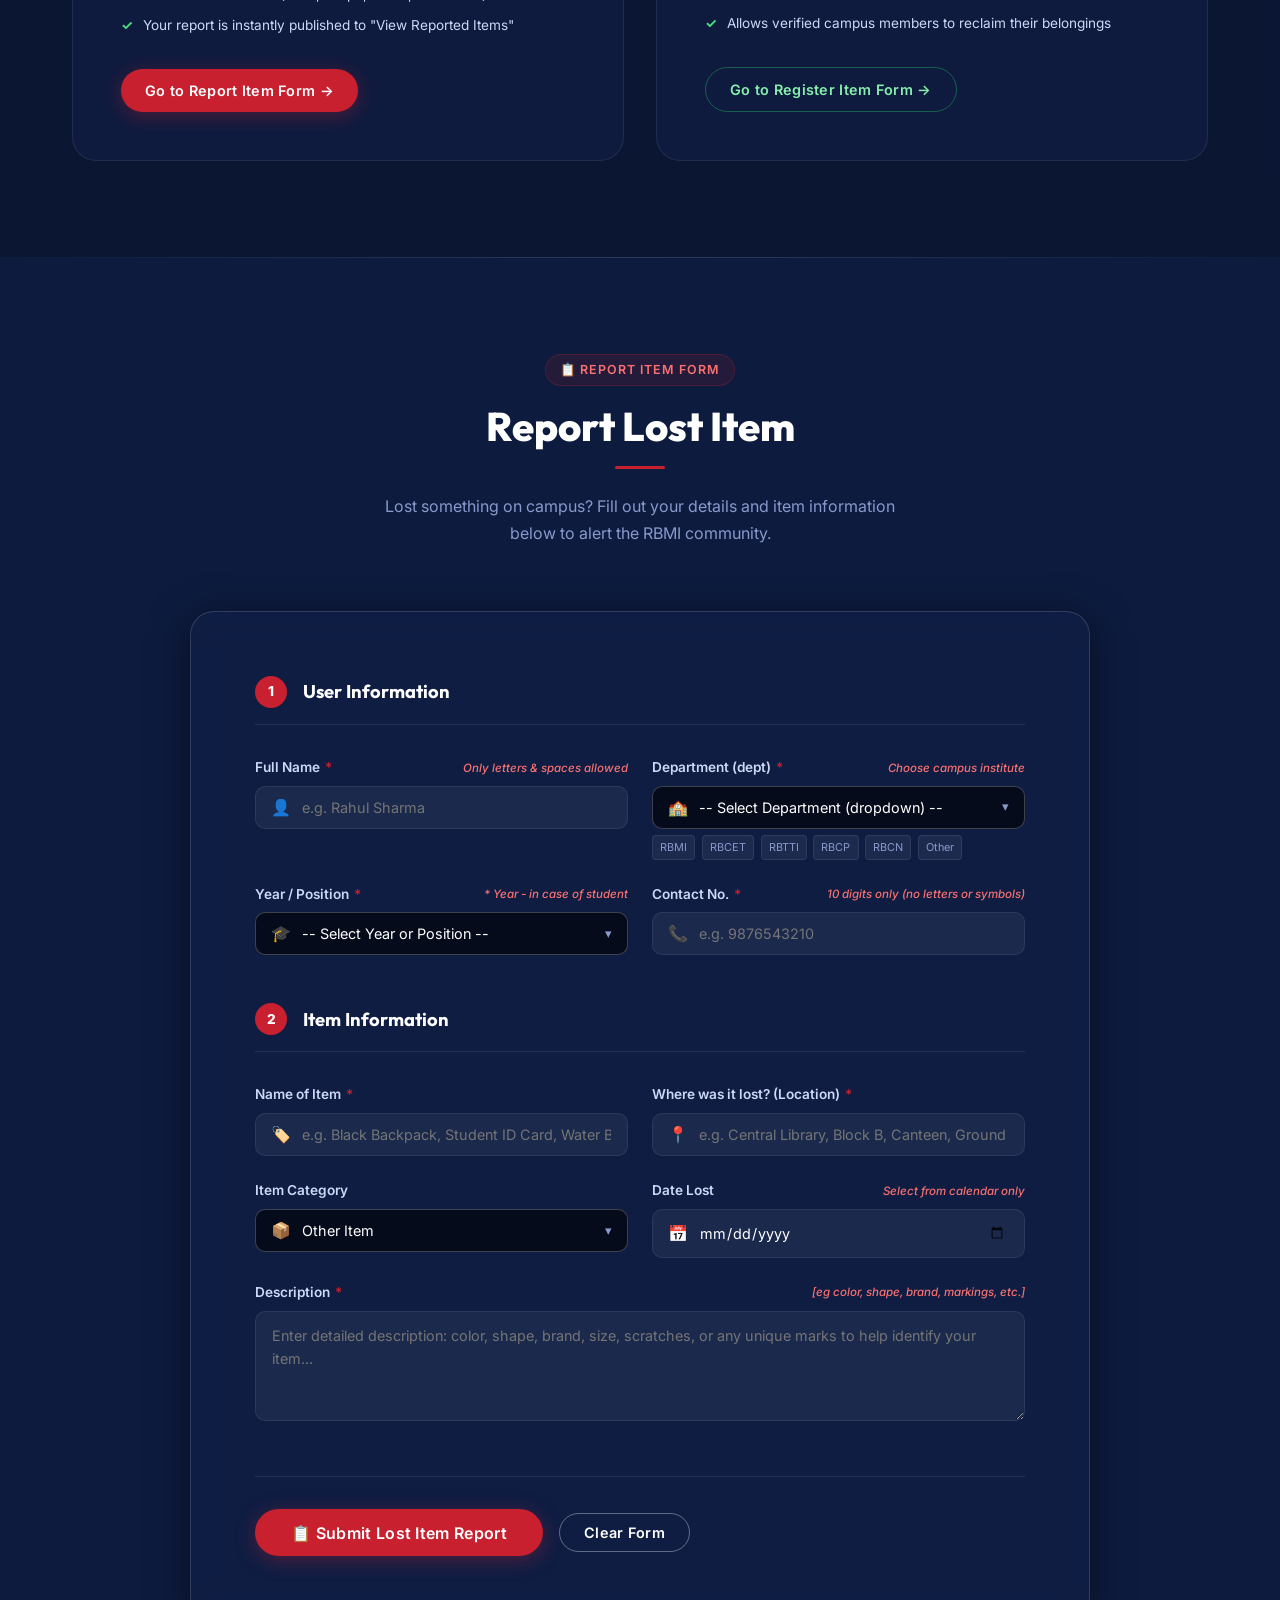
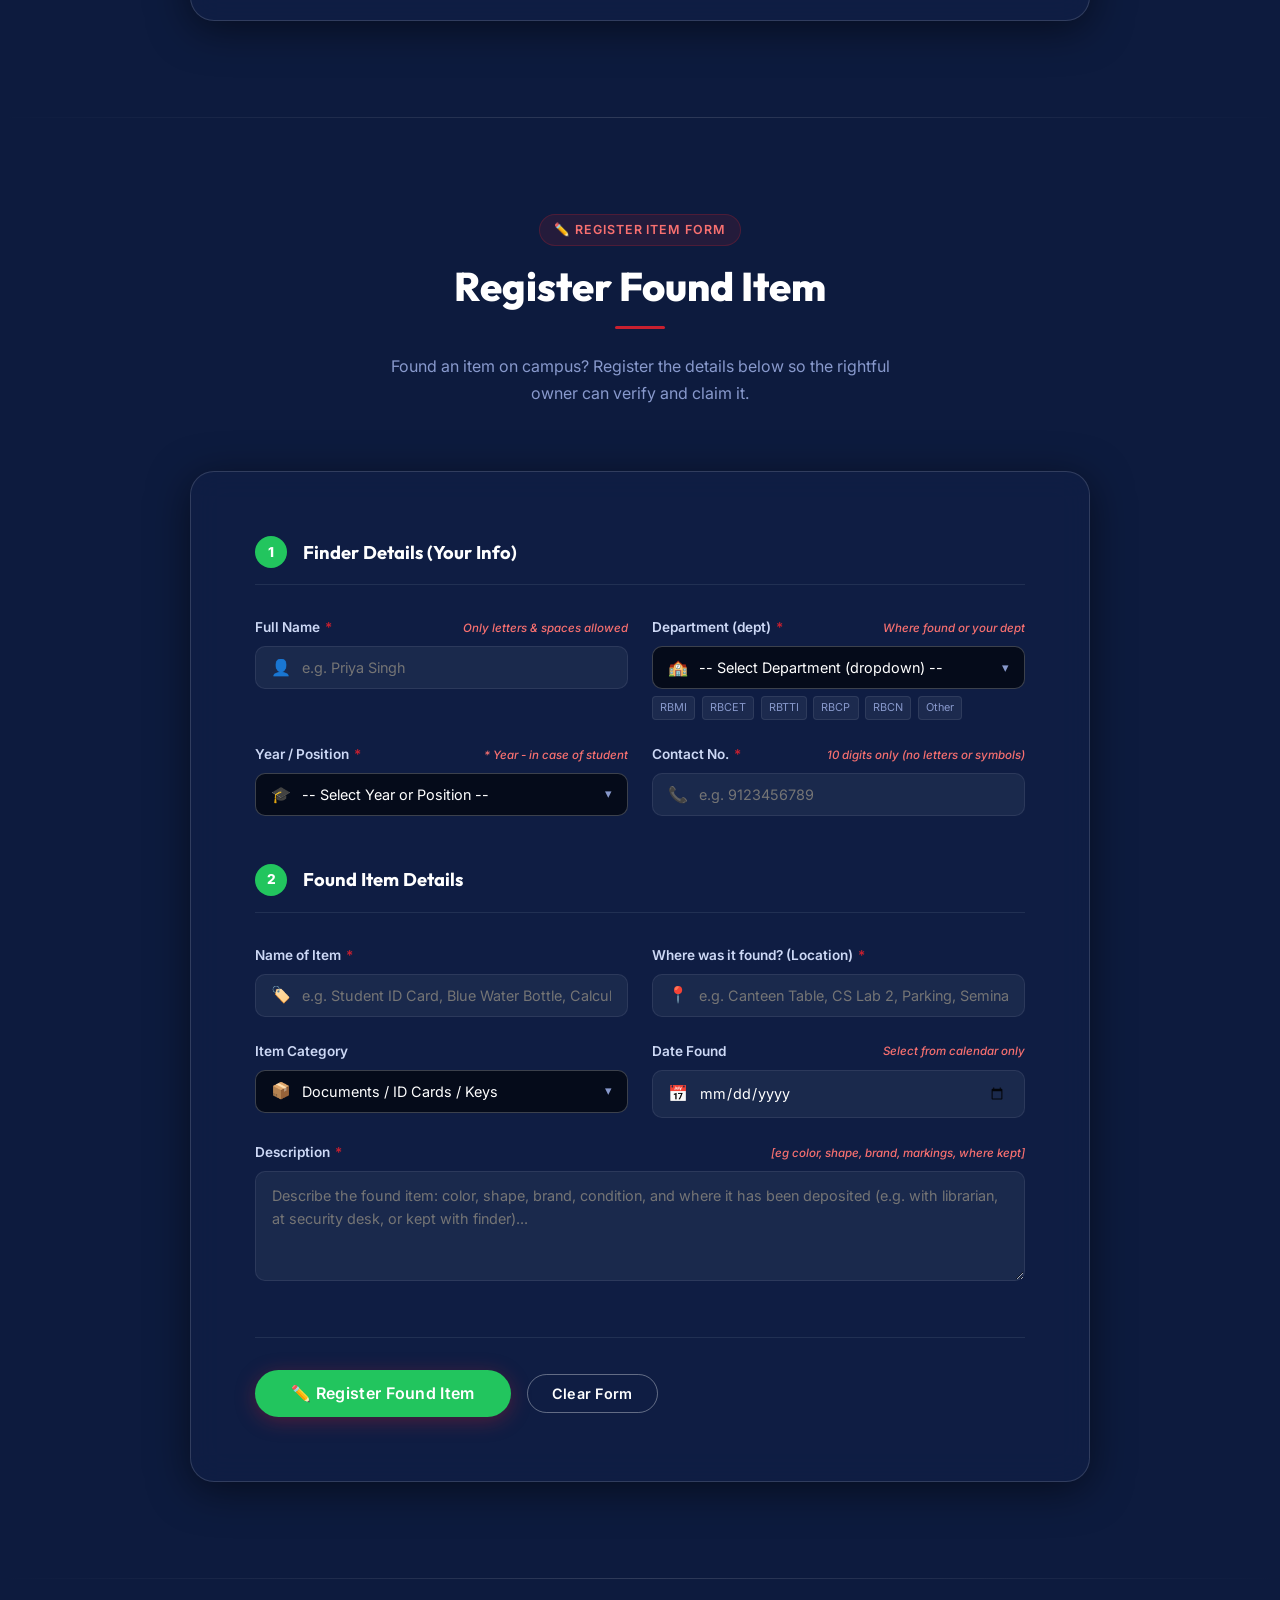
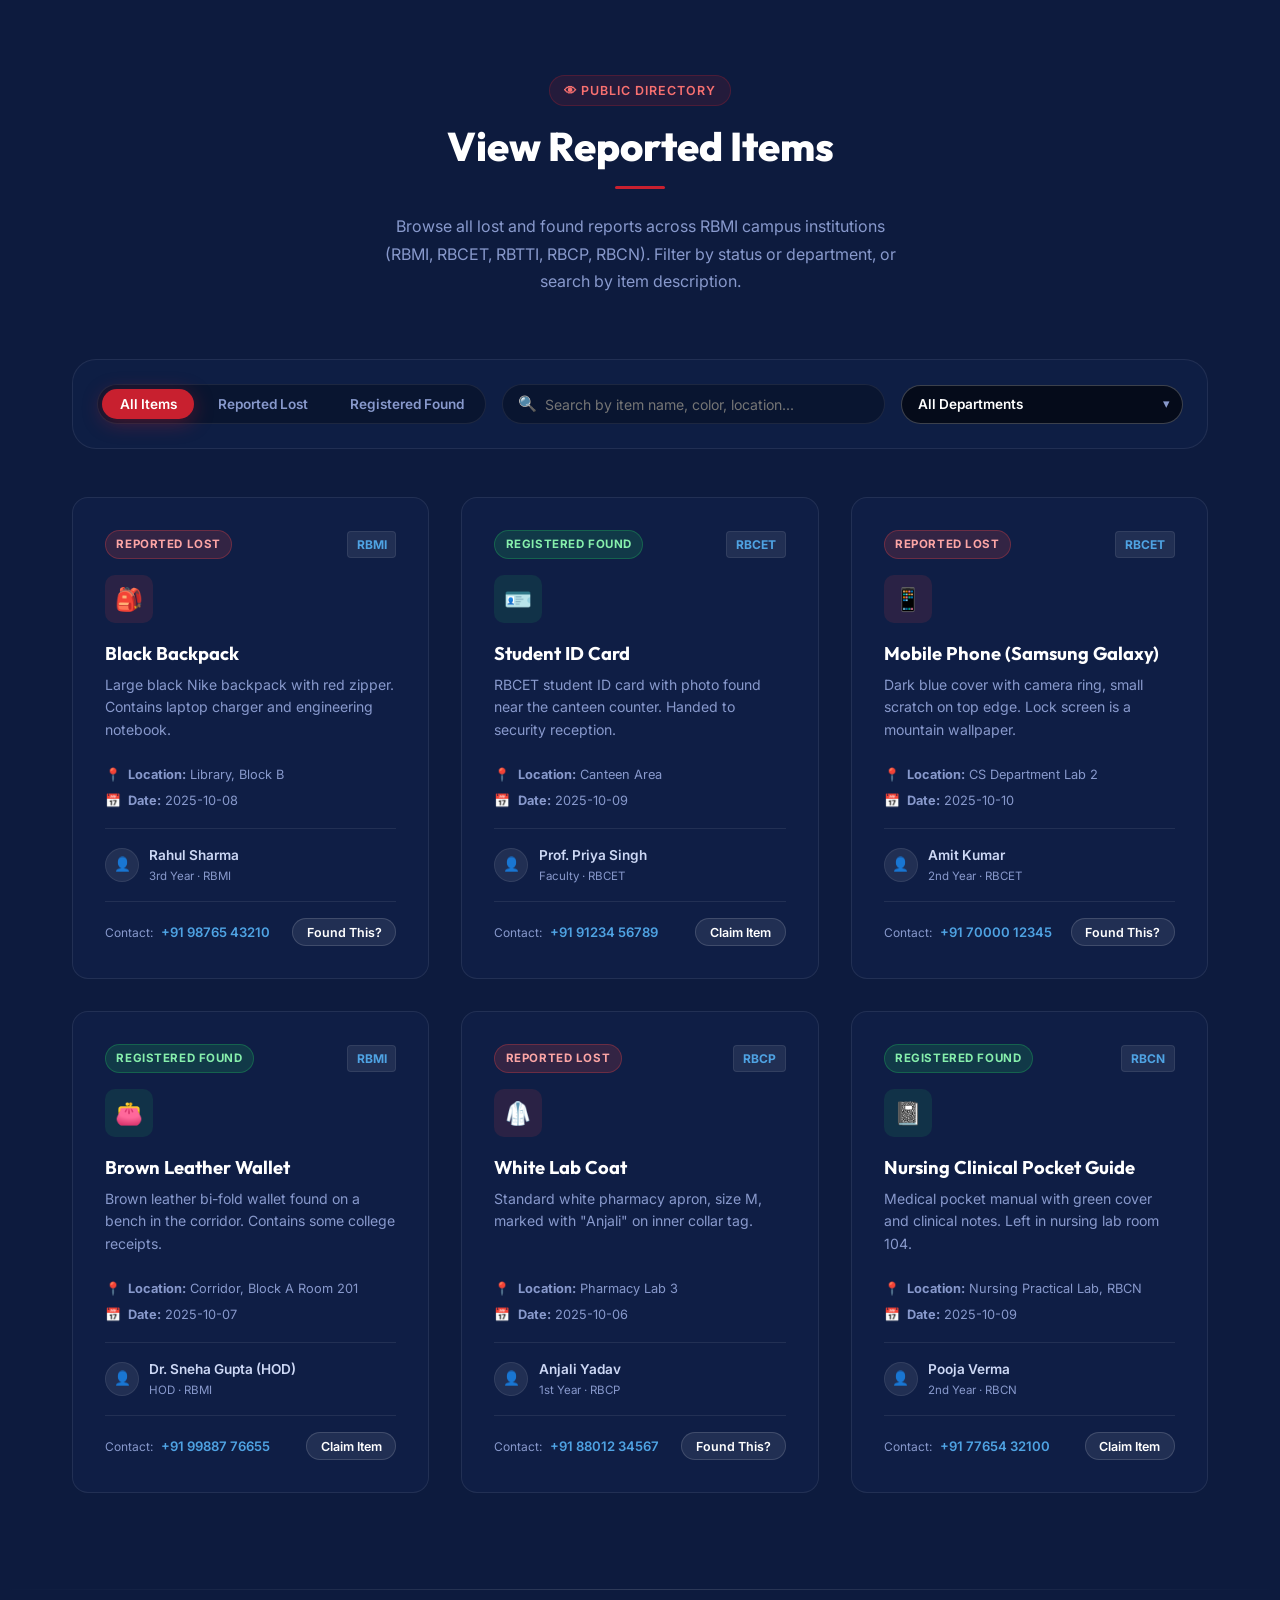
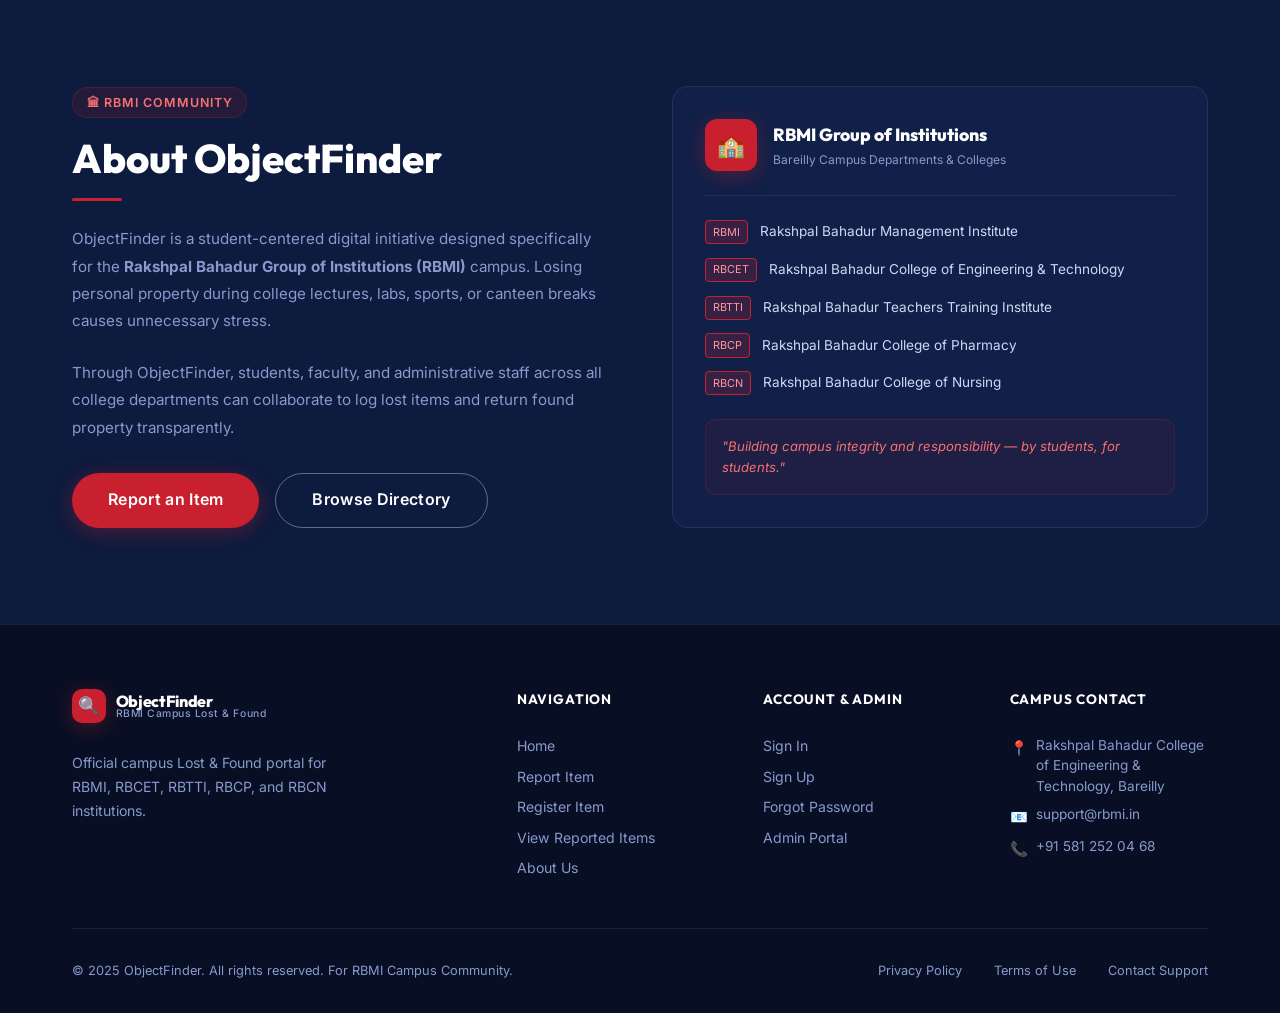
==== commit 5c34496d: "dropdown add postions" ====
--- a/ObjectFinder_Member1/index.html
+++ b/ObjectFinder_Member1/index.html
@@ -276,7 +276,7 @@
           </div>
           <div class="rr-point">
             <span class="rr-point-icon">✓</span>
-            <span>Specify your year (if student) or position (faculty, HOD, staff)</span>
+            <span>Specify your year (if student) or position (Director, HOD, faculty, staff)</span>
           </div>
           <div class="rr-point">
             <span class="rr-point-icon">✓</span>
@@ -416,9 +416,10 @@
                   <option value="3rd Year">3rd Year (Student)</option>
                   <option value="4th Year">4th Year (Student)</option>
                 </optgroup>
-                <optgroup label="Faculty &amp; Staff (Position)">
+                <optgroup label="Faculty &amp; Administration (Position)">
+                  <option value="Director">Director</option>
+                  <option value="HOD">HOD (Head of Department)</option>
                   <option value="Faculty">Faculty (Professor / Lecturer)</option>
-                  <option value="HOD">HOD (Head of Department)</option>
                   <option value="Lab Assistant">Lab Assistant</option>
                   <option value="Staff">Non-Teaching Staff</option>
                   <option value="Other">Other Position</option>
@@ -614,9 +615,10 @@
                   <option value="3rd Year">3rd Year (Student)</option>
                   <option value="4th Year">4th Year (Student)</option>
                 </optgroup>
-                <optgroup label="Faculty &amp; Staff (Position)">
+                <optgroup label="Faculty &amp; Administration (Position)">
+                  <option value="Director">Director</option>
+                  <option value="HOD">HOD (Head of Department)</option>
                   <option value="Faculty">Faculty (Professor / Lecturer)</option>
-                  <option value="HOD">HOD (Head of Department)</option>
                   <option value="Lab Assistant">Lab Assistant</option>
                   <option value="Staff">Non-Teaching Staff</option>
                   <option value="Other">Other Position</option>
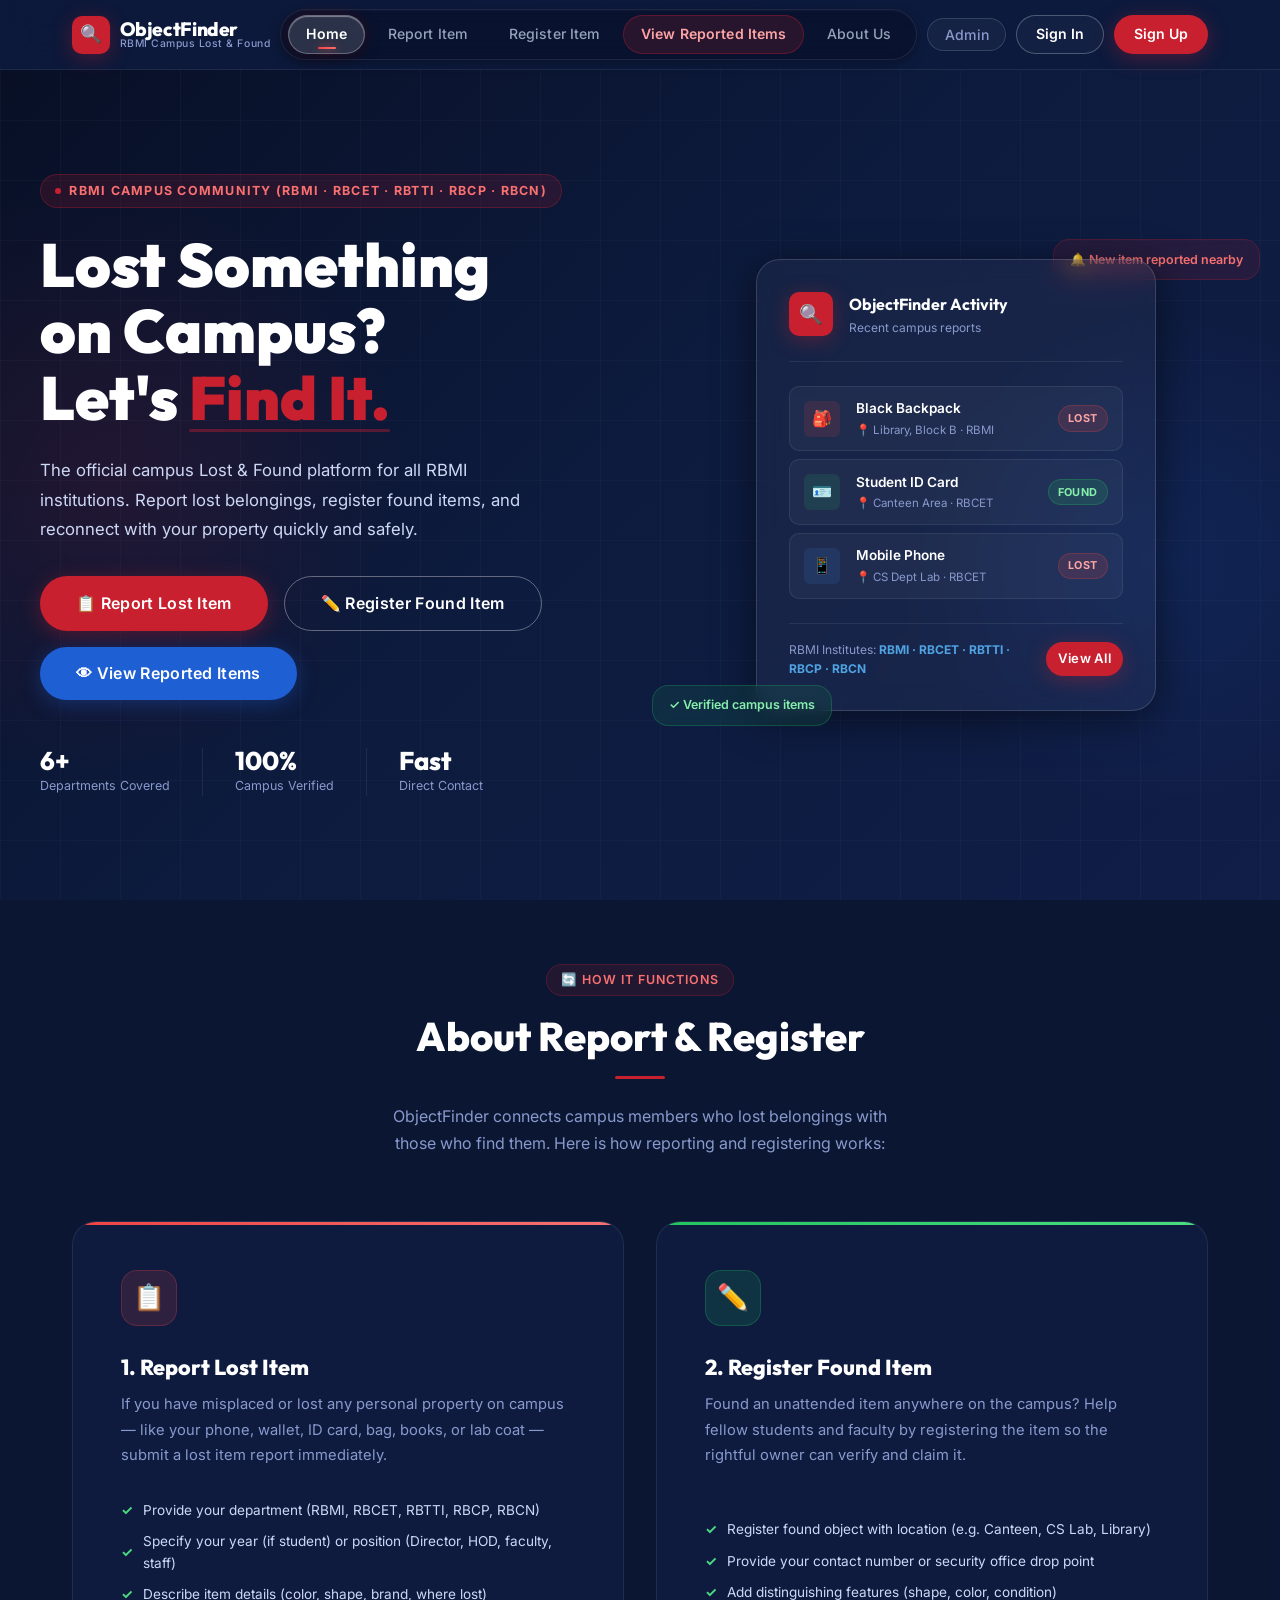
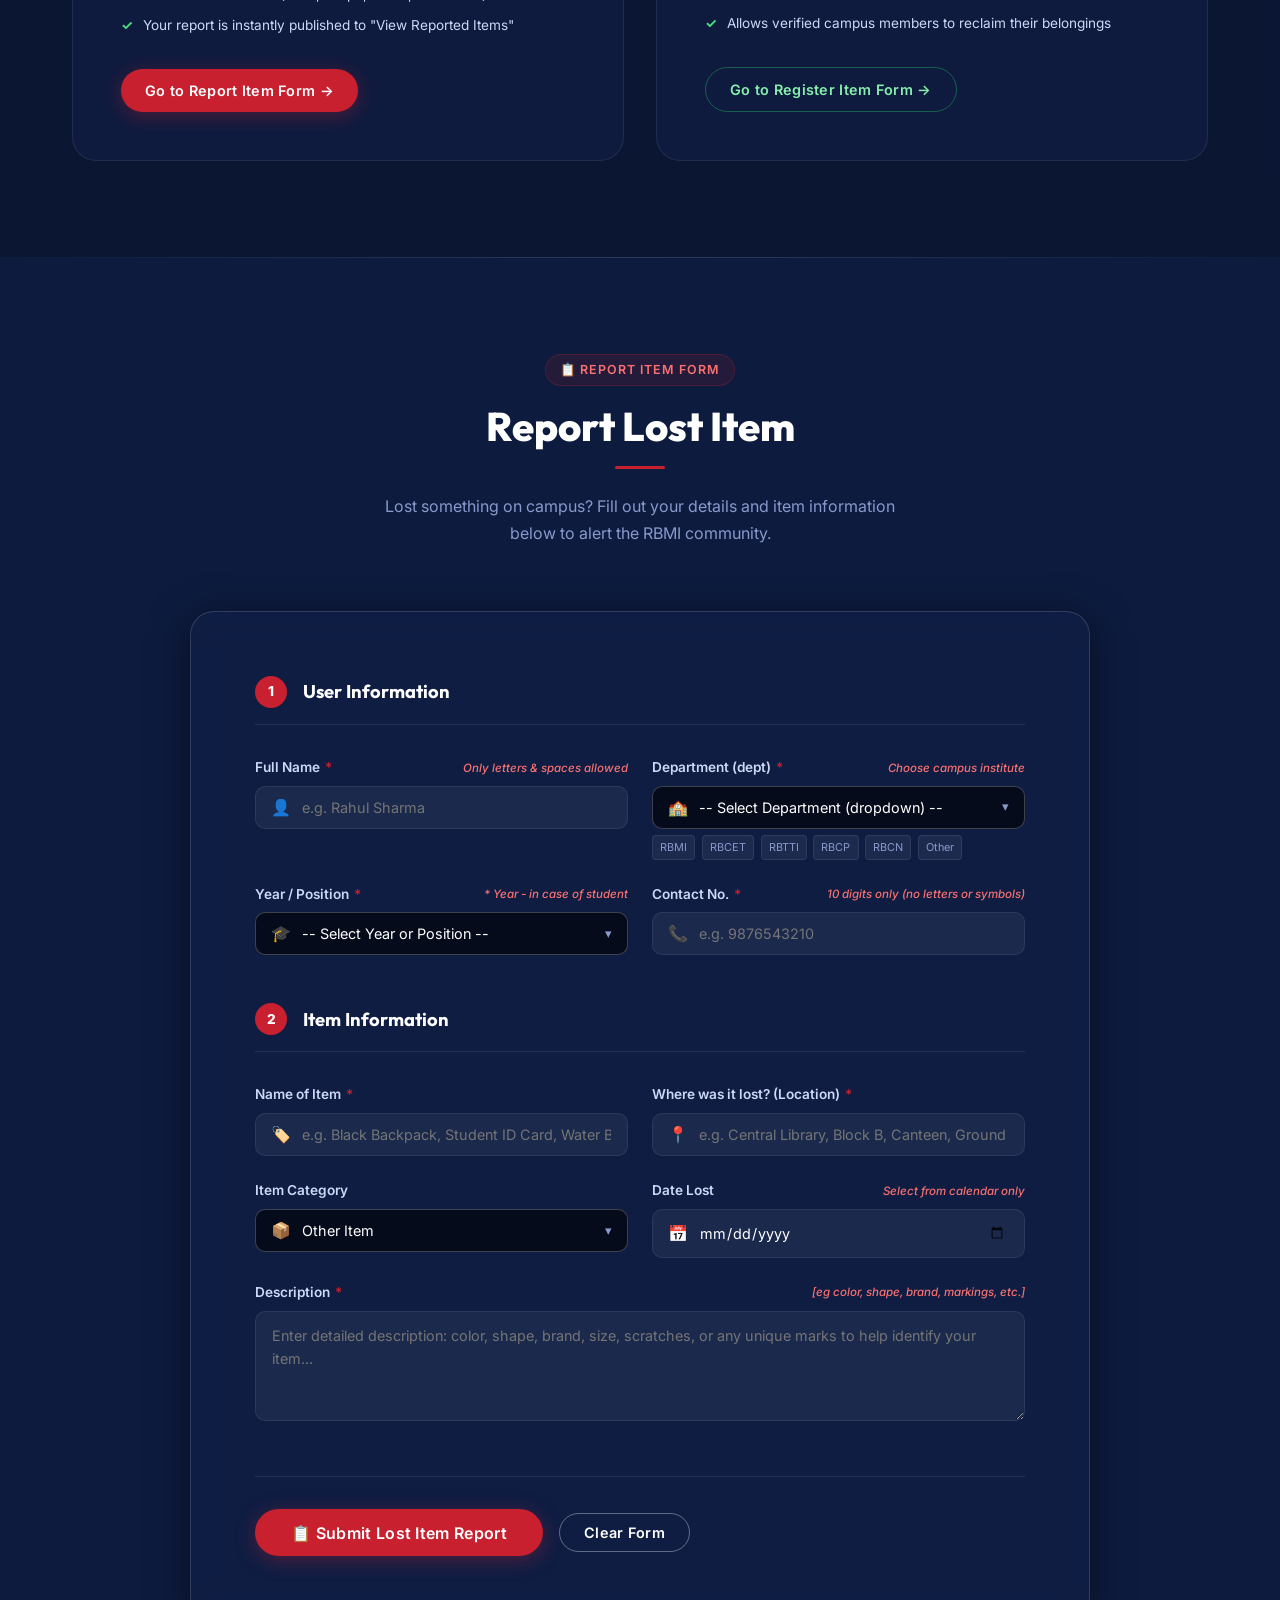
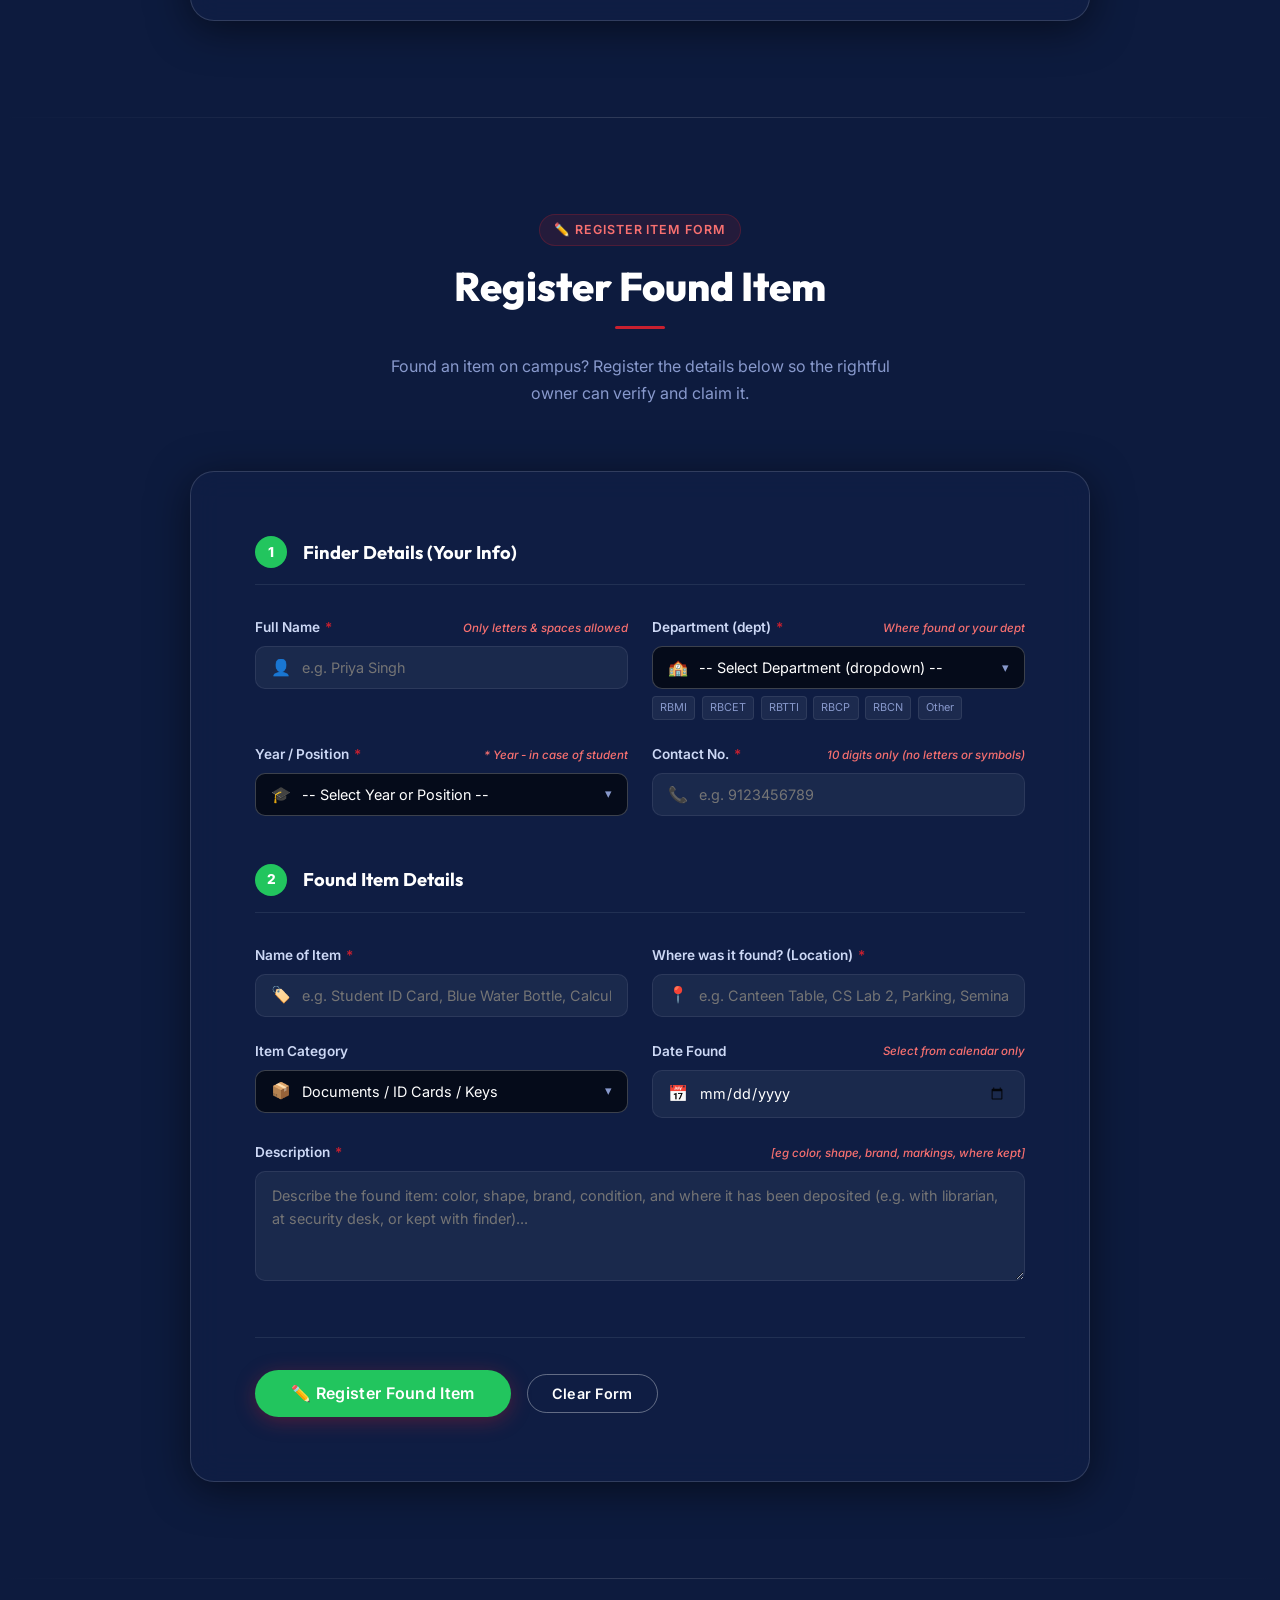
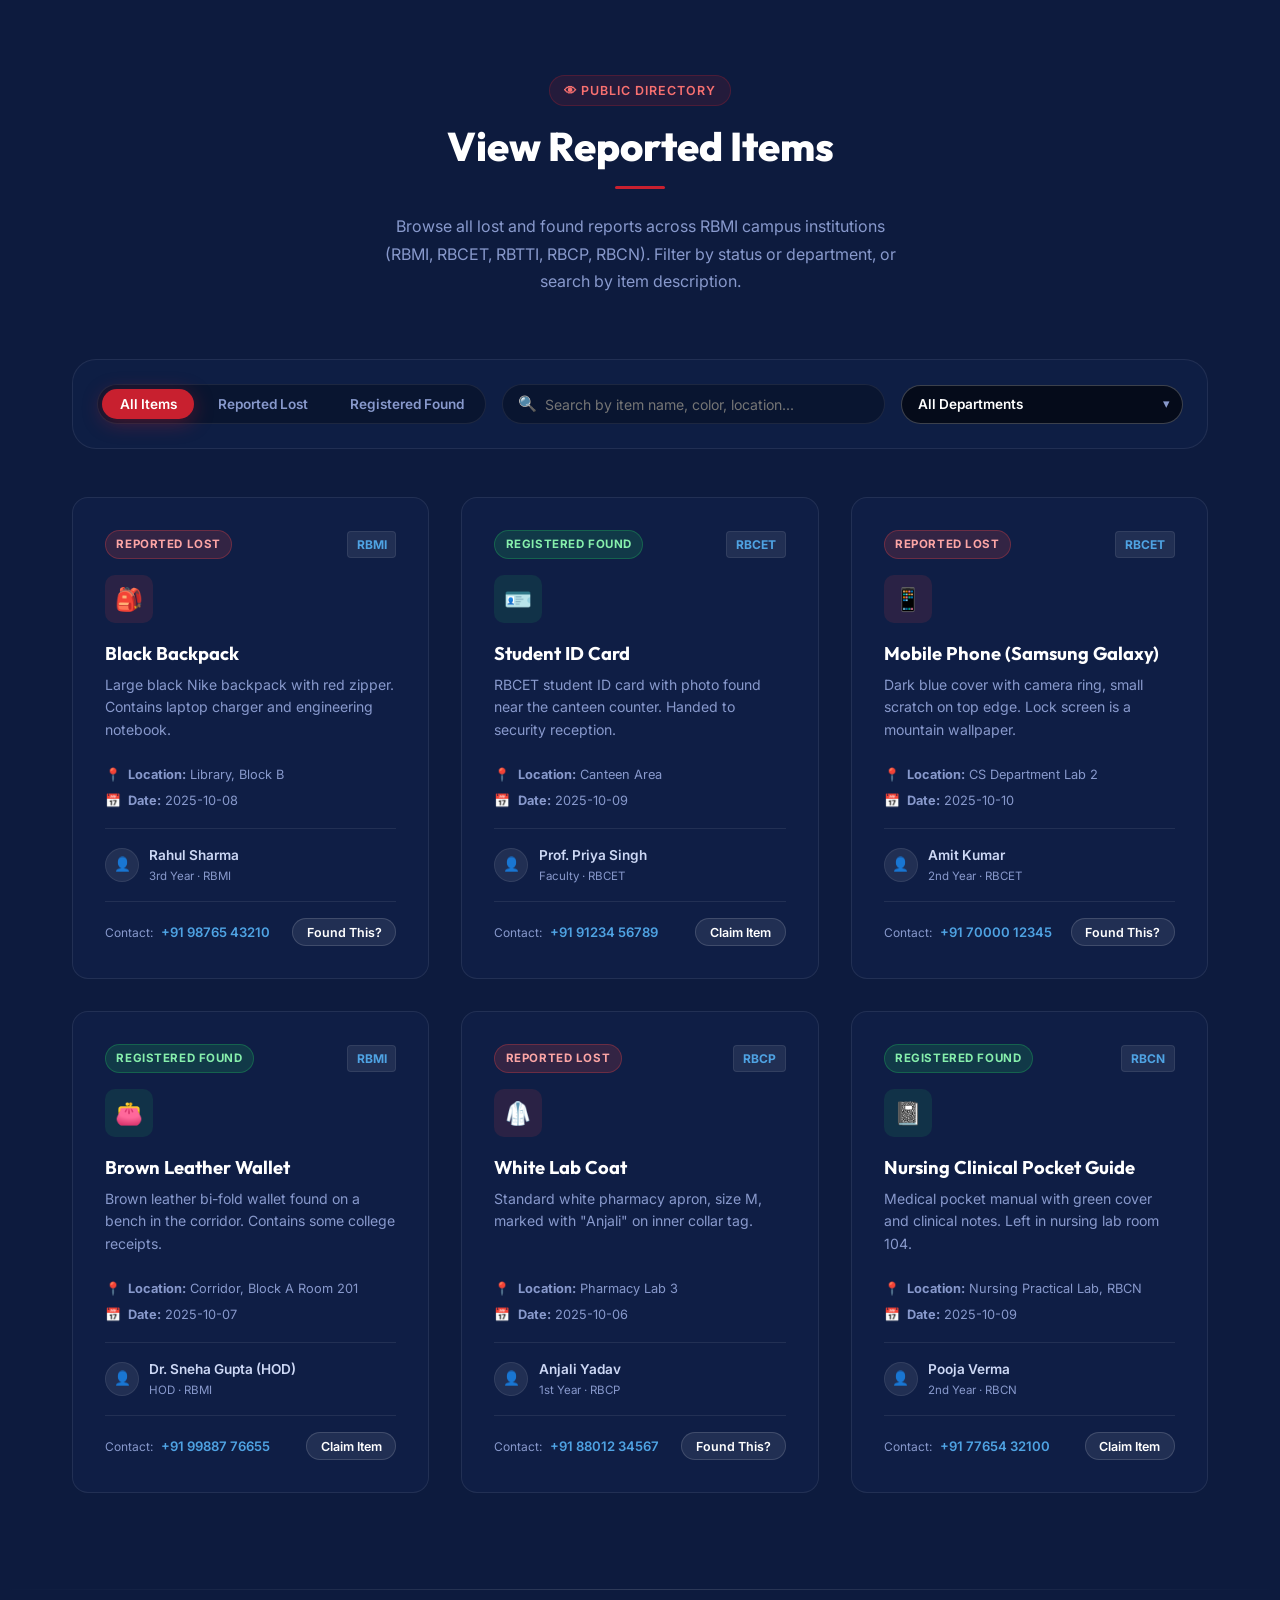
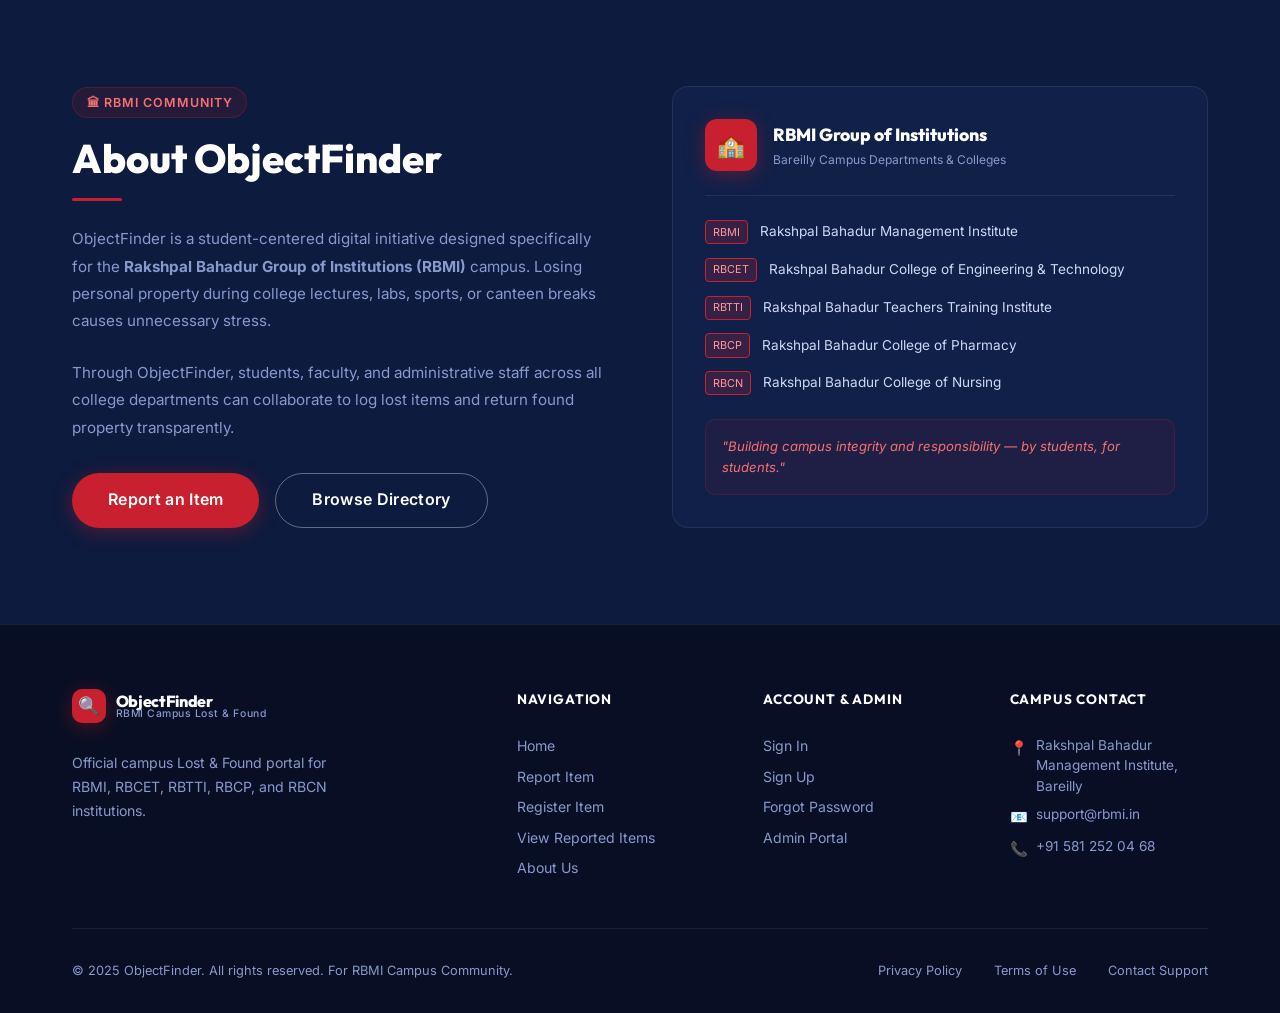
==== commit 2f29068f: "campus contact correct" ====
--- a/ObjectFinder_Member1/index.html
+++ b/ObjectFinder_Member1/index.html
@@ -924,7 +924,7 @@
         <address style="font-style:normal;">
           <div class="footer-contact-item">
             <span class="footer-contact-icon" aria-hidden="true">📍</span>
-            <span>Rakshpal Bahadur College of Engineering &amp; Technology, Bareilly</span>
+            <span>Rakshpal Bahadur Management Institute, Bareilly</span>
           </div>
           <div class="footer-contact-item">
             <span class="footer-contact-icon" aria-hidden="true">📧</span>
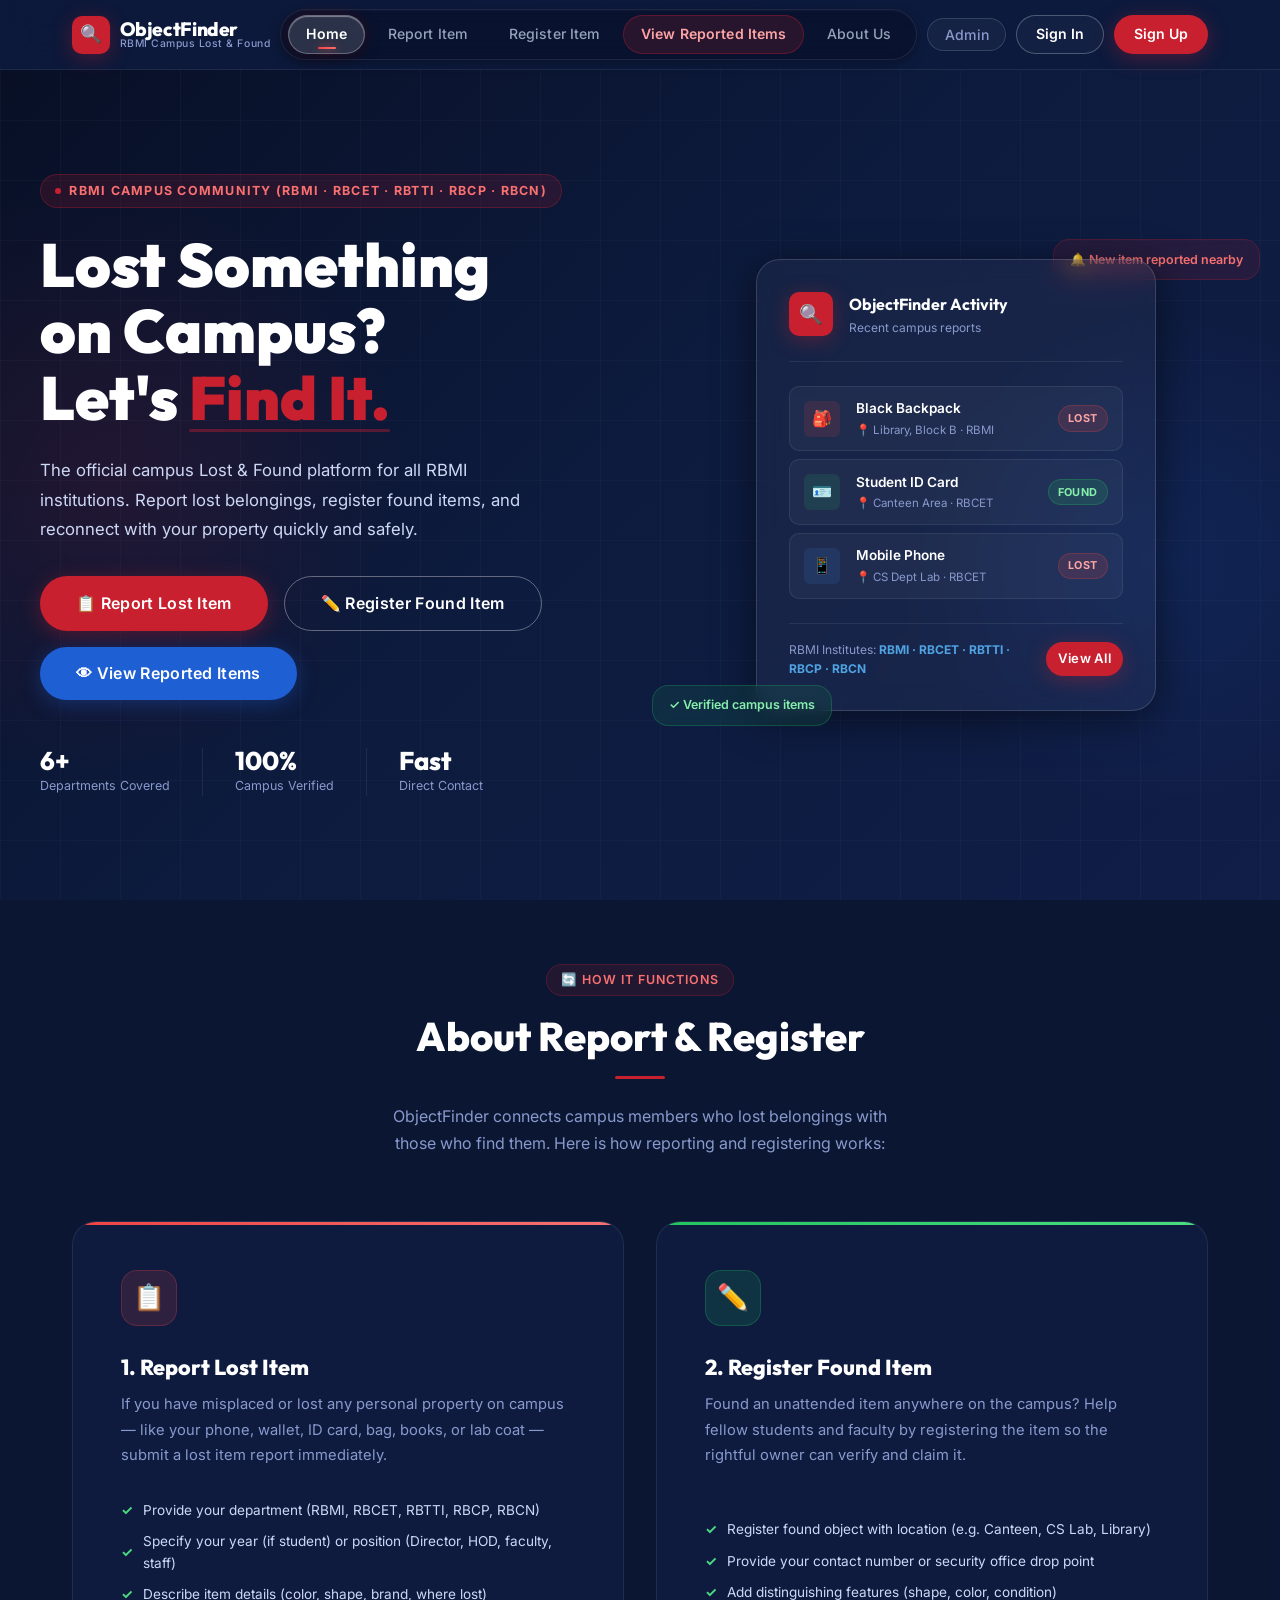
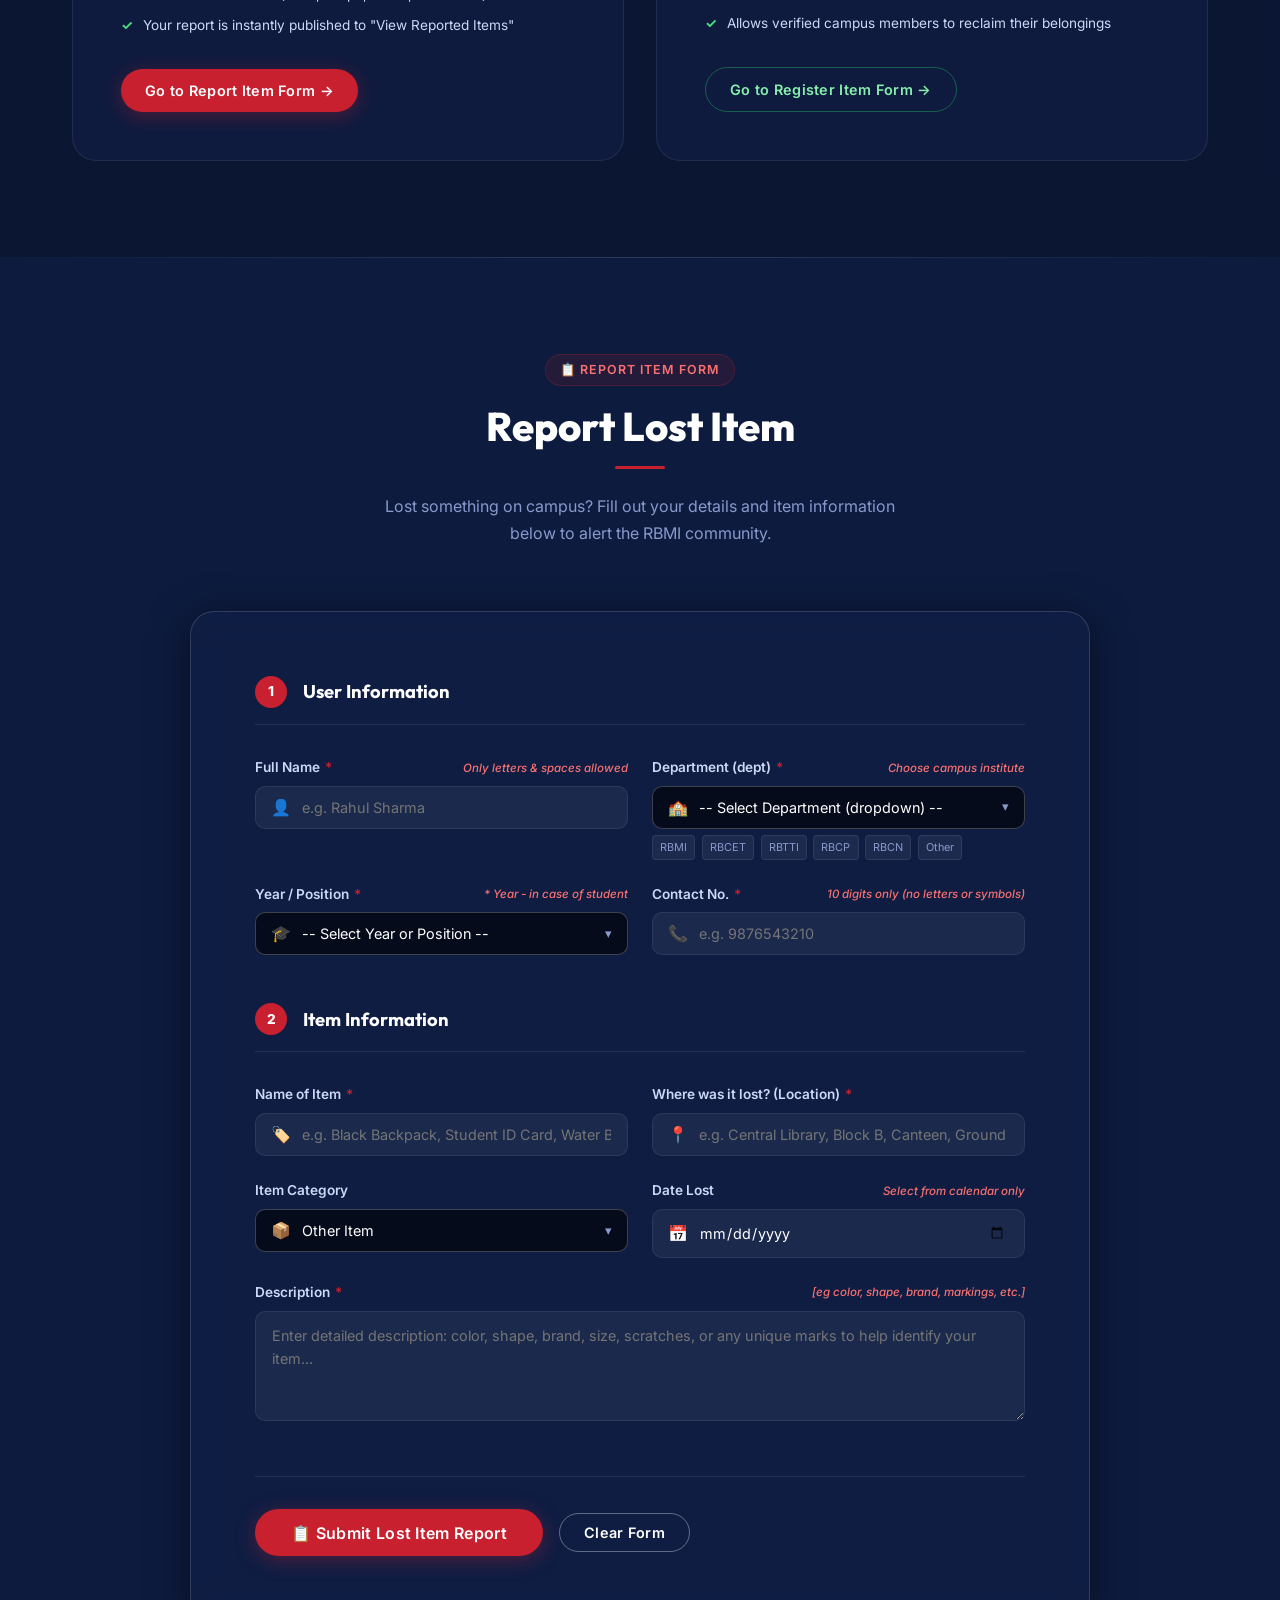
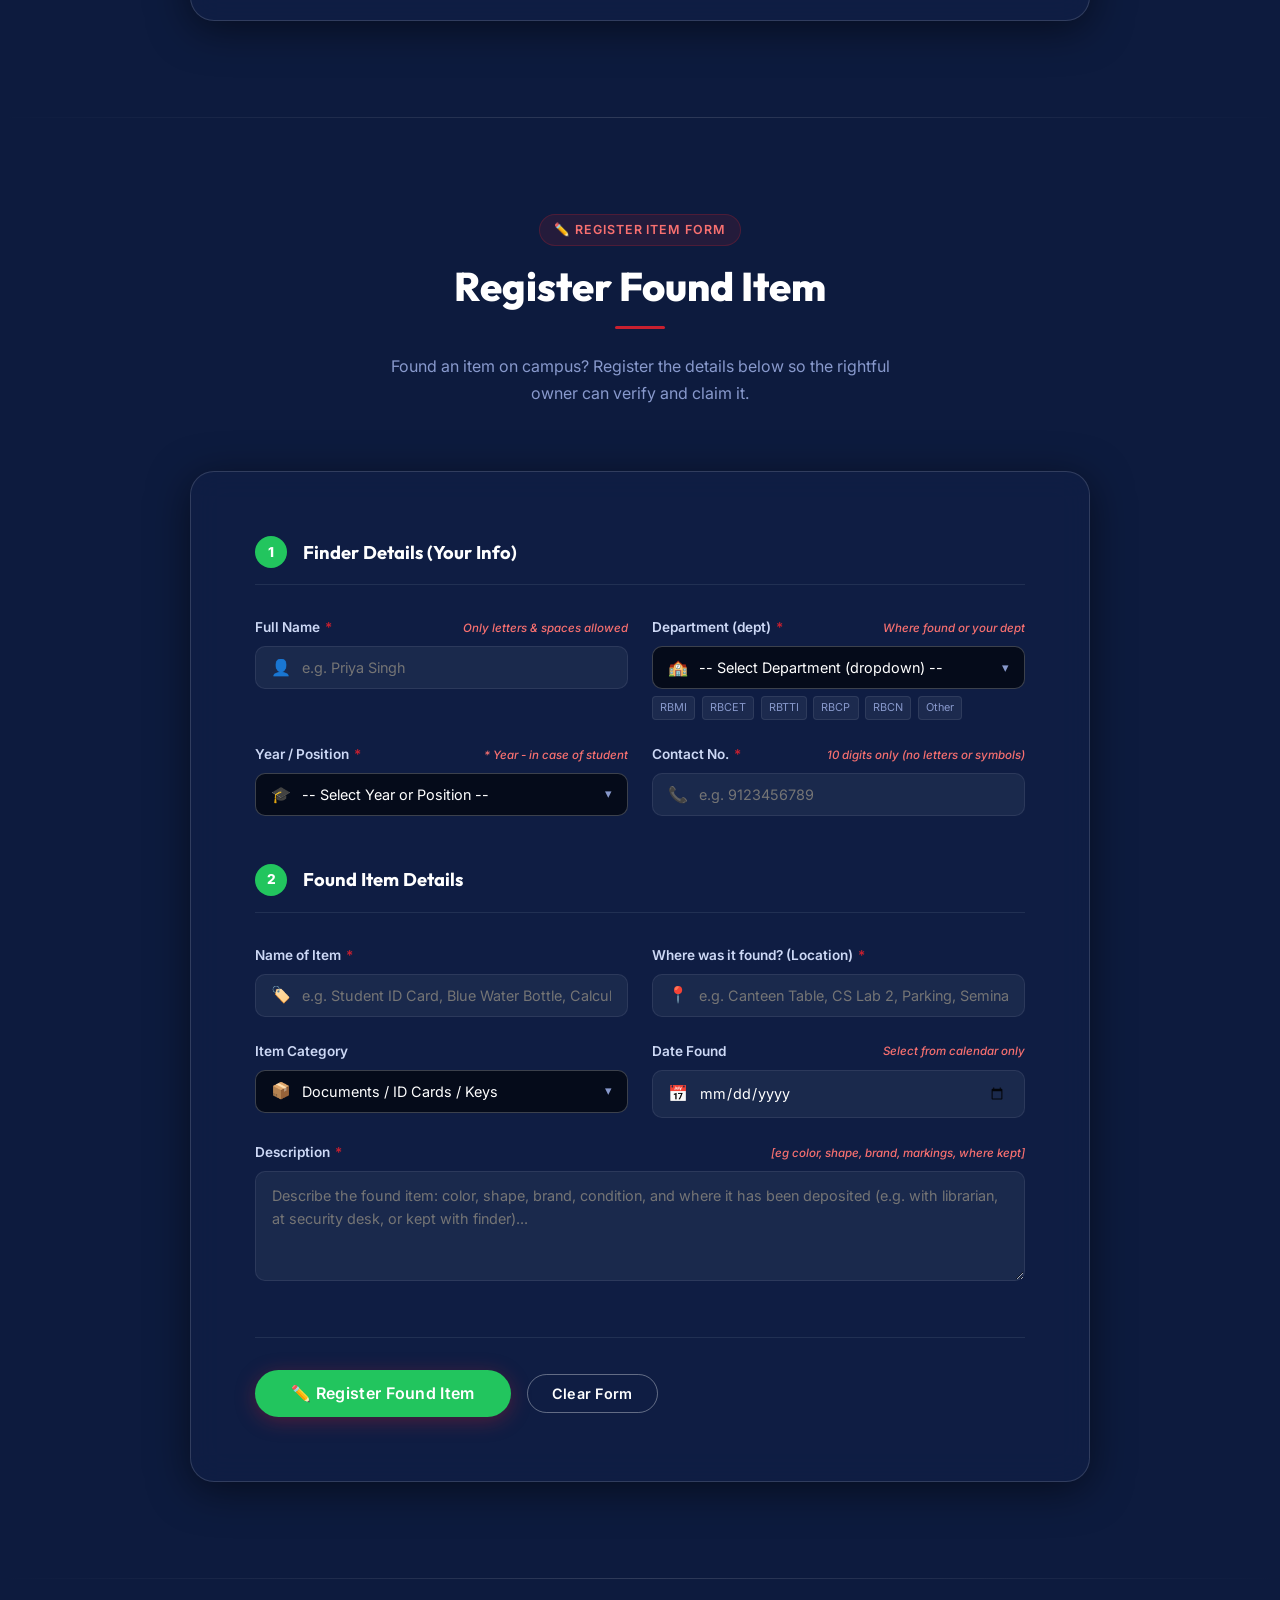
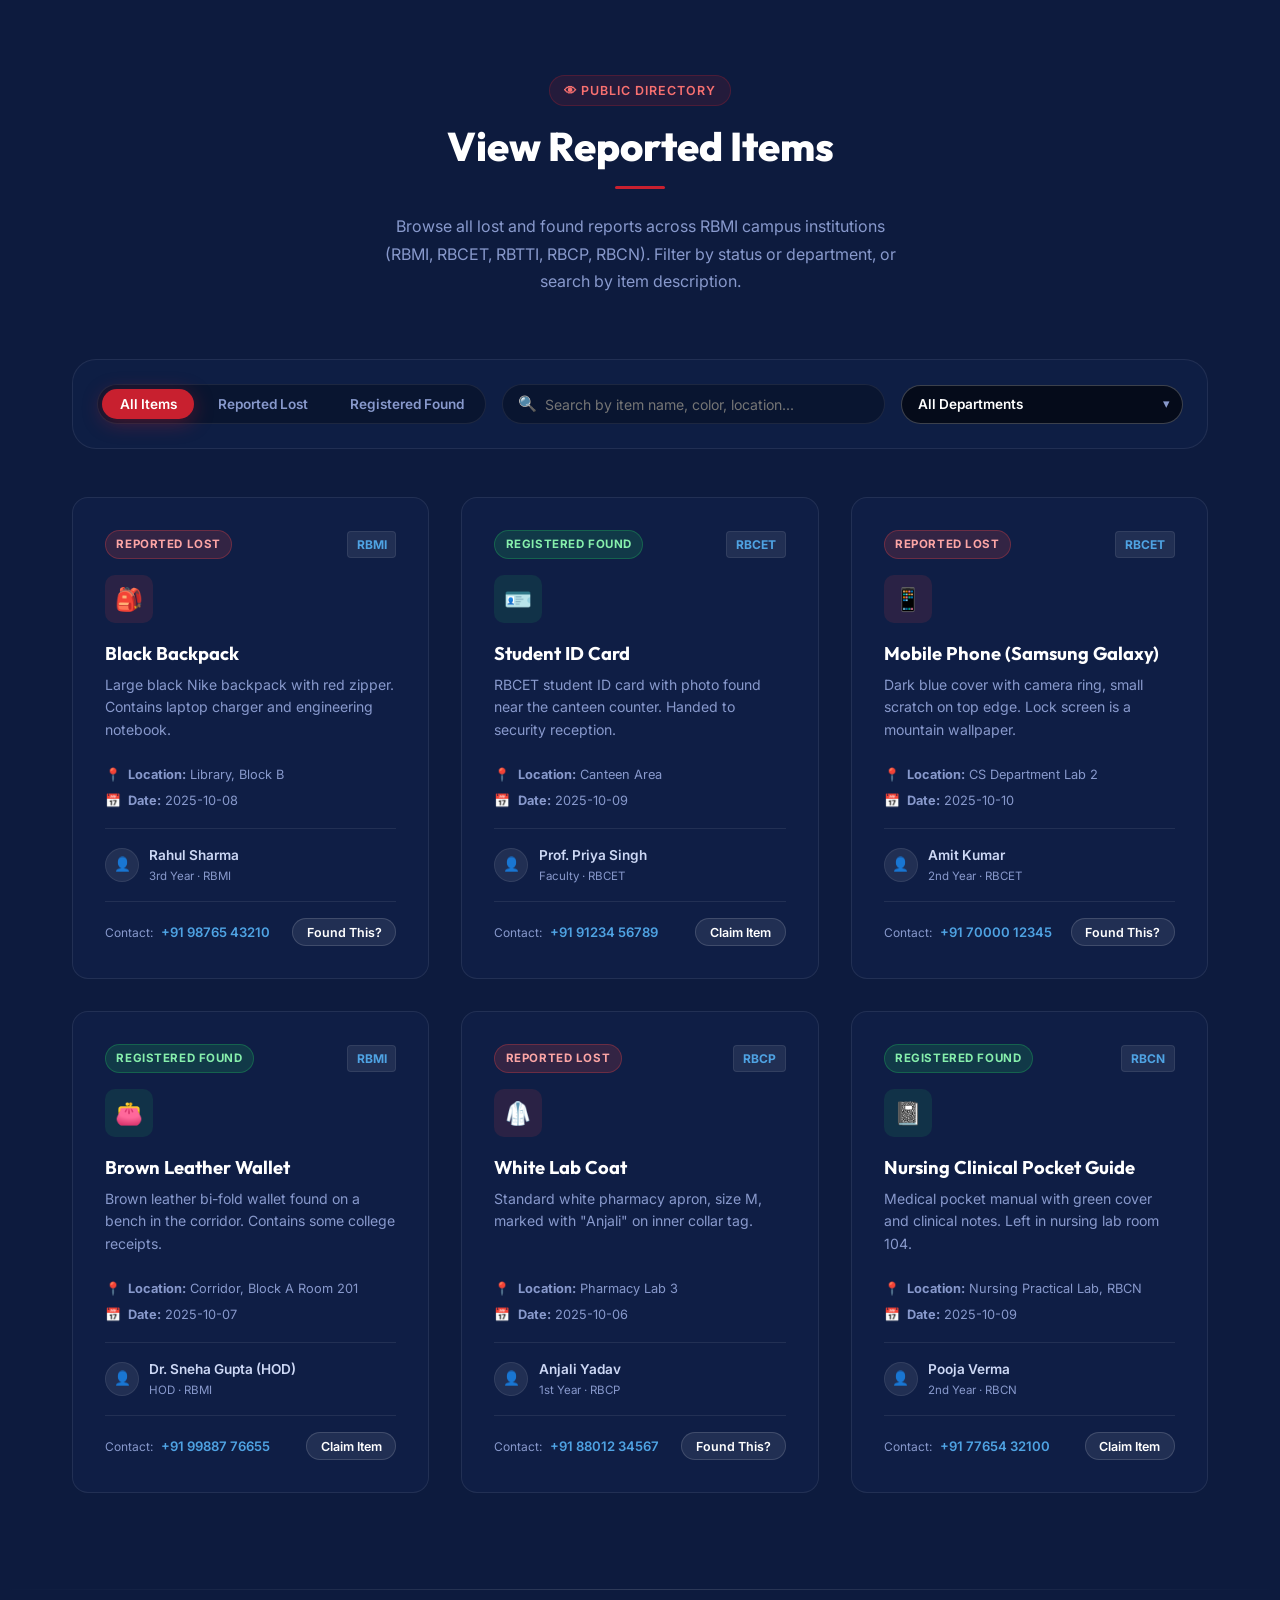
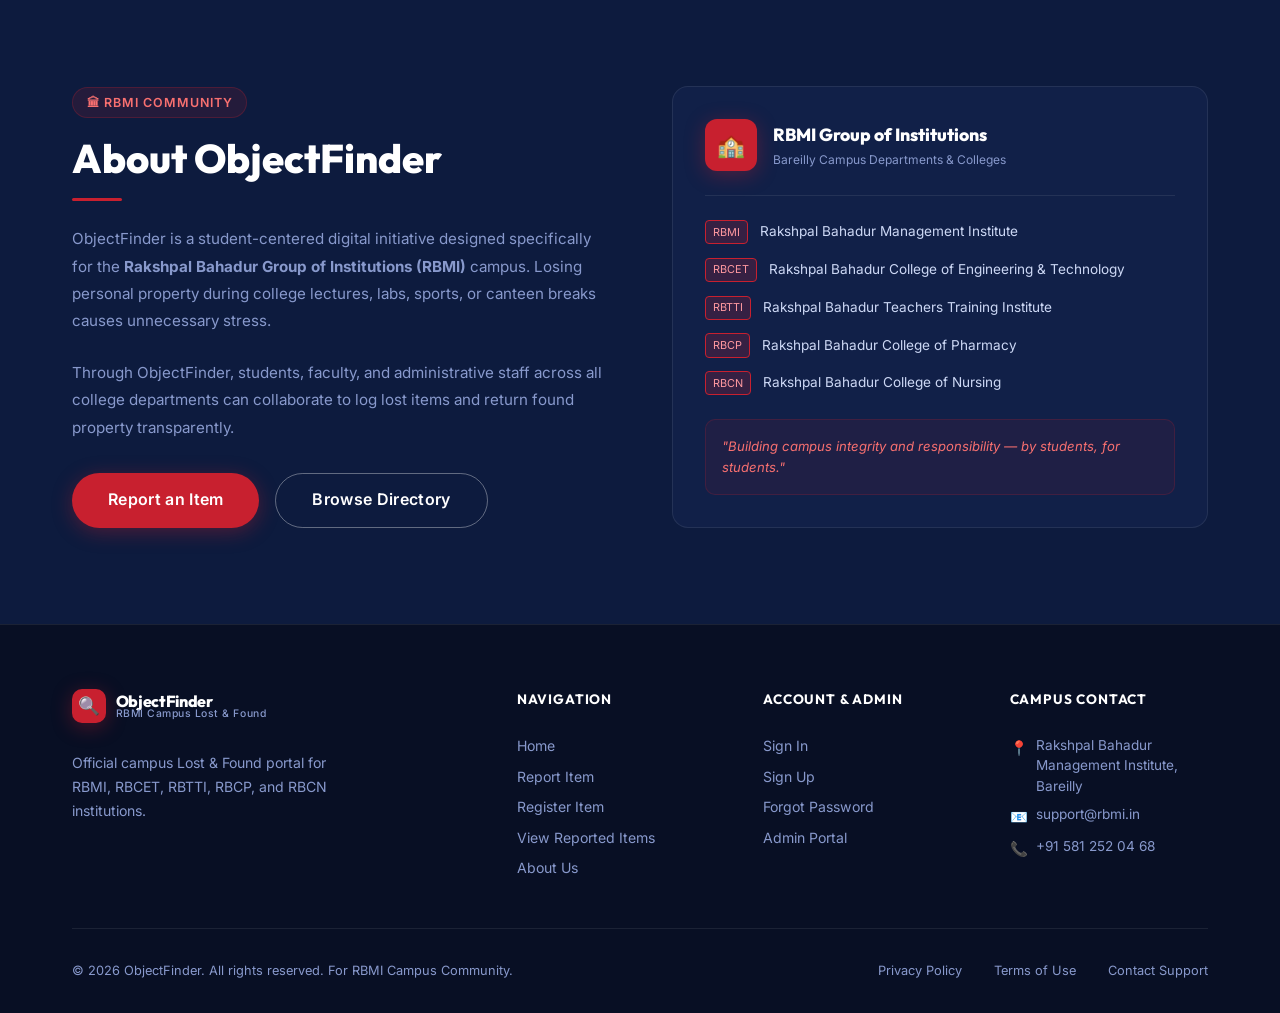
==== commit 570bae7a: "footer update" ====
--- a/ObjectFinder_Member1/index.html
+++ b/ObjectFinder_Member1/index.html
@@ -939,7 +939,7 @@
     </div>
 
     <div class="footer-bottom">
-      <p class="footer-copy">© 2025 ObjectFinder. All rights reserved. For RBMI Campus Community.</p>
+      <p class="footer-copy">© 2026 ObjectFinder. All rights reserved. For RBMI Campus Community.</p>
       <nav class="footer-legal" aria-label="Legal links">
         <a href="#">Privacy Policy</a>
         <a href="#">Terms of Use</a>
